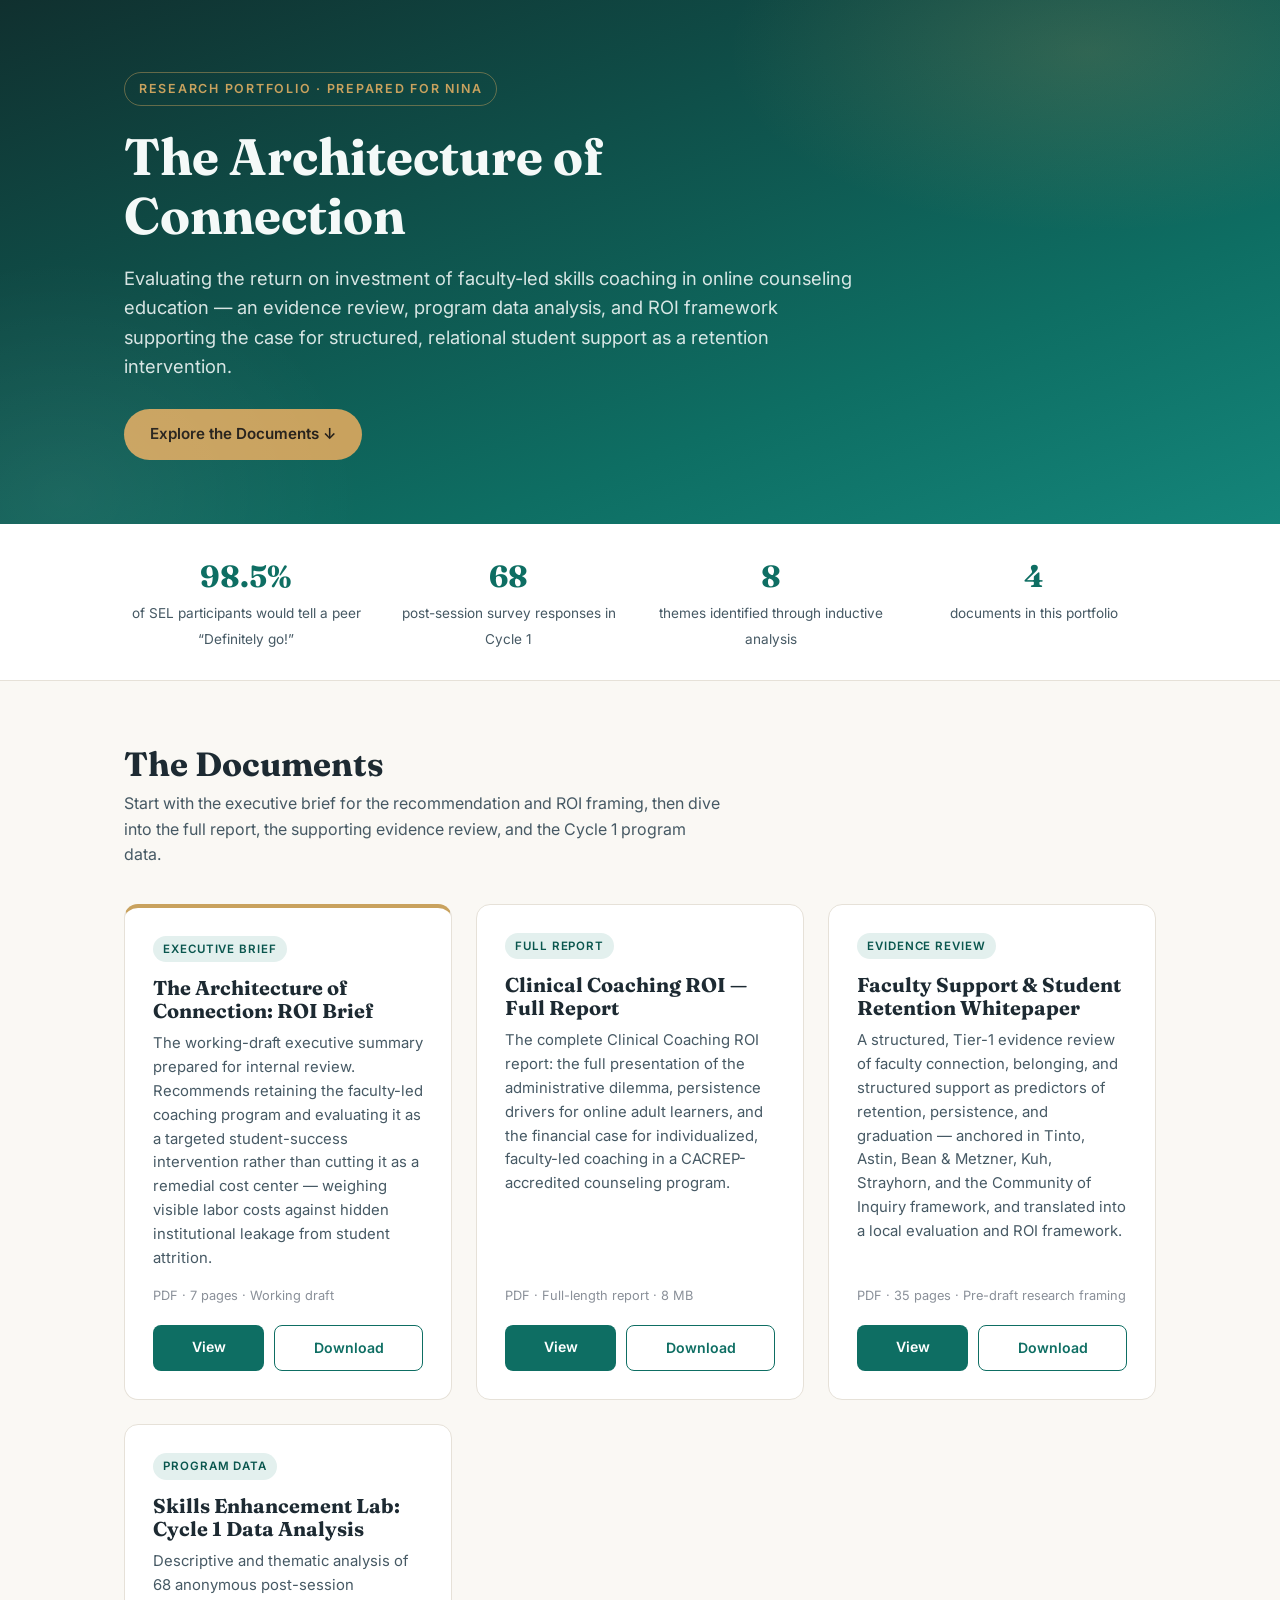
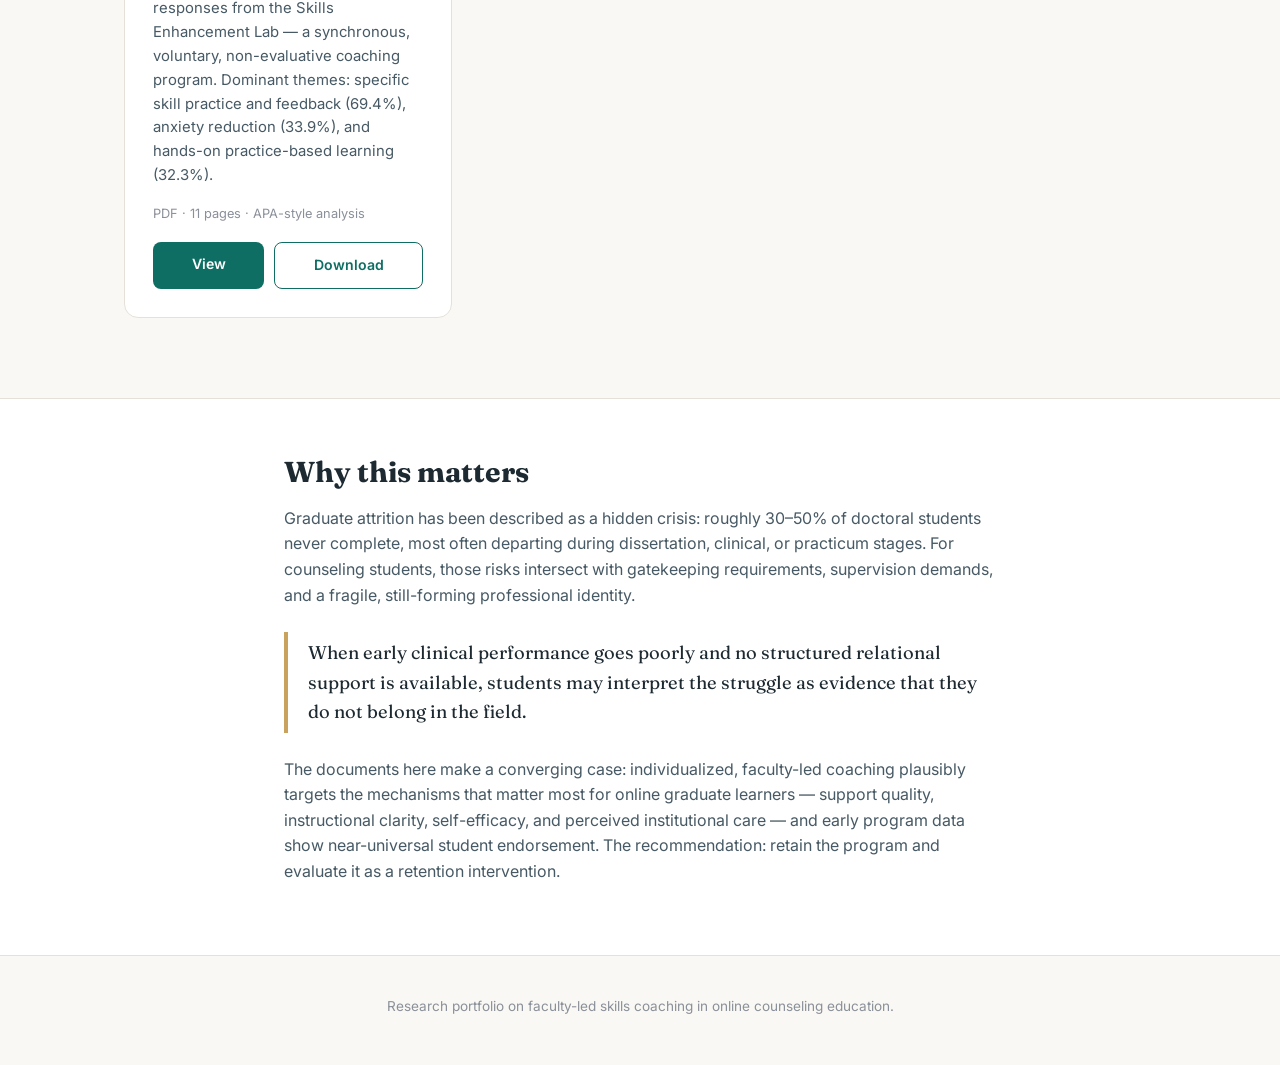
==== nina-research-site/index.html @ e674a5b0 "Add Nina research portfolio site (deployed to Netlify) Responsive landing page presenting four resea" ====
<!DOCTYPE html>
<html lang="en">
<head>
<meta charset="UTF-8">
<meta name="viewport" content="width=device-width, initial-scale=1.0">
<title>The Architecture of Connection — Research Portfolio</title>
<meta name="description" content="Research portfolio on faculty-led skills coaching in online counseling education: ROI analysis, retention evidence review, and Skills Enhancement Lab data.">
<link rel="preconnect" href="https://fonts.googleapis.com">
<link rel="preconnect" href="https://fonts.gstatic.com" crossorigin>
<link href="https://fonts.googleapis.com/css2?family=Fraunces:opsz,wght@9..144,400;9..144,600;9..144,700&family=Inter:wght@400;500;600&display=swap" rel="stylesheet">
<style>
  :root {
    --ink: #1d2a32;
    --ink-soft: #465964;
    --paper: #faf8f4;
    --card: #ffffff;
    --accent: #0e6e63;
    --accent-dark: #0a564e;
    --accent-soft: #e3f0ee;
    --gold: #c9a25e;
    --line: #e6e1d8;
    --radius: 14px;
  }
  * { margin: 0; padding: 0; box-sizing: border-box; }
  html { scroll-behavior: smooth; }
  body {
    font-family: 'Inter', system-ui, -apple-system, sans-serif;
    background: var(--paper);
    color: var(--ink);
    line-height: 1.6;
    -webkit-font-smoothing: antialiased;
  }
  h1, h2, h3 { font-family: 'Fraunces', Georgia, serif; line-height: 1.15; }

  .wrap { max-width: 1080px; margin: 0 auto; padding: 0 24px; }

  /* Header / hero */
  header {
    background: linear-gradient(160deg, #10302f 0%, #0e6e63 70%, #14857a 100%);
    color: #f4f9f8;
    padding: 72px 0 64px;
    position: relative;
    overflow: hidden;
  }
  header::after {
    content: "";
    position: absolute; inset: 0;
    background:
      radial-gradient(ellipse 600px 300px at 85% 10%, rgba(201,162,94,.18), transparent 60%),
      radial-gradient(ellipse 500px 400px at 5% 95%, rgba(255,255,255,.06), transparent 60%);
    pointer-events: none;
  }
  .eyebrow {
    display: inline-block;
    font-size: .78rem;
    letter-spacing: .14em;
    text-transform: uppercase;
    font-weight: 600;
    color: var(--gold);
    border: 1px solid rgba(201,162,94,.45);
    border-radius: 999px;
    padding: 6px 14px;
    margin-bottom: 22px;
  }
  header h1 {
    font-size: clamp(2rem, 5vw, 3.2rem);
    font-weight: 700;
    max-width: 18ch;
    margin-bottom: 18px;
  }
  header p.lede {
    font-size: clamp(1rem, 2.2vw, 1.15rem);
    color: rgba(244,249,248,.88);
    max-width: 62ch;
  }
  .hero-cta {
    display: inline-block;
    margin-top: 28px;
    background: var(--gold);
    color: #25201a;
    font-weight: 600;
    font-size: .95rem;
    text-decoration: none;
    padding: 13px 26px;
    border-radius: 999px;
    transition: transform .15s ease, box-shadow .15s ease;
  }
  .hero-cta:hover { transform: translateY(-2px); box-shadow: 0 8px 24px rgba(0,0,0,.25); }

  /* Key stats band */
  .stats {
    background: var(--card);
    border-bottom: 1px solid var(--line);
    padding: 28px 0;
  }
  .stats .wrap {
    display: grid;
    grid-template-columns: repeat(auto-fit, minmax(160px, 1fr));
    gap: 18px;
    text-align: center;
  }
  .stat b {
    display: block;
    font-family: 'Fraunces', Georgia, serif;
    font-size: 1.9rem;
    color: var(--accent);
  }
  .stat span { font-size: .85rem; color: var(--ink-soft); }

  /* Documents section */
  section.docs { padding: 64px 0 80px; }
  .section-head { margin-bottom: 36px; }
  .section-head h2 { font-size: clamp(1.5rem, 3.5vw, 2.1rem); margin-bottom: 8px; }
  .section-head p { color: var(--ink-soft); max-width: 60ch; }

  .grid {
    display: grid;
    grid-template-columns: repeat(auto-fit, minmax(290px, 1fr));
    gap: 24px;
  }
  .card {
    background: var(--card);
    border: 1px solid var(--line);
    border-radius: var(--radius);
    padding: 28px;
    display: flex;
    flex-direction: column;
    transition: transform .15s ease, box-shadow .15s ease;
  }
  .card:hover { transform: translateY(-4px); box-shadow: 0 14px 34px rgba(29,42,50,.10); }
  .card.featured { border-top: 4px solid var(--gold); }
  .tag {
    align-self: flex-start;
    font-size: .72rem;
    font-weight: 600;
    letter-spacing: .08em;
    text-transform: uppercase;
    color: var(--accent-dark);
    background: var(--accent-soft);
    padding: 4px 10px;
    border-radius: 999px;
    margin-bottom: 14px;
  }
  .card h3 { font-size: 1.25rem; margin-bottom: 10px; }
  .card p.desc { font-size: .93rem; color: var(--ink-soft); flex-grow: 1; }
  .meta { font-size: .8rem; color: #8a9099; margin: 16px 0 18px; }
  .actions { display: flex; gap: 10px; flex-wrap: wrap; }
  .btn {
    flex: 1 1 auto;
    text-align: center;
    text-decoration: none;
    font-weight: 600;
    font-size: .88rem;
    padding: 11px 18px;
    border-radius: 8px;
    transition: background .15s ease, color .15s ease;
  }
  .btn-primary { background: var(--accent); color: #fff; }
  .btn-primary:hover { background: var(--accent-dark); }
  .btn-ghost { border: 1.5px solid var(--accent); color: var(--accent); }
  .btn-ghost:hover { background: var(--accent-soft); }

  /* Narrative band */
  .narrative {
    background: var(--card);
    border-top: 1px solid var(--line);
    border-bottom: 1px solid var(--line);
    padding: 56px 0;
  }
  .narrative .wrap { max-width: 760px; }
  .narrative h2 { font-size: clamp(1.4rem, 3vw, 1.8rem); margin-bottom: 18px; }
  .narrative p { color: var(--ink-soft); margin-bottom: 14px; }
  .narrative blockquote {
    border-left: 4px solid var(--gold);
    padding: 6px 0 6px 20px;
    margin: 24px 0;
    font-family: 'Fraunces', Georgia, serif;
    font-size: 1.15rem;
    color: var(--ink);
  }

  footer {
    padding: 40px 0 48px;
    text-align: center;
    font-size: .85rem;
    color: #8a9099;
  }
  footer a { color: var(--accent); text-decoration: none; }

  @media (max-width: 640px) {
    header { padding: 56px 0 48px; }
    .card { padding: 22px; }
    .actions { flex-direction: column; }
  }
</style>
</head>
<body>

<header>
  <div class="wrap">
    <span class="eyebrow">Research Portfolio · Prepared for Nina</span>
    <h1>The Architecture of Connection</h1>
    <p class="lede">Evaluating the return on investment of faculty-led skills coaching in online counseling
    education — an evidence review, program data analysis, and ROI framework supporting the case for
    structured, relational student support as a retention intervention.</p>
    <a class="hero-cta" href="#documents">Explore the Documents ↓</a>
  </div>
</header>

<div class="stats">
  <div class="wrap">
    <div class="stat"><b>98.5%</b><span>of SEL participants would tell a peer “Definitely go!”</span></div>
    <div class="stat"><b>68</b><span>post-session survey responses in Cycle 1</span></div>
    <div class="stat"><b>8</b><span>themes identified through inductive analysis</span></div>
    <div class="stat"><b>4</b><span>documents in this portfolio</span></div>
  </div>
</div>

<section class="docs" id="documents">
  <div class="wrap">
    <div class="section-head">
      <h2>The Documents</h2>
      <p>Start with the executive brief for the recommendation and ROI framing, then dive into the full
      report, the supporting evidence review, and the Cycle 1 program data.</p>
    </div>
    <div class="grid">

      <article class="card featured">
        <span class="tag">Executive Brief</span>
        <h3>The Architecture of Connection: ROI Brief</h3>
        <p class="desc">The working-draft executive summary prepared for internal review. Recommends
        retaining the faculty-led coaching program and evaluating it as a targeted student-success
        intervention rather than cutting it as a remedial cost center — weighing visible labor costs
        against hidden institutional leakage from student attrition.</p>
        <p class="meta">PDF · 7 pages · Working draft</p>
        <div class="actions">
          <a class="btn btn-primary" href="docs/architecture-of-connection-roi-brief.pdf" target="_blank" rel="noopener">View</a>
          <a class="btn btn-ghost" href="docs/architecture-of-connection-roi-brief.pdf" download>Download</a>
        </div>
      </article>

      <article class="card">
        <span class="tag">Full Report</span>
        <h3>Clinical Coaching ROI — Full Report</h3>
        <p class="desc">The complete Clinical Coaching ROI report: the full presentation of the
        administrative dilemma, persistence drivers for online adult learners, and the financial case
        for individualized, faculty-led coaching in a CACREP-accredited counseling program.</p>
        <p class="meta">PDF · Full-length report · 8&nbsp;MB</p>
        <div class="actions">
          <a class="btn btn-primary" href="docs/clinical-coaching-roi-full-report.pdf" target="_blank" rel="noopener">View</a>
          <a class="btn btn-ghost" href="docs/clinical-coaching-roi-full-report.pdf" download>Download</a>
        </div>
      </article>

      <article class="card">
        <span class="tag">Evidence Review</span>
        <h3>Faculty Support &amp; Student Retention Whitepaper</h3>
        <p class="desc">A structured, Tier-1 evidence review of faculty connection, belonging, and
        structured support as predictors of retention, persistence, and graduation — anchored in Tinto,
        Astin, Bean &amp; Metzner, Kuh, Strayhorn, and the Community of Inquiry framework, and translated
        into a local evaluation and ROI framework.</p>
        <p class="meta">PDF · 35 pages · Pre-draft research framing</p>
        <div class="actions">
          <a class="btn btn-primary" href="docs/faculty-support-retention-whitepaper.pdf" target="_blank" rel="noopener">View</a>
          <a class="btn btn-ghost" href="docs/faculty-support-retention-whitepaper.pdf" download>Download</a>
        </div>
      </article>

      <article class="card">
        <span class="tag">Program Data</span>
        <h3>Skills Enhancement Lab: Cycle 1 Data Analysis</h3>
        <p class="desc">Descriptive and thematic analysis of 68 anonymous post-session responses from the
        Skills Enhancement Lab — a synchronous, voluntary, non-evaluative coaching program. Dominant
        themes: specific skill practice and feedback (69.4%), anxiety reduction (33.9%), and hands-on
        practice-based learning (32.3%).</p>
        <p class="meta">PDF · 11 pages · APA-style analysis</p>
        <div class="actions">
          <a class="btn btn-primary" href="docs/sel-cycle1-data-analysis.pdf" target="_blank" rel="noopener">View</a>
          <a class="btn btn-ghost" href="docs/sel-cycle1-data-analysis.pdf" download>Download</a>
        </div>
      </article>

    </div>
  </div>
</section>

<div class="narrative">
  <div class="wrap">
    <h2>Why this matters</h2>
    <p>Graduate attrition has been described as a hidden crisis: roughly 30–50% of doctoral students never
    complete, most often departing during dissertation, clinical, or practicum stages. For counseling
    students, those risks intersect with gatekeeping requirements, supervision demands, and a fragile,
    still-forming professional identity.</p>
    <blockquote>When early clinical performance goes poorly and no structured relational support is
    available, students may interpret the struggle as evidence that they do not belong in the field.</blockquote>
    <p>The documents here make a converging case: individualized, faculty-led coaching plausibly targets the
    mechanisms that matter most for online graduate learners — support quality, instructional clarity,
    self-efficacy, and perceived institutional care — and early program data show near-universal student
    endorsement. The recommendation: retain the program and evaluate it as a retention intervention.</p>
  </div>
</div>

<footer>
  <div class="wrap">
    <p>Research portfolio on faculty-led skills coaching in online counseling education.</p>
  </div>
</footer>

</body>
</html>
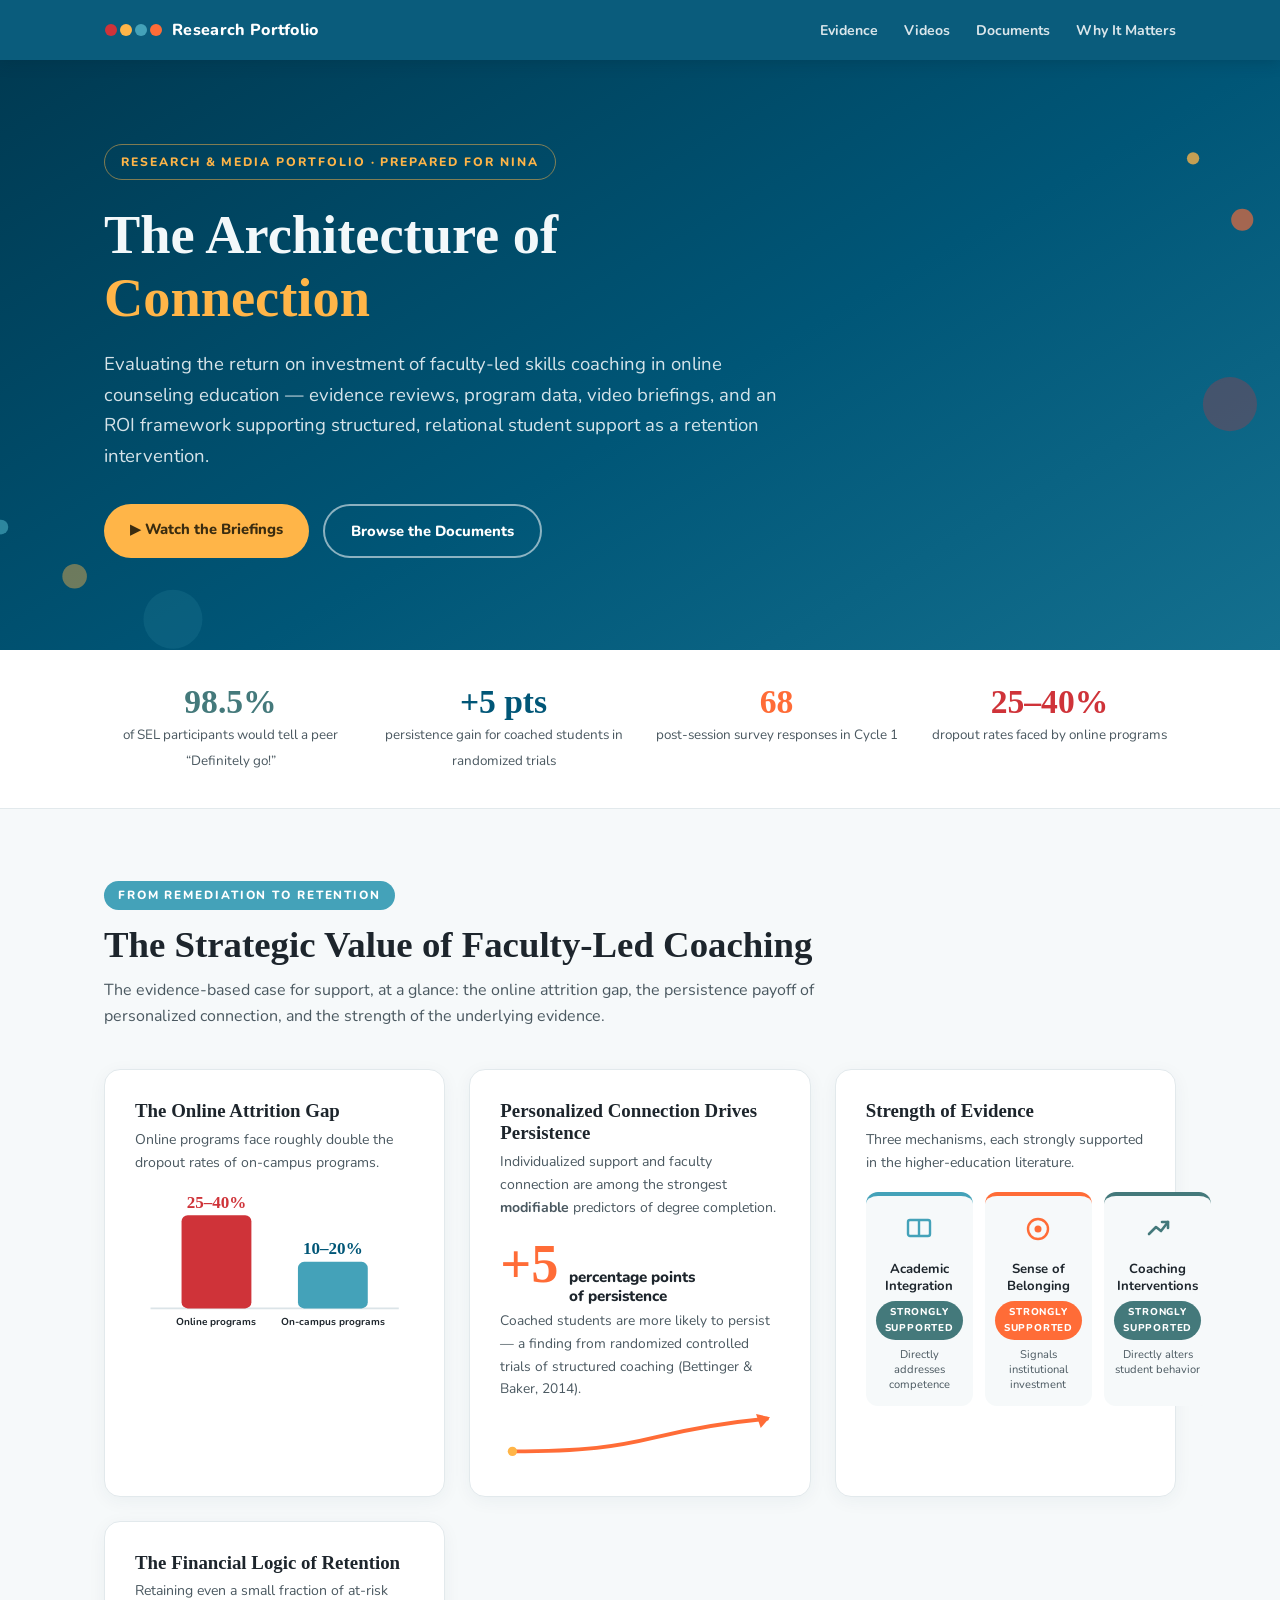
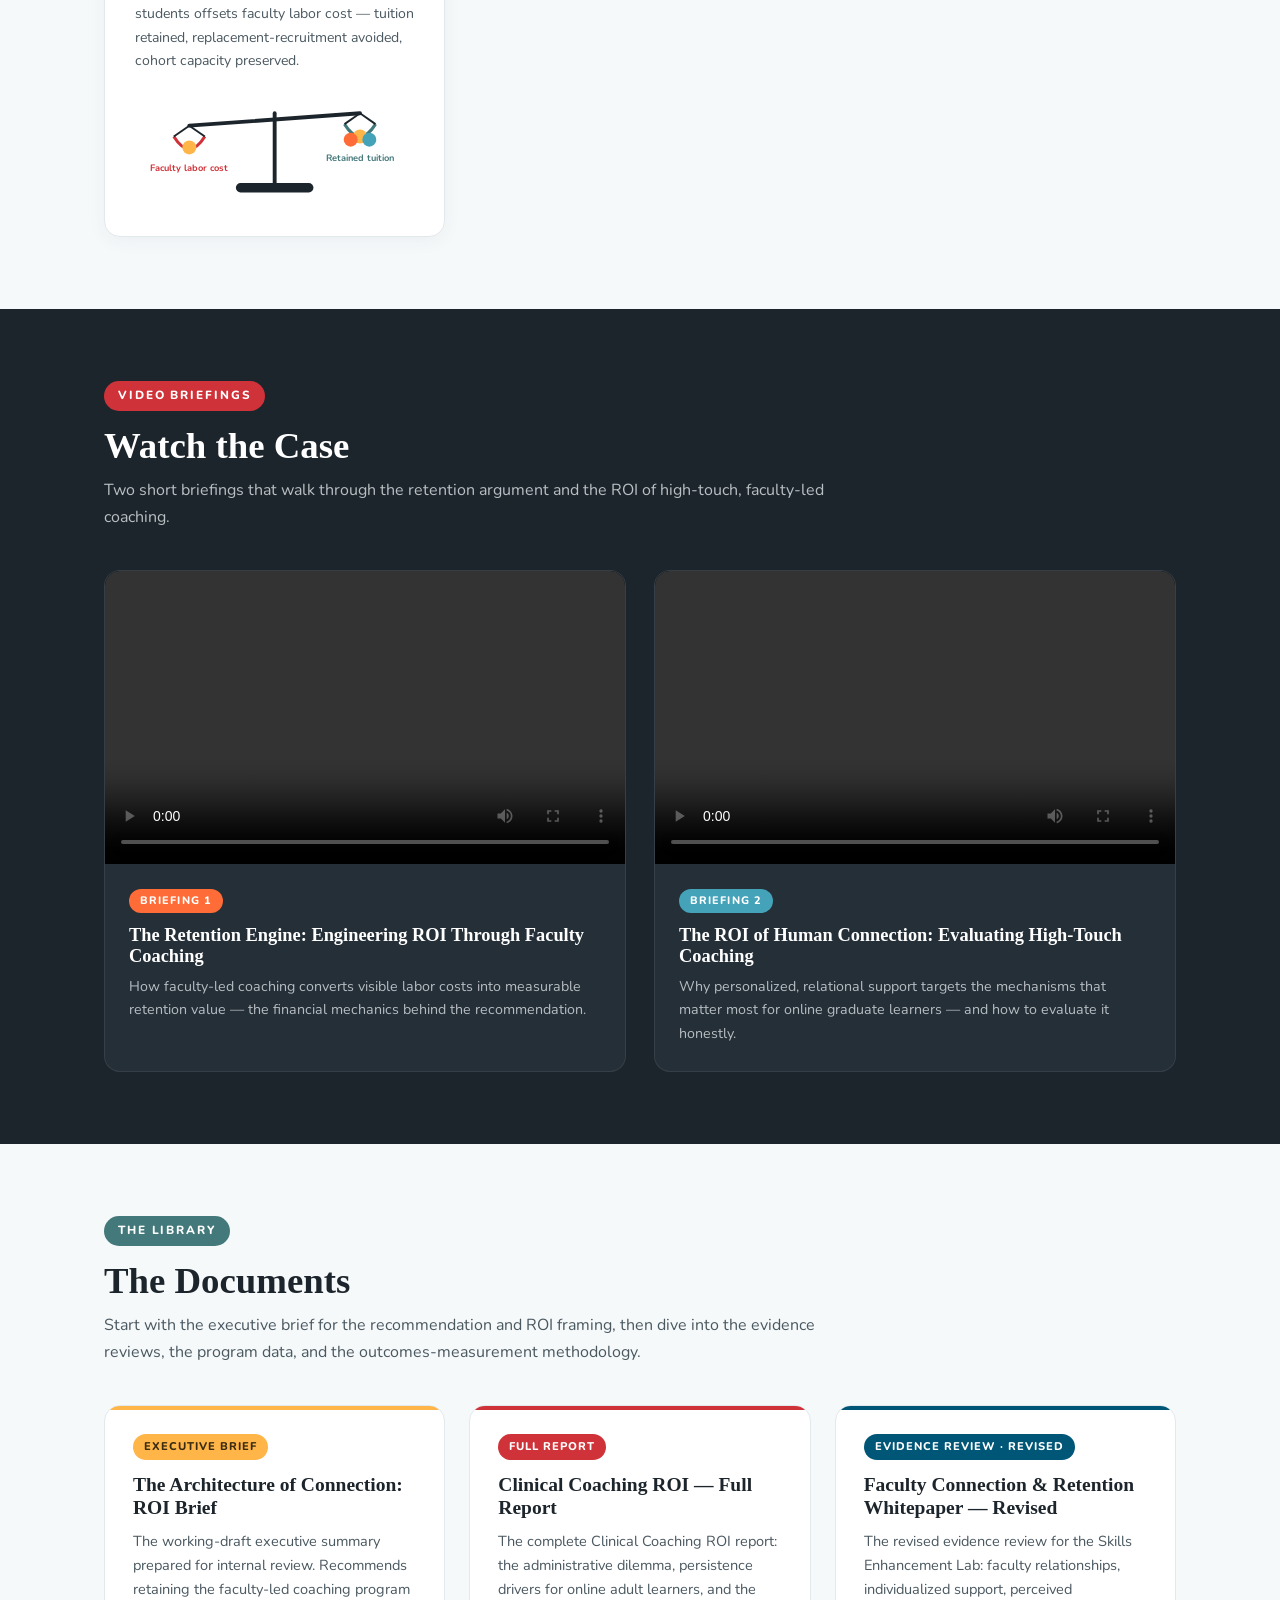
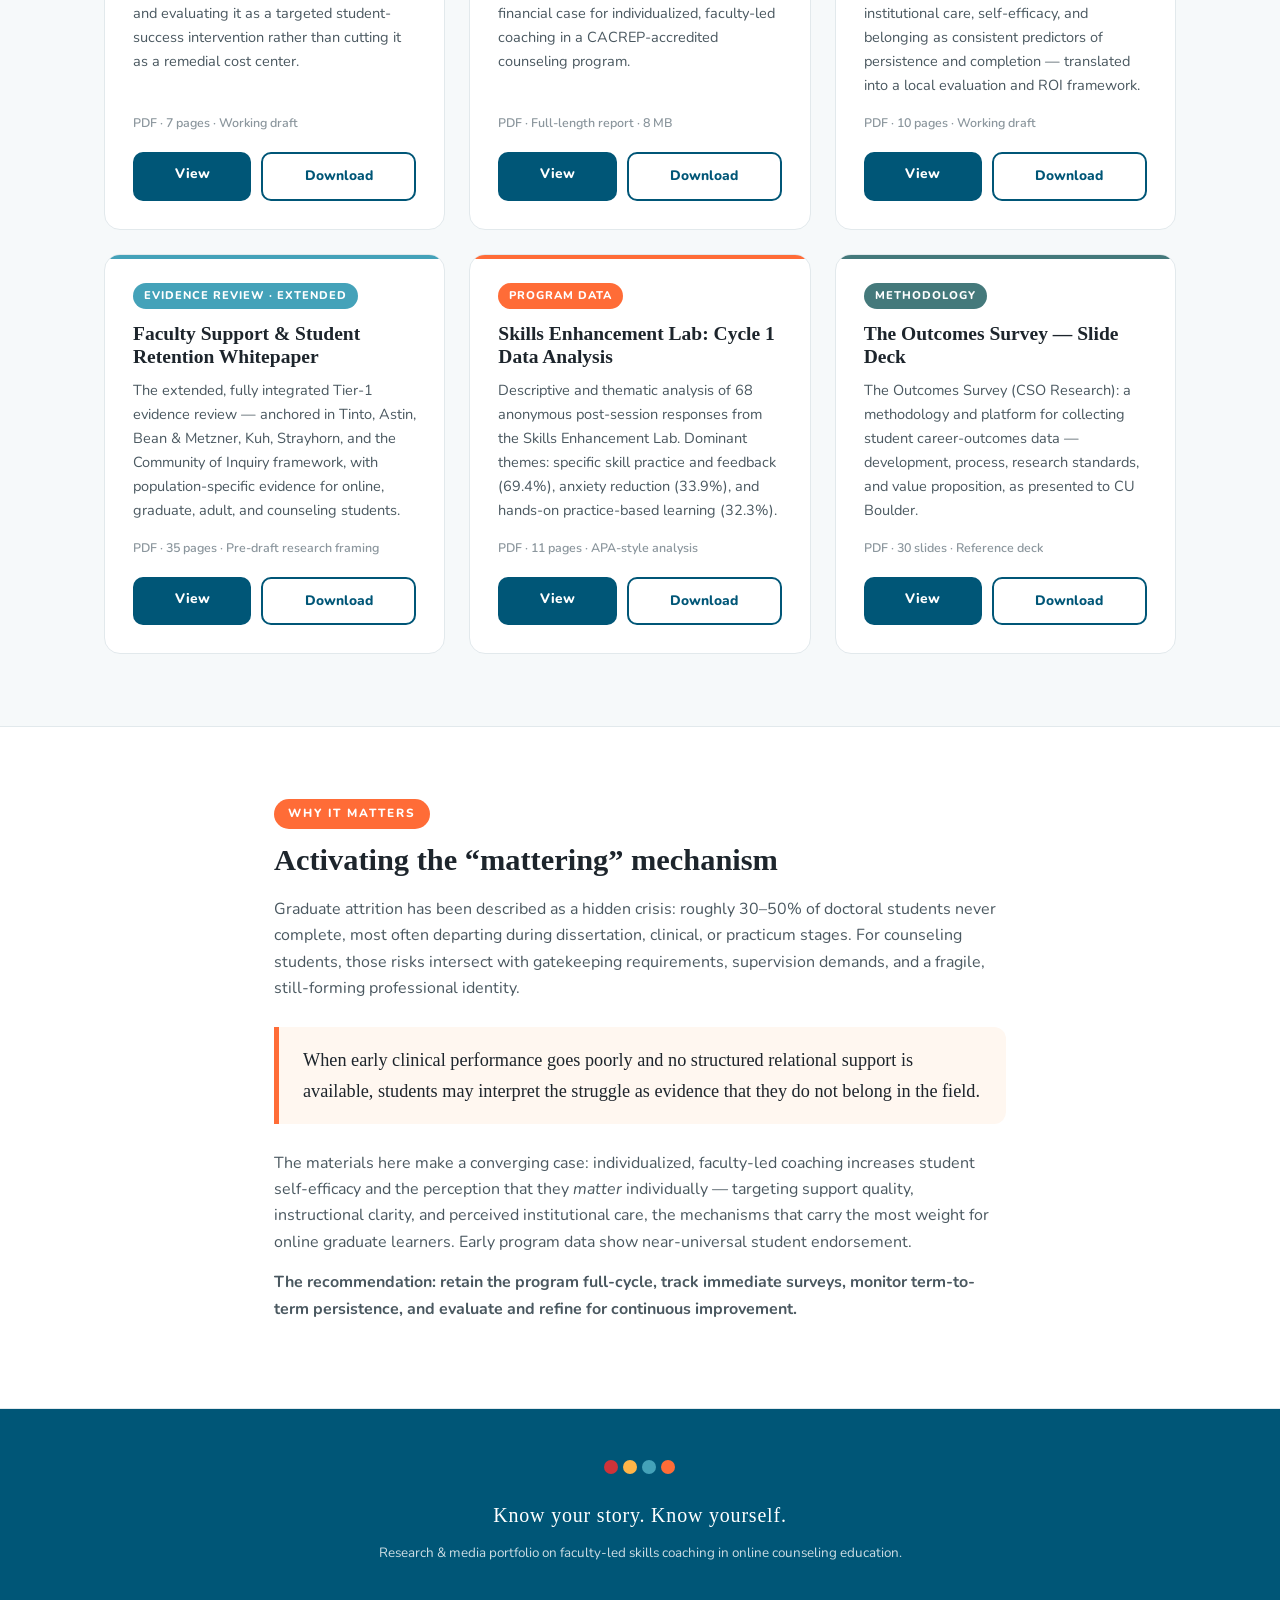
==== commit 39c863d9: "Rebrand portfolio site with Create Your Why visual identity; add videos and new docs - Apply CYW pri" ====
--- a/nina-research-site/index.html
+++ b/nina-research-site/index.html
@@ -3,280 +3,467 @@
 <head>
 <meta charset="UTF-8">
 <meta name="viewport" content="width=device-width, initial-scale=1.0">
-<title>The Architecture of Connection — Research Portfolio</title>
-<meta name="description" content="Research portfolio on faculty-led skills coaching in online counseling education: ROI analysis, retention evidence review, and Skills Enhancement Lab data.">
+<title>The Architecture of Connection — Research &amp; Media Portfolio</title>
+<meta name="description" content="Research portfolio on faculty-led skills coaching in online counseling education: ROI analysis, retention evidence reviews, program data, and video briefings.">
 <link rel="preconnect" href="https://fonts.googleapis.com">
 <link rel="preconnect" href="https://fonts.gstatic.com" crossorigin>
-<link href="https://fonts.googleapis.com/css2?family=Fraunces:opsz,wght@9..144,400;9..144,600;9..144,700&family=Inter:wght@400;500;600&display=swap" rel="stylesheet">
+<link href="https://fonts.googleapis.com/css2?family=Nunito:wght@400;600;700;800&display=swap" rel="stylesheet">
 <style>
+  /* ── Create Your Why brand palette (Visual Identity, primary colours) ── */
   :root {
-    --ink: #1d2a32;
-    --ink-soft: #465964;
-    --paper: #faf8f4;
+    --cyw-navy:   #005677;  /* Pantone 7701 C */
+    --cyw-blue:   #44A2B9;  /* Pantone 549 C  */
+    --cyw-red:    #CF3339;  /* Pantone 1797 C */
+    --cyw-orange: #FF6C37;  /* Pantone 1645 C */
+    --cyw-gold:   #FFB548;  /* Pantone 1365 C */
+    --cyw-teal:   #44797B;  /* Pantone 7475 C */
+    --cyw-ink:    #1D252C;  /* Pantone 433 C  */
+    --paper: #f6f9fa;
     --card: #ffffff;
-    --accent: #0e6e63;
-    --accent-dark: #0a564e;
-    --accent-soft: #e3f0ee;
-    --gold: #c9a25e;
-    --line: #e6e1d8;
-    --radius: 14px;
+    --ink-soft: #4a5860;
+    --line: #e2e9ec;
+    --radius: 16px;
+    --serif: Georgia, 'Times New Roman', serif;
+    --sans: 'Nunito', system-ui, -apple-system, sans-serif;
   }
   * { margin: 0; padding: 0; box-sizing: border-box; }
   html { scroll-behavior: smooth; }
   body {
-    font-family: 'Inter', system-ui, -apple-system, sans-serif;
+    font-family: var(--sans);
     background: var(--paper);
-    color: var(--ink);
-    line-height: 1.6;
+    color: var(--cyw-ink);
+    line-height: 1.65;
     -webkit-font-smoothing: antialiased;
   }
-  h1, h2, h3 { font-family: 'Fraunces', Georgia, serif; line-height: 1.15; }
-
-  .wrap { max-width: 1080px; margin: 0 auto; padding: 0 24px; }
-
-  /* Header / hero */
-  header {
-    background: linear-gradient(160deg, #10302f 0%, #0e6e63 70%, #14857a 100%);
-    color: #f4f9f8;
-    padding: 72px 0 64px;
+  h1, h2, h3 { font-family: var(--serif); font-weight: 700; line-height: 1.15; }
+  .wrap { max-width: 1120px; margin: 0 auto; padding: 0 24px; }
+
+  /* ── Top nav ── */
+  nav {
+    position: sticky; top: 0; z-index: 50;
+    background: rgba(0,86,119,.96);
+    backdrop-filter: blur(8px);
+    box-shadow: 0 2px 14px rgba(0,40,56,.25);
+  }
+  nav .wrap { display: flex; align-items: center; justify-content: space-between; height: 60px; }
+  .brand-dots { display: flex; align-items: center; gap: 10px; color: #fff; font-weight: 800; font-size: 1rem; letter-spacing: .02em; text-decoration: none; }
+  .brand-dots svg { display: block; }
+  nav ul { display: flex; gap: 26px; list-style: none; }
+  nav ul a { color: rgba(255,255,255,.85); text-decoration: none; font-weight: 700; font-size: .88rem; transition: color .15s; }
+  nav ul a:hover { color: var(--cyw-gold); }
+  @media (max-width: 560px) { nav ul { gap: 16px; } nav ul li.hide-sm { display: none; } }
+
+  /* ── Hero ── */
+  header.hero {
+    background: linear-gradient(150deg, #003a52 0%, var(--cyw-navy) 55%, #14708f 100%);
+    color: #f2f8fa;
+    padding: 84px 0 92px;
     position: relative;
     overflow: hidden;
   }
-  header::after {
-    content: "";
-    position: absolute; inset: 0;
-    background:
-      radial-gradient(ellipse 600px 300px at 85% 10%, rgba(201,162,94,.18), transparent 60%),
-      radial-gradient(ellipse 500px 400px at 5% 95%, rgba(255,255,255,.06), transparent 60%);
-    pointer-events: none;
-  }
+  .hero-dots { position: absolute; inset: 0; pointer-events: none; opacity: .85; }
+  .hero .wrap { position: relative; }
   .eyebrow {
-    display: inline-block;
-    font-size: .78rem;
-    letter-spacing: .14em;
-    text-transform: uppercase;
-    font-weight: 600;
-    color: var(--gold);
-    border: 1px solid rgba(201,162,94,.45);
-    border-radius: 999px;
-    padding: 6px 14px;
-    margin-bottom: 22px;
-  }
-  header h1 {
-    font-size: clamp(2rem, 5vw, 3.2rem);
-    font-weight: 700;
-    max-width: 18ch;
-    margin-bottom: 18px;
-  }
-  header p.lede {
-    font-size: clamp(1rem, 2.2vw, 1.15rem);
-    color: rgba(244,249,248,.88);
-    max-width: 62ch;
-  }
-  .hero-cta {
-    display: inline-block;
-    margin-top: 28px;
-    background: var(--gold);
-    color: #25201a;
-    font-weight: 600;
-    font-size: .95rem;
-    text-decoration: none;
-    padding: 13px 26px;
-    border-radius: 999px;
+    display: inline-flex; align-items: center; gap: 8px;
+    font-size: .76rem; letter-spacing: .16em; text-transform: uppercase; font-weight: 800;
+    color: var(--cyw-gold);
+    border: 1.5px solid rgba(255,181,72,.5);
+    border-radius: 999px; padding: 7px 16px; margin-bottom: 24px;
+  }
+  .hero h1 { font-size: clamp(2.1rem, 5.2vw, 3.4rem); max-width: 17ch; margin-bottom: 20px; }
+  .hero h1 em { font-style: normal; color: var(--cyw-gold); }
+  .hero p.lede { font-size: clamp(1rem, 2.2vw, 1.16rem); color: rgba(242,248,250,.88); max-width: 64ch; }
+  .hero-ctas { display: flex; gap: 14px; flex-wrap: wrap; margin-top: 32px; }
+  .btn {
+    display: inline-block; text-decoration: none; font-weight: 800; font-size: .92rem;
+    padding: 13px 26px; border-radius: 999px; font-family: var(--sans);
+    transition: transform .15s ease, box-shadow .15s ease, background .15s ease;
+  }
+  .btn:hover { transform: translateY(-2px); }
+  .btn-gold { background: var(--cyw-gold); color: #3a2c10; }
+  .btn-gold:hover { box-shadow: 0 8px 22px rgba(0,0,0,.28); }
+  .btn-outline-light { border: 2px solid rgba(255,255,255,.55); color: #fff; }
+  .btn-outline-light:hover { background: rgba(255,255,255,.12); }
+
+  /* ── Stats band ── */
+  .stats { background: var(--card); border-bottom: 1px solid var(--line); padding: 34px 0; }
+  .stats .wrap { display: grid; grid-template-columns: repeat(auto-fit, minmax(150px, 1fr)); gap: 20px; text-align: center; }
+  .stat b { display: block; font-family: var(--serif); font-size: 2.1rem; line-height: 1.1; }
+  .stat span { font-size: .84rem; color: var(--ink-soft); }
+  .stat:nth-child(1) b { color: var(--cyw-teal); }
+  .stat:nth-child(2) b { color: var(--cyw-navy); }
+  .stat:nth-child(3) b { color: var(--cyw-orange); }
+  .stat:nth-child(4) b { color: var(--cyw-red); }
+
+  /* ── Section scaffolding ── */
+  section { padding: 72px 0; }
+  .section-head { margin-bottom: 40px; max-width: 720px; }
+  .kicker {
+    display: inline-block; font-size: .74rem; font-weight: 800; letter-spacing: .16em;
+    text-transform: uppercase; color: #fff; padding: 5px 14px; border-radius: 999px; margin-bottom: 14px;
+  }
+  .section-head h2 { font-size: clamp(1.6rem, 3.6vw, 2.3rem); margin-bottom: 10px; }
+  .section-head p { color: var(--ink-soft); }
+
+  /* ── Evidence (infographic) section ── */
+  #evidence { background: var(--paper); }
+  .evi-grid { display: grid; grid-template-columns: repeat(auto-fit, minmax(300px, 1fr)); gap: 24px; }
+  .evi-card {
+    background: var(--card); border: 1px solid var(--line); border-radius: var(--radius);
+    padding: 30px; box-shadow: 0 4px 18px rgba(0,60,80,.05);
+  }
+  .evi-card h3 { font-size: 1.18rem; margin-bottom: 6px; }
+  .evi-card p.sub { font-size: .88rem; color: var(--ink-soft); margin-bottom: 18px; }
+  .chart-svg { width: 100%; height: auto; display: block; }
+
+  .pillars { display: grid; grid-template-columns: repeat(3, 1fr); gap: 12px; margin-top: 6px; }
+  .pillar { text-align: center; background: var(--paper); border-radius: 12px; padding: 18px 10px 14px; border-top: 4px solid var(--cyw-blue); }
+  .pillar:nth-child(2) { border-top-color: var(--cyw-orange); }
+  .pillar:nth-child(3) { border-top-color: var(--cyw-teal); }
+  .pillar svg { margin-bottom: 8px; }
+  .pillar b { display: block; font-size: .82rem; line-height: 1.3; margin-bottom: 6px; }
+  .pillar .badge {
+    display: inline-block; font-size: .62rem; font-weight: 800; letter-spacing: .08em;
+    text-transform: uppercase; color: #fff; background: var(--cyw-teal); border-radius: 999px; padding: 3px 9px;
+  }
+  .pillar small { display: block; font-size: .7rem; color: var(--ink-soft); margin-top: 7px; line-height: 1.35; }
+  @media (max-width: 480px) { .pillars { grid-template-columns: 1fr; } }
+
+  .bignum { display: flex; align-items: baseline; gap: 10px; margin: 8px 0 4px; }
+  .bignum b { font-family: var(--serif); font-size: 3.4rem; color: var(--cyw-orange); line-height: 1; }
+  .bignum span { font-weight: 800; font-size: .95rem; max-width: 14ch; line-height: 1.25; color: var(--cyw-ink); }
+
+  /* ── Videos ── */
+  #videos { background: var(--cyw-ink); color: #eef4f6; }
+  #videos .section-head h2 { color: #fff; }
+  #videos .section-head p { color: rgba(238,244,246,.75); }
+  .video-grid { display: grid; grid-template-columns: repeat(auto-fit, minmax(320px, 1fr)); gap: 28px; }
+  .video-card { background: #252f38; border-radius: var(--radius); overflow: hidden; border: 1px solid rgba(255,255,255,.08); }
+  .video-card video { width: 100%; aspect-ratio: 16/9; display: block; background: #000; }
+  .video-card .vbody { padding: 22px 24px 26px; }
+  .video-card h3 { color: #fff; font-size: 1.15rem; margin-bottom: 8px; }
+  .video-card p { font-size: .89rem; color: rgba(238,244,246,.72); }
+  .vtag { display: inline-block; font-size: .68rem; font-weight: 800; letter-spacing: .1em; text-transform: uppercase; border-radius: 999px; padding: 3px 11px; margin-bottom: 12px; }
+
+  /* ── Documents ── */
+  .grid { display: grid; grid-template-columns: repeat(auto-fit, minmax(300px, 1fr)); gap: 24px; }
+  .card {
+    background: var(--card); border: 1px solid var(--line); border-radius: var(--radius);
+    padding: 28px; display: flex; flex-direction: column; position: relative; overflow: hidden;
     transition: transform .15s ease, box-shadow .15s ease;
   }
-  .hero-cta:hover { transform: translateY(-2px); box-shadow: 0 8px 24px rgba(0,0,0,.25); }
-
-  /* Key stats band */
-  .stats {
-    background: var(--card);
-    border-bottom: 1px solid var(--line);
-    padding: 28px 0;
-  }
-  .stats .wrap {
-    display: grid;
-    grid-template-columns: repeat(auto-fit, minmax(160px, 1fr));
-    gap: 18px;
-    text-align: center;
-  }
-  .stat b {
-    display: block;
-    font-family: 'Fraunces', Georgia, serif;
-    font-size: 1.9rem;
-    color: var(--accent);
-  }
-  .stat span { font-size: .85rem; color: var(--ink-soft); }
-
-  /* Documents section */
-  section.docs { padding: 64px 0 80px; }
-  .section-head { margin-bottom: 36px; }
-  .section-head h2 { font-size: clamp(1.5rem, 3.5vw, 2.1rem); margin-bottom: 8px; }
-  .section-head p { color: var(--ink-soft); max-width: 60ch; }
-
-  .grid {
-    display: grid;
-    grid-template-columns: repeat(auto-fit, minmax(290px, 1fr));
-    gap: 24px;
-  }
-  .card {
-    background: var(--card);
-    border: 1px solid var(--line);
-    border-radius: var(--radius);
-    padding: 28px;
-    display: flex;
-    flex-direction: column;
-    transition: transform .15s ease, box-shadow .15s ease;
-  }
-  .card:hover { transform: translateY(-4px); box-shadow: 0 14px 34px rgba(29,42,50,.10); }
-  .card.featured { border-top: 4px solid var(--gold); }
+  .card::before { content: ""; position: absolute; top: 0; left: 0; right: 0; height: 4px; background: var(--accent-c, var(--cyw-blue)); }
+  .card:hover { transform: translateY(-4px); box-shadow: 0 16px 36px rgba(0,60,80,.12); }
   .tag {
-    align-self: flex-start;
-    font-size: .72rem;
-    font-weight: 600;
-    letter-spacing: .08em;
-    text-transform: uppercase;
-    color: var(--accent-dark);
-    background: var(--accent-soft);
-    padding: 4px 10px;
-    border-radius: 999px;
-    margin-bottom: 14px;
-  }
-  .card h3 { font-size: 1.25rem; margin-bottom: 10px; }
-  .card p.desc { font-size: .93rem; color: var(--ink-soft); flex-grow: 1; }
-  .meta { font-size: .8rem; color: #8a9099; margin: 16px 0 18px; }
+    align-self: flex-start; font-size: .7rem; font-weight: 800; letter-spacing: .09em; text-transform: uppercase;
+    color: #fff; background: var(--accent-c, var(--cyw-blue)); padding: 4px 11px; border-radius: 999px; margin-bottom: 14px;
+  }
+  .card h3 { font-size: 1.22rem; margin-bottom: 10px; }
+  .card p.desc { font-size: .91rem; color: var(--ink-soft); flex-grow: 1; }
+  .meta { font-size: .78rem; color: #8b969d; margin: 16px 0 18px; font-weight: 600; }
   .actions { display: flex; gap: 10px; flex-wrap: wrap; }
-  .btn {
-    flex: 1 1 auto;
-    text-align: center;
-    text-decoration: none;
-    font-weight: 600;
-    font-size: .88rem;
-    padding: 11px 18px;
-    border-radius: 8px;
-    transition: background .15s ease, color .15s ease;
-  }
-  .btn-primary { background: var(--accent); color: #fff; }
-  .btn-primary:hover { background: var(--accent-dark); }
-  .btn-ghost { border: 1.5px solid var(--accent); color: var(--accent); }
-  .btn-ghost:hover { background: var(--accent-soft); }
-
-  /* Narrative band */
-  .narrative {
-    background: var(--card);
-    border-top: 1px solid var(--line);
-    border-bottom: 1px solid var(--line);
-    padding: 56px 0;
-  }
-  .narrative .wrap { max-width: 760px; }
-  .narrative h2 { font-size: clamp(1.4rem, 3vw, 1.8rem); margin-bottom: 18px; }
+  .btn-doc { flex: 1 1 auto; text-align: center; padding: 11px 16px; border-radius: 10px; font-size: .86rem; }
+  .btn-solid { background: var(--cyw-navy); color: #fff; }
+  .btn-solid:hover { background: #00425c; box-shadow: 0 6px 16px rgba(0,60,80,.25); }
+  .btn-line { border: 2px solid var(--cyw-navy); color: var(--cyw-navy); }
+  .btn-line:hover { background: #e8f1f5; }
+
+  /* ── Narrative ── */
+  .narrative { background: var(--card); border-top: 1px solid var(--line); border-bottom: 1px solid var(--line); }
+  .narrative .wrap { max-width: 780px; }
+  .narrative h2 { font-size: clamp(1.45rem, 3vw, 1.9rem); margin-bottom: 18px; }
   .narrative p { color: var(--ink-soft); margin-bottom: 14px; }
   .narrative blockquote {
-    border-left: 4px solid var(--gold);
-    padding: 6px 0 6px 20px;
-    margin: 24px 0;
-    font-family: 'Fraunces', Georgia, serif;
-    font-size: 1.15rem;
-    color: var(--ink);
-  }
-
-  footer {
-    padding: 40px 0 48px;
-    text-align: center;
-    font-size: .85rem;
-    color: #8a9099;
-  }
-  footer a { color: var(--accent); text-decoration: none; }
+    border-left: 5px solid var(--cyw-orange); background: #fff7f0;
+    padding: 18px 24px; margin: 26px 0; border-radius: 0 12px 12px 0;
+    font-family: var(--serif); font-size: 1.14rem; color: var(--cyw-ink);
+  }
+
+  /* ── Footer ── */
+  footer { background: var(--cyw-navy); color: rgba(255,255,255,.8); padding: 48px 0 40px; text-align: center; }
+  footer .tagline { font-family: var(--serif); font-size: 1.25rem; color: #fff; letter-spacing: .04em; margin-bottom: 10px; }
+  footer .dots { margin-bottom: 16px; }
+  footer p { font-size: .84rem; }
 
   @media (max-width: 640px) {
-    header { padding: 56px 0 48px; }
-    .card { padding: 22px; }
+    header.hero { padding: 60px 0 64px; }
+    .card, .evi-card { padding: 22px; }
     .actions { flex-direction: column; }
   }
 </style>
 </head>
 <body>
 
-<header>
-  <div class="wrap">
-    <span class="eyebrow">Research Portfolio · Prepared for Nina</span>
-    <h1>The Architecture of Connection</h1>
+<nav>
+  <div class="wrap">
+    <a class="brand-dots" href="#top">
+      <svg width="58" height="14" viewBox="0 0 58 14" aria-hidden="true">
+        <circle cx="7"  cy="7" r="6" fill="#CF3339"/>
+        <circle cx="22" cy="7" r="6" fill="#FFB548"/>
+        <circle cx="37" cy="7" r="6" fill="#44A2B9"/>
+        <circle cx="52" cy="7" r="6" fill="#FF6C37"/>
+      </svg>
+      Research Portfolio
+    </a>
+    <ul>
+      <li><a href="#evidence">Evidence</a></li>
+      <li><a href="#videos">Videos</a></li>
+      <li><a href="#documents">Documents</a></li>
+      <li class="hide-sm"><a href="#why">Why It Matters</a></li>
+    </ul>
+  </div>
+</nav>
+
+<header class="hero" id="top">
+  <svg class="hero-dots" width="100%" height="100%" viewBox="0 0 1200 480" preserveAspectRatio="xMidYMid slice" aria-hidden="true">
+    <!-- "Everything is born from a small point that grows" — CYW brand motif -->
+    <circle cx="1050" cy="80"  r="5"   fill="#FFB548" opacity=".9"/>
+    <circle cx="1090" cy="130" r="9"   fill="#FF6C37" opacity=".75"/>
+    <circle cx="1145" cy="200" r="14"  fill="#44A2B9" opacity=".6"/>
+    <circle cx="1080" cy="280" r="22"  fill="#CF3339" opacity=".35"/>
+    <circle cx="1160" cy="370" r="34"  fill="#FFB548" opacity=".25"/>
+    <circle cx="80"   cy="380" r="6"   fill="#44A2B9" opacity=".8"/>
+    <circle cx="140"  cy="420" r="10"  fill="#FFB548" opacity=".5"/>
+    <circle cx="50"   cy="440" r="16"  fill="#FF6C37" opacity=".3"/>
+    <circle cx="220"  cy="455" r="24"  fill="#44A2B9" opacity=".18"/>
+  </svg>
+  <div class="wrap">
+    <span class="eyebrow">Research &amp; Media Portfolio · Prepared for Nina</span>
+    <h1>The Architecture of <em>Connection</em></h1>
     <p class="lede">Evaluating the return on investment of faculty-led skills coaching in online counseling
-    education — an evidence review, program data analysis, and ROI framework supporting the case for
+    education — evidence reviews, program data, video briefings, and an ROI framework supporting
     structured, relational student support as a retention intervention.</p>
-    <a class="hero-cta" href="#documents">Explore the Documents ↓</a>
+    <div class="hero-ctas">
+      <a class="btn btn-gold" href="#videos">▶ Watch the Briefings</a>
+      <a class="btn btn-outline-light" href="#documents">Browse the Documents</a>
+    </div>
   </div>
 </header>
 
 <div class="stats">
   <div class="wrap">
     <div class="stat"><b>98.5%</b><span>of SEL participants would tell a peer “Definitely go!”</span></div>
+    <div class="stat"><b>+5 pts</b><span>persistence gain for coached students in randomized trials</span></div>
     <div class="stat"><b>68</b><span>post-session survey responses in Cycle 1</span></div>
-    <div class="stat"><b>8</b><span>themes identified through inductive analysis</span></div>
-    <div class="stat"><b>4</b><span>documents in this portfolio</span></div>
+    <div class="stat"><b>25–40%</b><span>dropout rates faced by online programs</span></div>
   </div>
 </div>
 
-<section class="docs" id="documents">
+<section id="evidence">
   <div class="wrap">
     <div class="section-head">
+      <span class="kicker" style="background:var(--cyw-blue)">From Remediation to Retention</span>
+      <h2>The Strategic Value of Faculty-Led Coaching</h2>
+      <p>The evidence-based case for support, at a glance: the online attrition gap, the persistence
+      payoff of personalized connection, and the strength of the underlying evidence.</p>
+    </div>
+    <div class="evi-grid">
+
+      <div class="evi-card">
+        <h3>The Online Attrition Gap</h3>
+        <p class="sub">Online programs face roughly double the dropout rates of on-campus programs.</p>
+        <svg class="chart-svg" viewBox="0 0 360 190" role="img" aria-label="Bar chart: online programs face 25 to 40 percent dropout rates versus 10 to 20 percent for on-campus programs">
+          <line x1="20" y1="150" x2="340" y2="150" stroke="#dbe4e8" stroke-width="2"/>
+          <rect x="60"  y="30"  width="90" height="120" rx="8" fill="#CF3339"/>
+          <rect x="210" y="90"  width="90" height="60"  rx="8" fill="#44A2B9"/>
+          <text x="105" y="20"  text-anchor="middle" font-family="Georgia, serif" font-size="22" font-weight="bold" fill="#CF3339">25–40%</text>
+          <text x="255" y="80"  text-anchor="middle" font-family="Georgia, serif" font-size="22" font-weight="bold" fill="#005677">10–20%</text>
+          <text x="105" y="172" text-anchor="middle" font-family="Nunito, sans-serif" font-size="13" font-weight="700" fill="#1D252C">Online programs</text>
+          <text x="255" y="172" text-anchor="middle" font-family="Nunito, sans-serif" font-size="13" font-weight="700" fill="#1D252C">On-campus programs</text>
+        </svg>
+      </div>
+
+      <div class="evi-card">
+        <h3>Personalized Connection Drives Persistence</h3>
+        <p class="sub">Individualized support and faculty connection are among the strongest
+        <strong>modifiable</strong> predictors of degree completion.</p>
+        <div class="bignum">
+          <b>+5</b>
+          <span>percentage points of persistence</span>
+        </div>
+        <p style="font-size:.86rem;color:var(--ink-soft)">Coached students are more likely to persist —
+        a finding from randomized controlled trials of structured coaching (Bettinger &amp; Baker, 2014).</p>
+        <svg class="chart-svg" viewBox="0 0 360 70" aria-hidden="true" style="margin-top:10px">
+          <path d="M16 52 C 110 52, 150 46, 200 34 S 300 14, 344 10" fill="none" stroke="#FF6C37" stroke-width="5" stroke-linecap="round"/>
+          <path d="M330 4 L 348 8 L 336 22 Z" fill="#FF6C37"/>
+          <circle cx="16" cy="52" r="6" fill="#FFB548"/>
+        </svg>
+      </div>
+
+      <div class="evi-card">
+        <h3>Strength of Evidence</h3>
+        <p class="sub">Three mechanisms, each strongly supported in the higher-education literature.</p>
+        <div class="pillars">
+          <div class="pillar">
+            <svg width="30" height="30" viewBox="0 0 30 30" aria-hidden="true"><rect x="4" y="6" width="22" height="16" rx="2" fill="none" stroke="#44A2B9" stroke-width="2.4"/><line x1="15" y1="6" x2="15" y2="22" stroke="#44A2B9" stroke-width="2.4"/></svg>
+            <b>Academic Integration</b>
+            <span class="badge">Strongly Supported</span>
+            <small>Directly addresses competence</small>
+          </div>
+          <div class="pillar">
+            <svg width="30" height="30" viewBox="0 0 30 30" aria-hidden="true"><circle cx="15" cy="15" r="10" fill="none" stroke="#FF6C37" stroke-width="2.4"/><circle cx="15" cy="15" r="3.5" fill="#FF6C37"/></svg>
+            <b>Sense of Belonging</b>
+            <span class="badge" style="background:var(--cyw-orange)">Strongly Supported</span>
+            <small>Signals institutional investment</small>
+          </div>
+          <div class="pillar">
+            <svg width="30" height="30" viewBox="0 0 30 30" aria-hidden="true"><path d="M6 20 L13 13 L18 17 L25 8" fill="none" stroke="#44797B" stroke-width="2.6" stroke-linecap="round" stroke-linejoin="round"/><path d="M19 8 L25 8 L25 14" fill="none" stroke="#44797B" stroke-width="2.6" stroke-linecap="round" stroke-linejoin="round"/></svg>
+            <b>Coaching Interventions</b>
+            <span class="badge" style="background:var(--cyw-teal)">Strongly Supported</span>
+            <small>Directly alters student behavior</small>
+          </div>
+        </div>
+      </div>
+
+      <div class="evi-card">
+        <h3>The Financial Logic of Retention</h3>
+        <p class="sub">Retaining even a small fraction of at-risk students offsets faculty labor cost —
+        tuition retained, replacement-recruitment avoided, cohort capacity preserved.</p>
+        <svg class="chart-svg" viewBox="0 0 360 150" role="img" aria-label="Balance scale comparing faculty labor cost against retained tuition revenue">
+          <line x1="180" y1="30" x2="180" y2="120" stroke="#1D252C" stroke-width="5" stroke-linecap="round"/>
+          <line x1="70" y1="46" x2="290" y2="30" stroke="#1D252C" stroke-width="5" stroke-linecap="round"/>
+          <path d="M50 60 Q70 92 90 60" fill="none" stroke="#CF3339" stroke-width="4"/>
+          <line x1="70" y1="46" x2="50" y2="60" stroke="#1D252C" stroke-width="2.4"/>
+          <line x1="70" y1="46" x2="90" y2="60" stroke="#1D252C" stroke-width="2.4"/>
+          <path d="M270 44 Q290 76 310 44" fill="none" stroke="#44797B" stroke-width="4"/>
+          <line x1="290" y1="30" x2="270" y2="44" stroke="#1D252C" stroke-width="2.4"/>
+          <line x1="290" y1="30" x2="310" y2="44" stroke="#1D252C" stroke-width="2.4"/>
+          <circle cx="70" cy="74" r="9" fill="#FFB548"/>
+          <circle cx="290" cy="60" r="9" fill="#FFB548"/><circle cx="278" cy="64" r="9" fill="#FF6C37"/><circle cx="302" cy="64" r="9" fill="#44A2B9"/>
+          <rect x="130" y="120" width="100" height="12" rx="6" fill="#1D252C"/>
+          <text x="70"  y="105" text-anchor="middle" font-family="Nunito, sans-serif" font-size="12" font-weight="700" fill="#CF3339">Faculty labor cost</text>
+          <text x="290" y="92"  text-anchor="middle" font-family="Nunito, sans-serif" font-size="12" font-weight="700" fill="#44797B">Retained tuition</text>
+        </svg>
+      </div>
+
+    </div>
+  </div>
+</section>
+
+<section id="videos">
+  <div class="wrap">
+    <div class="section-head">
+      <span class="kicker" style="background:var(--cyw-red)">Video Briefings</span>
+      <h2>Watch the Case</h2>
+      <p>Two short briefings that walk through the retention argument and the ROI of high-touch,
+      faculty-led coaching.</p>
+    </div>
+    <div class="video-grid">
+      <article class="video-card">
+        <video controls preload="metadata" playsinline>
+          <source src="videos/retention-engine.mp4" type="video/mp4">
+          Your browser does not support the video tag.
+          <a href="videos/retention-engine.mp4">Download the video</a>.
+        </video>
+        <div class="vbody">
+          <span class="vtag" style="background:var(--cyw-orange);color:#fff">Briefing 1</span>
+          <h3>The Retention Engine: Engineering ROI Through Faculty Coaching</h3>
+          <p>How faculty-led coaching converts visible labor costs into measurable retention value —
+          the financial mechanics behind the recommendation.</p>
+        </div>
+      </article>
+      <article class="video-card">
+        <video controls preload="metadata" playsinline>
+          <source src="videos/roi-human-connection.mp4" type="video/mp4">
+          Your browser does not support the video tag.
+          <a href="videos/roi-human-connection.mp4">Download the video</a>.
+        </video>
+        <div class="vbody">
+          <span class="vtag" style="background:var(--cyw-blue);color:#fff">Briefing 2</span>
+          <h3>The ROI of Human Connection: Evaluating High-Touch Coaching</h3>
+          <p>Why personalized, relational support targets the mechanisms that matter most for online
+          graduate learners — and how to evaluate it honestly.</p>
+        </div>
+      </article>
+    </div>
+  </div>
+</section>
+
+<section id="documents">
+  <div class="wrap">
+    <div class="section-head">
+      <span class="kicker" style="background:var(--cyw-teal)">The Library</span>
       <h2>The Documents</h2>
-      <p>Start with the executive brief for the recommendation and ROI framing, then dive into the full
-      report, the supporting evidence review, and the Cycle 1 program data.</p>
+      <p>Start with the executive brief for the recommendation and ROI framing, then dive into the
+      evidence reviews, the program data, and the outcomes-measurement methodology.</p>
     </div>
     <div class="grid">
 
-      <article class="card featured">
-        <span class="tag">Executive Brief</span>
+      <article class="card" style="--accent-c:var(--cyw-gold)">
+        <span class="tag" style="color:#3a2c10">Executive Brief</span>
         <h3>The Architecture of Connection: ROI Brief</h3>
         <p class="desc">The working-draft executive summary prepared for internal review. Recommends
         retaining the faculty-led coaching program and evaluating it as a targeted student-success
-        intervention rather than cutting it as a remedial cost center — weighing visible labor costs
-        against hidden institutional leakage from student attrition.</p>
+        intervention rather than cutting it as a remedial cost center.</p>
         <p class="meta">PDF · 7 pages · Working draft</p>
         <div class="actions">
-          <a class="btn btn-primary" href="docs/architecture-of-connection-roi-brief.pdf" target="_blank" rel="noopener">View</a>
-          <a class="btn btn-ghost" href="docs/architecture-of-connection-roi-brief.pdf" download>Download</a>
-        </div>
-      </article>
-
-      <article class="card">
+          <a class="btn btn-doc btn-solid" href="docs/architecture-of-connection-roi-brief.pdf" target="_blank" rel="noopener">View</a>
+          <a class="btn btn-doc btn-line" href="docs/architecture-of-connection-roi-brief.pdf" download>Download</a>
+        </div>
+      </article>
+
+      <article class="card" style="--accent-c:var(--cyw-red)">
         <span class="tag">Full Report</span>
         <h3>Clinical Coaching ROI — Full Report</h3>
-        <p class="desc">The complete Clinical Coaching ROI report: the full presentation of the
-        administrative dilemma, persistence drivers for online adult learners, and the financial case
-        for individualized, faculty-led coaching in a CACREP-accredited counseling program.</p>
+        <p class="desc">The complete Clinical Coaching ROI report: the administrative dilemma, persistence
+        drivers for online adult learners, and the financial case for individualized, faculty-led coaching
+        in a CACREP-accredited counseling program.</p>
         <p class="meta">PDF · Full-length report · 8&nbsp;MB</p>
         <div class="actions">
-          <a class="btn btn-primary" href="docs/clinical-coaching-roi-full-report.pdf" target="_blank" rel="noopener">View</a>
-          <a class="btn btn-ghost" href="docs/clinical-coaching-roi-full-report.pdf" download>Download</a>
-        </div>
-      </article>
-
-      <article class="card">
-        <span class="tag">Evidence Review</span>
+          <a class="btn btn-doc btn-solid" href="docs/clinical-coaching-roi-full-report.pdf" target="_blank" rel="noopener">View</a>
+          <a class="btn btn-doc btn-line" href="docs/clinical-coaching-roi-full-report.pdf" download>Download</a>
+        </div>
+      </article>
+
+      <article class="card" style="--accent-c:var(--cyw-navy)">
+        <span class="tag" style="background:var(--cyw-navy)">Evidence Review · Revised</span>
+        <h3>Faculty Connection &amp; Retention Whitepaper — Revised</h3>
+        <p class="desc">The revised evidence review for the Skills Enhancement Lab: faculty relationships,
+        individualized support, perceived institutional care, self-efficacy, and belonging as consistent
+        predictors of persistence and completion — translated into a local evaluation and ROI framework.</p>
+        <p class="meta">PDF · 10 pages · Working draft</p>
+        <div class="actions">
+          <a class="btn btn-doc btn-solid" href="docs/sel-retention-whitepaper-revised.pdf" target="_blank" rel="noopener">View</a>
+          <a class="btn btn-doc btn-line" href="docs/sel-retention-whitepaper-revised.pdf" download>Download</a>
+        </div>
+      </article>
+
+      <article class="card" style="--accent-c:var(--cyw-blue)">
+        <span class="tag">Evidence Review · Extended</span>
         <h3>Faculty Support &amp; Student Retention Whitepaper</h3>
-        <p class="desc">A structured, Tier-1 evidence review of faculty connection, belonging, and
-        structured support as predictors of retention, persistence, and graduation — anchored in Tinto,
-        Astin, Bean &amp; Metzner, Kuh, Strayhorn, and the Community of Inquiry framework, and translated
-        into a local evaluation and ROI framework.</p>
+        <p class="desc">The extended, fully integrated Tier-1 evidence review — anchored in Tinto, Astin,
+        Bean &amp; Metzner, Kuh, Strayhorn, and the Community of Inquiry framework, with population-specific
+        evidence for online, graduate, adult, and counseling students.</p>
         <p class="meta">PDF · 35 pages · Pre-draft research framing</p>
         <div class="actions">
-          <a class="btn btn-primary" href="docs/faculty-support-retention-whitepaper.pdf" target="_blank" rel="noopener">View</a>
-          <a class="btn btn-ghost" href="docs/faculty-support-retention-whitepaper.pdf" download>Download</a>
-        </div>
-      </article>
-
-      <article class="card">
-        <span class="tag">Program Data</span>
+          <a class="btn btn-doc btn-solid" href="docs/faculty-support-retention-whitepaper.pdf" target="_blank" rel="noopener">View</a>
+          <a class="btn btn-doc btn-line" href="docs/faculty-support-retention-whitepaper.pdf" download>Download</a>
+        </div>
+      </article>
+
+      <article class="card" style="--accent-c:var(--cyw-orange)">
+        <span class="tag" style="background:var(--cyw-orange)">Program Data</span>
         <h3>Skills Enhancement Lab: Cycle 1 Data Analysis</h3>
         <p class="desc">Descriptive and thematic analysis of 68 anonymous post-session responses from the
-        Skills Enhancement Lab — a synchronous, voluntary, non-evaluative coaching program. Dominant
-        themes: specific skill practice and feedback (69.4%), anxiety reduction (33.9%), and hands-on
-        practice-based learning (32.3%).</p>
+        Skills Enhancement Lab. Dominant themes: specific skill practice and feedback (69.4%), anxiety
+        reduction (33.9%), and hands-on practice-based learning (32.3%).</p>
         <p class="meta">PDF · 11 pages · APA-style analysis</p>
         <div class="actions">
-          <a class="btn btn-primary" href="docs/sel-cycle1-data-analysis.pdf" target="_blank" rel="noopener">View</a>
-          <a class="btn btn-ghost" href="docs/sel-cycle1-data-analysis.pdf" download>Download</a>
+          <a class="btn btn-doc btn-solid" href="docs/sel-cycle1-data-analysis.pdf" target="_blank" rel="noopener">View</a>
+          <a class="btn btn-doc btn-line" href="docs/sel-cycle1-data-analysis.pdf" download>Download</a>
+        </div>
+      </article>
+
+      <article class="card" style="--accent-c:var(--cyw-teal)">
+        <span class="tag" style="background:var(--cyw-teal)">Methodology</span>
+        <h3>The Outcomes Survey — Slide Deck</h3>
+        <p class="desc">The Outcomes Survey (CSO Research): a methodology and platform for collecting
+        student career-outcomes data — development, process, research standards, and value proposition,
+        as presented to CU Boulder.</p>
+        <p class="meta">PDF · 30 slides · Reference deck</p>
+        <div class="actions">
+          <a class="btn btn-doc btn-solid" href="docs/outcomes-survey-slide-deck.pdf" target="_blank" rel="noopener">View</a>
+          <a class="btn btn-doc btn-line" href="docs/outcomes-survey-slide-deck.pdf" download>Download</a>
         </div>
       </article>
 
@@ -284,25 +471,37 @@
   </div>
 </section>
 
-<div class="narrative">
-  <div class="wrap">
-    <h2>Why this matters</h2>
+<section class="narrative" id="why">
+  <div class="wrap">
+    <span class="kicker" style="background:var(--cyw-orange)">Why It Matters</span>
+    <h2>Activating the “mattering” mechanism</h2>
     <p>Graduate attrition has been described as a hidden crisis: roughly 30–50% of doctoral students never
     complete, most often departing during dissertation, clinical, or practicum stages. For counseling
     students, those risks intersect with gatekeeping requirements, supervision demands, and a fragile,
     still-forming professional identity.</p>
     <blockquote>When early clinical performance goes poorly and no structured relational support is
     available, students may interpret the struggle as evidence that they do not belong in the field.</blockquote>
-    <p>The documents here make a converging case: individualized, faculty-led coaching plausibly targets the
-    mechanisms that matter most for online graduate learners — support quality, instructional clarity,
-    self-efficacy, and perceived institutional care — and early program data show near-universal student
-    endorsement. The recommendation: retain the program and evaluate it as a retention intervention.</p>
-  </div>
-</div>
+    <p>The materials here make a converging case: individualized, faculty-led coaching increases student
+    self-efficacy and the perception that they <em>matter</em> individually — targeting support quality,
+    instructional clarity, and perceived institutional care, the mechanisms that carry the most weight for
+    online graduate learners. Early program data show near-universal student endorsement.</p>
+    <p><strong>The recommendation: retain the program full-cycle, track immediate surveys, monitor
+    term-to-term persistence, and evaluate and refine for continuous improvement.</strong></p>
+  </div>
+</section>
 
 <footer>
   <div class="wrap">
-    <p>Research portfolio on faculty-led skills coaching in online counseling education.</p>
+    <div class="dots">
+      <svg width="74" height="16" viewBox="0 0 74 16" aria-hidden="true">
+        <circle cx="8"  cy="8" r="7" fill="#CF3339"/>
+        <circle cx="27" cy="8" r="7" fill="#FFB548"/>
+        <circle cx="46" cy="8" r="7" fill="#44A2B9"/>
+        <circle cx="65" cy="8" r="7" fill="#FF6C37"/>
+      </svg>
+    </div>
+    <p class="tagline">Know your story. Know yourself.</p>
+    <p>Research &amp; media portfolio on faculty-led skills coaching in online counseling education.</p>
   </div>
 </footer>
 
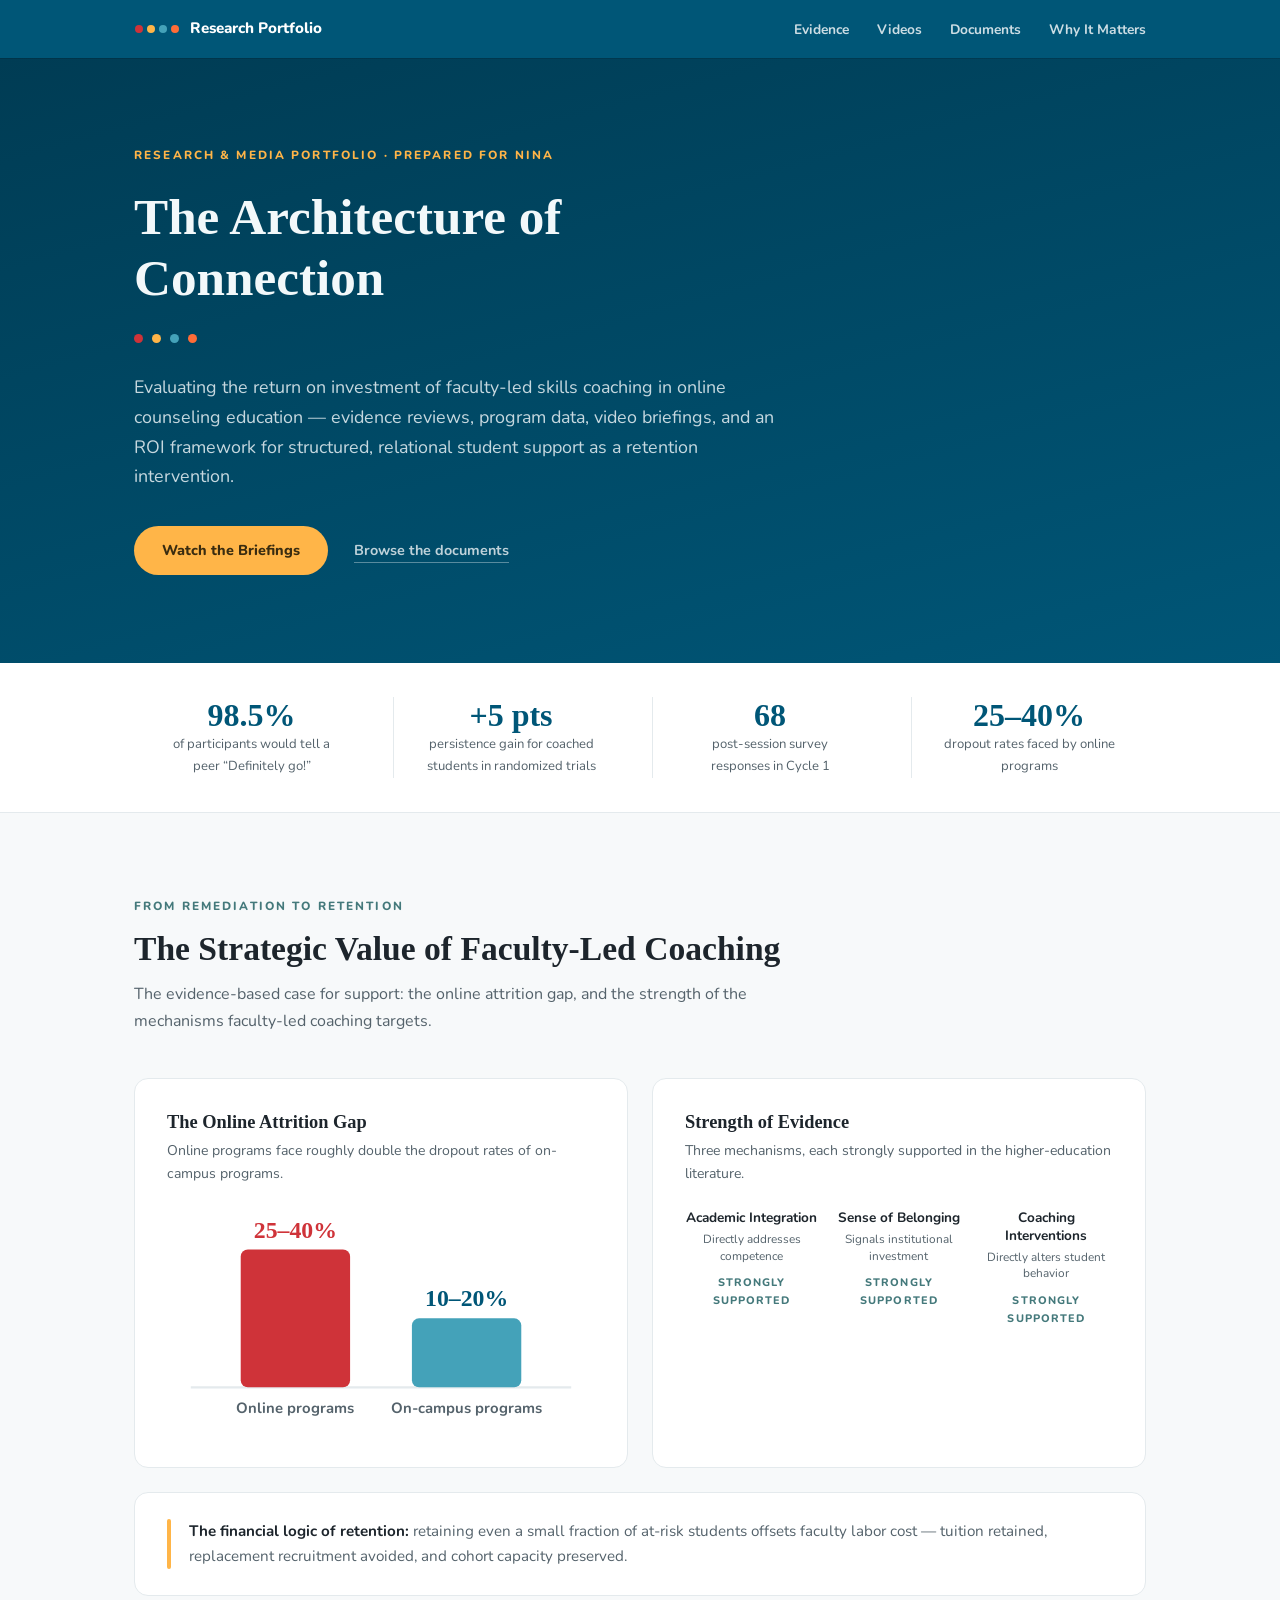
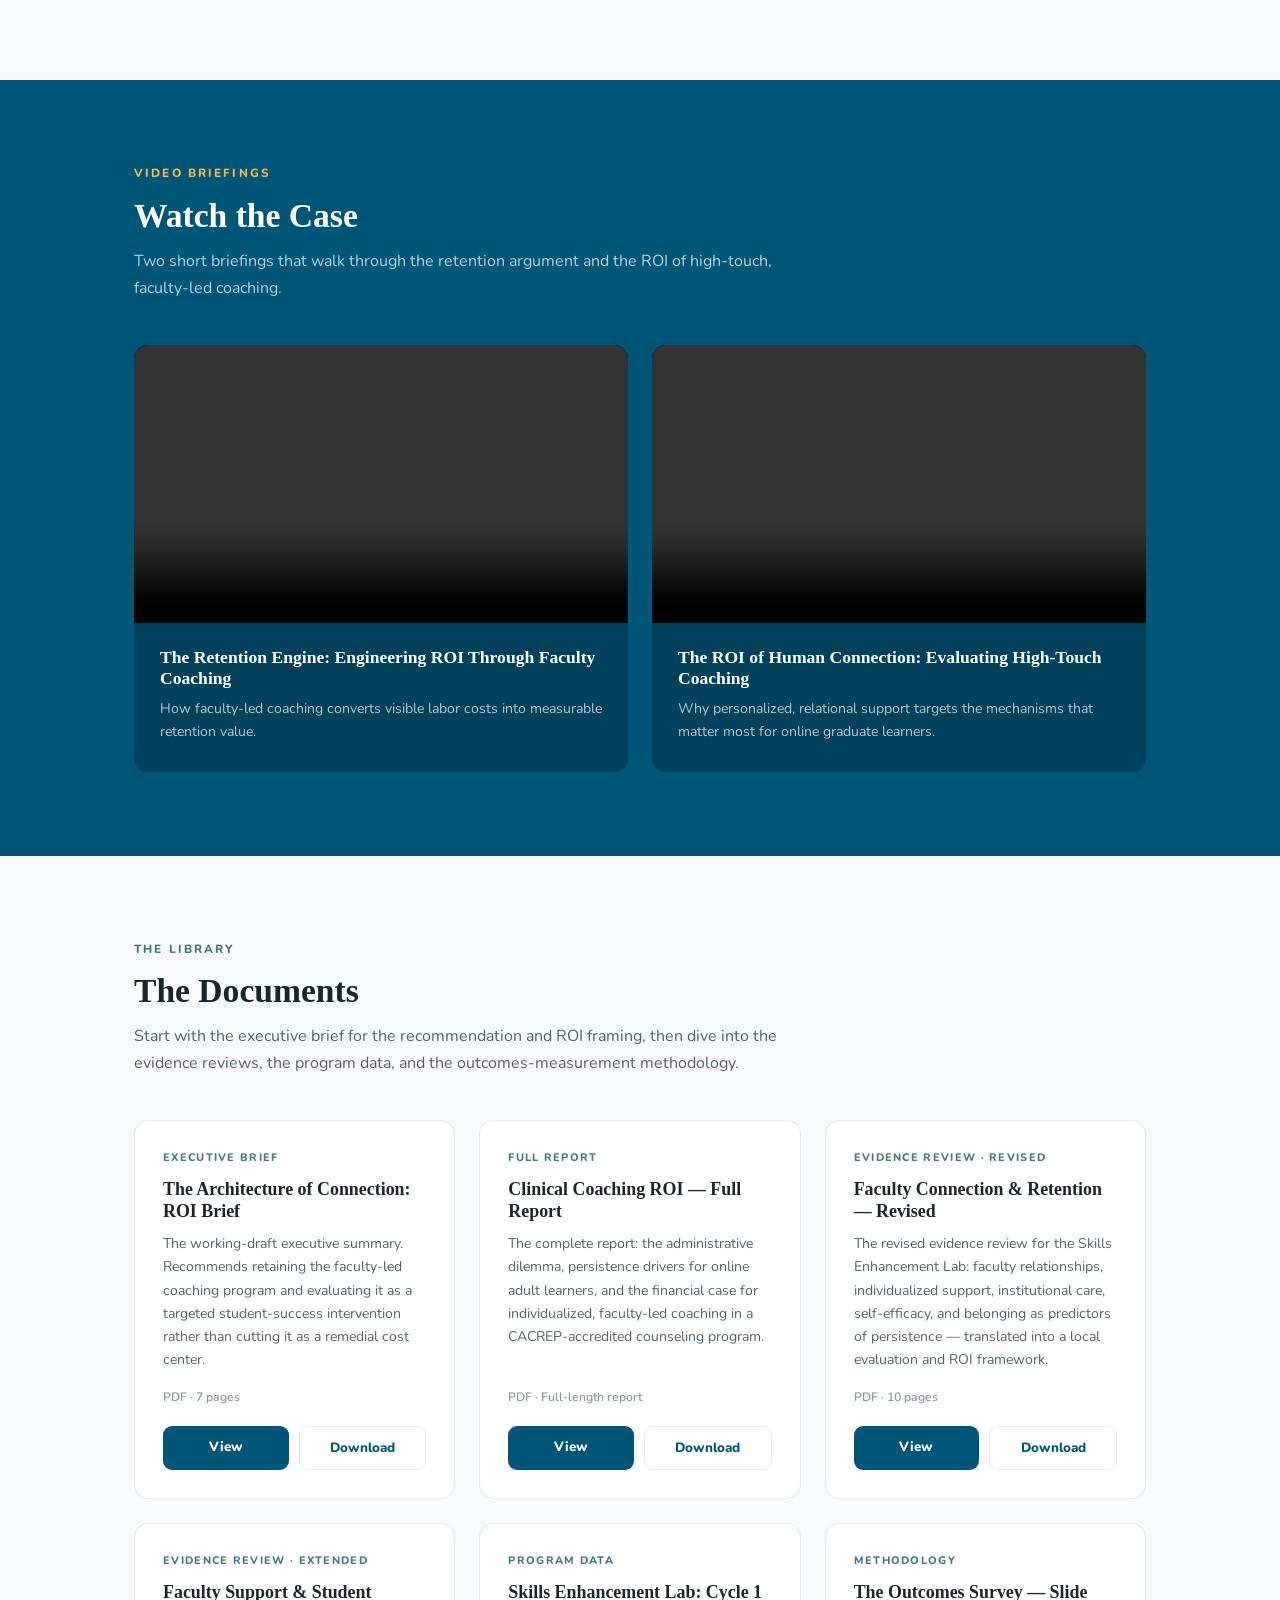
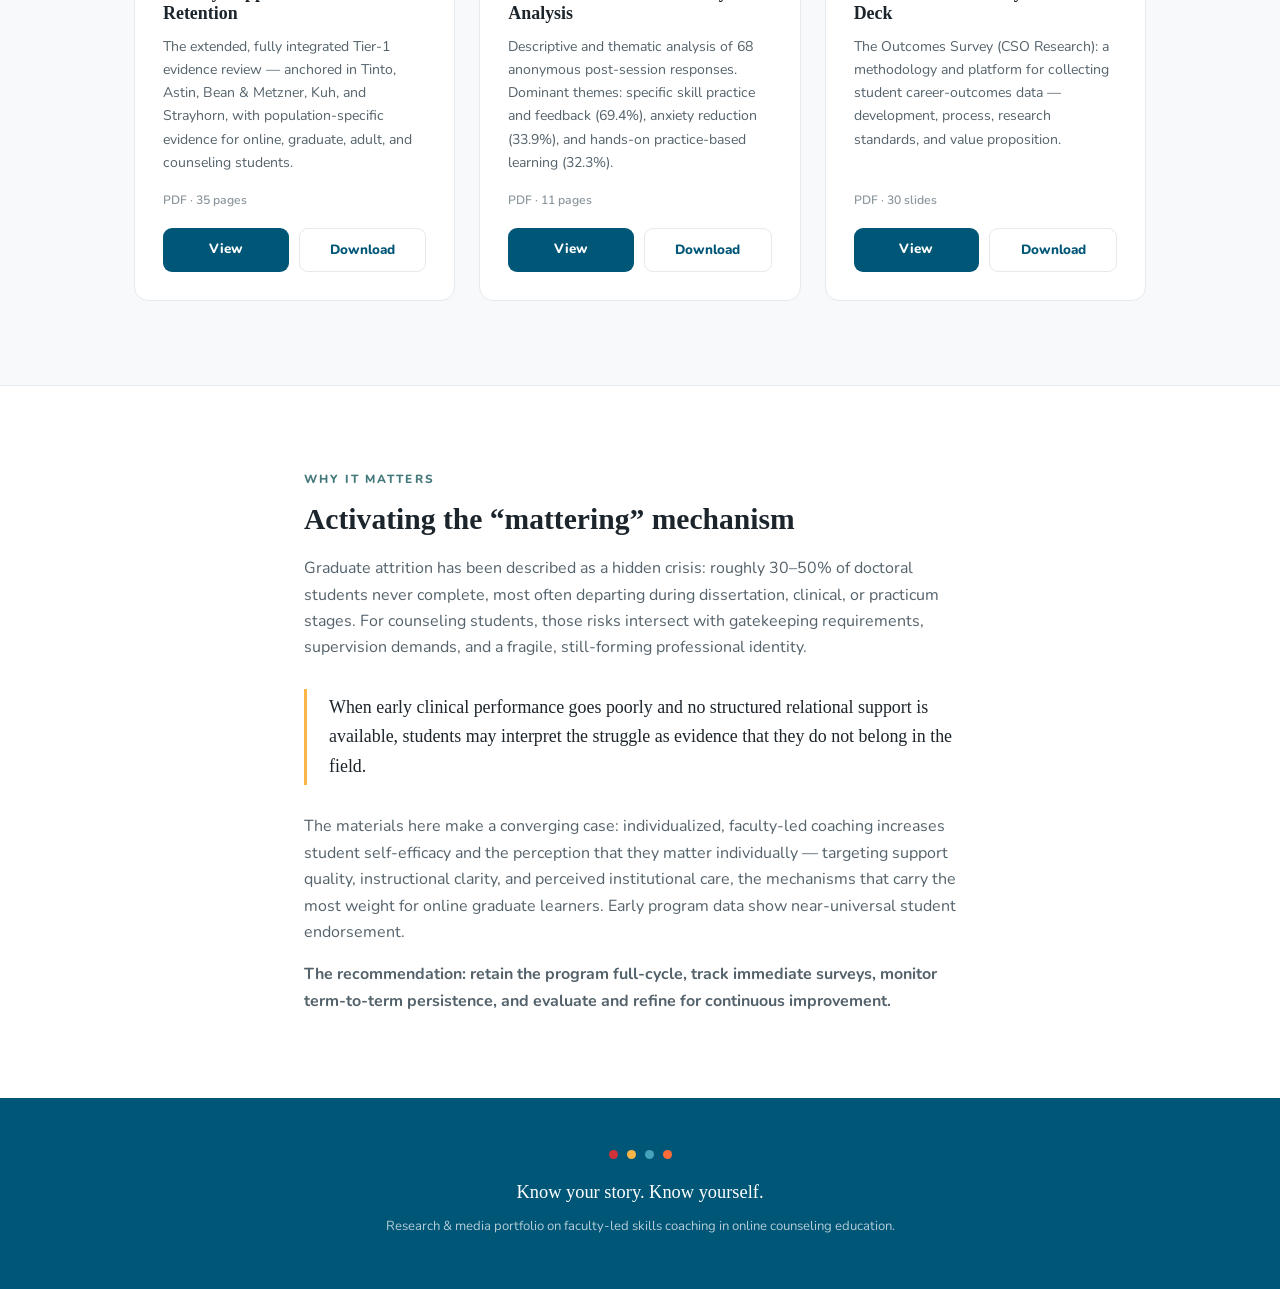
==== commit 548b27c2: "Simplify portfolio design: unified palette, consistent alignment, reduced visual noise https://claud" ====
--- a/nina-research-site/index.html
+++ b/nina-research-site/index.html
@@ -9,20 +9,22 @@
 <link rel="preconnect" href="https://fonts.gstatic.com" crossorigin>
 <link href="https://fonts.googleapis.com/css2?family=Nunito:wght@400;600;700;800&display=swap" rel="stylesheet">
 <style>
-  /* ── Create Your Why brand palette (Visual Identity, primary colours) ── */
+  /* ── Create Your Why brand palette ── */
   :root {
-    --cyw-navy:   #005677;  /* Pantone 7701 C */
-    --cyw-blue:   #44A2B9;  /* Pantone 549 C  */
-    --cyw-red:    #CF3339;  /* Pantone 1797 C */
-    --cyw-orange: #FF6C37;  /* Pantone 1645 C */
-    --cyw-gold:   #FFB548;  /* Pantone 1365 C */
-    --cyw-teal:   #44797B;  /* Pantone 7475 C */
-    --cyw-ink:    #1D252C;  /* Pantone 433 C  */
-    --paper: #f6f9fa;
-    --card: #ffffff;
-    --ink-soft: #4a5860;
-    --line: #e2e9ec;
-    --radius: 16px;
+    --navy:   #005677;
+    --navy-deep: #00425c;
+    --blue:   #44A2B9;
+    --red:    #CF3339;
+    --orange: #FF6C37;
+    --gold:   #FFB548;
+    --teal:   #44797B;
+    --ink:    #1D252C;
+    --paper:  #f7f9fa;
+    --card:   #ffffff;
+    --soft:   #54626b;
+    --faint:  #8b969d;
+    --line:   #e4eaed;
+    --radius: 14px;
     --serif: Georgia, 'Times New Roman', serif;
     --sans: 'Nunito', system-ui, -apple-system, sans-serif;
   }
@@ -31,164 +33,171 @@
   body {
     font-family: var(--sans);
     background: var(--paper);
-    color: var(--cyw-ink);
+    color: var(--ink);
     line-height: 1.65;
     -webkit-font-smoothing: antialiased;
   }
-  h1, h2, h3 { font-family: var(--serif); font-weight: 700; line-height: 1.15; }
-  .wrap { max-width: 1120px; margin: 0 auto; padding: 0 24px; }
-
-  /* ── Top nav ── */
+  h1, h2, h3 { font-family: var(--serif); font-weight: 700; line-height: 1.2; }
+  .wrap { max-width: 1060px; margin: 0 auto; padding: 0 24px; }
+
+  /* ── Nav ── */
   nav {
     position: sticky; top: 0; z-index: 50;
-    background: rgba(0,86,119,.96);
-    backdrop-filter: blur(8px);
-    box-shadow: 0 2px 14px rgba(0,40,56,.25);
-  }
-  nav .wrap { display: flex; align-items: center; justify-content: space-between; height: 60px; }
-  .brand-dots { display: flex; align-items: center; gap: 10px; color: #fff; font-weight: 800; font-size: 1rem; letter-spacing: .02em; text-decoration: none; }
-  .brand-dots svg { display: block; }
-  nav ul { display: flex; gap: 26px; list-style: none; }
-  nav ul a { color: rgba(255,255,255,.85); text-decoration: none; font-weight: 700; font-size: .88rem; transition: color .15s; }
-  nav ul a:hover { color: var(--cyw-gold); }
-  @media (max-width: 560px) { nav ul { gap: 16px; } nav ul li.hide-sm { display: none; } }
+    background: var(--navy);
+    box-shadow: 0 1px 0 rgba(0,0,0,.12);
+  }
+  nav .wrap { display: flex; align-items: center; justify-content: space-between; height: 58px; }
+  .brand { display: flex; align-items: center; gap: 10px; color: #fff; font-weight: 800; font-size: .95rem; text-decoration: none; }
+  nav ul { display: flex; gap: 28px; list-style: none; }
+  nav ul a { color: rgba(255,255,255,.8); text-decoration: none; font-weight: 700; font-size: .86rem; }
+  nav ul a:hover { color: #fff; }
+  @media (max-width: 560px) { nav ul { gap: 18px; } nav ul li.hide-sm { display: none; } }
 
   /* ── Hero ── */
   header.hero {
-    background: linear-gradient(150deg, #003a52 0%, var(--cyw-navy) 55%, #14708f 100%);
+    background: linear-gradient(165deg, #003c54 0%, var(--navy) 100%);
     color: #f2f8fa;
-    padding: 84px 0 92px;
-    position: relative;
-    overflow: hidden;
-  }
-  .hero-dots { position: absolute; inset: 0; pointer-events: none; opacity: .85; }
-  .hero .wrap { position: relative; }
+    padding: 88px 0;
+  }
   .eyebrow {
-    display: inline-flex; align-items: center; gap: 8px;
-    font-size: .76rem; letter-spacing: .16em; text-transform: uppercase; font-weight: 800;
-    color: var(--cyw-gold);
-    border: 1.5px solid rgba(255,181,72,.5);
-    border-radius: 999px; padding: 7px 16px; margin-bottom: 24px;
-  }
-  .hero h1 { font-size: clamp(2.1rem, 5.2vw, 3.4rem); max-width: 17ch; margin-bottom: 20px; }
-  .hero h1 em { font-style: normal; color: var(--cyw-gold); }
-  .hero p.lede { font-size: clamp(1rem, 2.2vw, 1.16rem); color: rgba(242,248,250,.88); max-width: 64ch; }
-  .hero-ctas { display: flex; gap: 14px; flex-wrap: wrap; margin-top: 32px; }
+    font-size: .74rem; letter-spacing: .18em; text-transform: uppercase;
+    font-weight: 800; color: var(--gold); margin-bottom: 20px; display: block;
+  }
+  .hero h1 { font-size: clamp(2.1rem, 5vw, 3.2rem); max-width: 18ch; margin-bottom: 20px; }
+  .hero p.lede { font-size: clamp(1rem, 2vw, 1.12rem); color: rgba(242,248,250,.82); max-width: 60ch; }
+  .hero-dots { display: flex; gap: 9px; margin: 26px 0 30px; }
+  .hero-dots i { width: 9px; height: 9px; border-radius: 50%; display: block; }
   .btn {
-    display: inline-block; text-decoration: none; font-weight: 800; font-size: .92rem;
-    padding: 13px 26px; border-radius: 999px; font-family: var(--sans);
-    transition: transform .15s ease, box-shadow .15s ease, background .15s ease;
-  }
-  .btn:hover { transform: translateY(-2px); }
-  .btn-gold { background: var(--cyw-gold); color: #3a2c10; }
-  .btn-gold:hover { box-shadow: 0 8px 22px rgba(0,0,0,.28); }
-  .btn-outline-light { border: 2px solid rgba(255,255,255,.55); color: #fff; }
-  .btn-outline-light:hover { background: rgba(255,255,255,.12); }
+    display: inline-block; text-decoration: none; font-weight: 800; font-size: .9rem;
+    padding: 13px 28px; border-radius: 999px; transition: transform .15s ease, box-shadow .15s ease;
+  }
+  .btn:hover { transform: translateY(-1px); }
+  .btn-gold { background: var(--gold); color: #3a2c10; }
+  .quiet-link { margin-left: 22px; color: rgba(255,255,255,.75); font-weight: 700; font-size: .9rem; text-decoration: none; border-bottom: 1px solid rgba(255,255,255,.35); padding-bottom: 2px; }
+  .quiet-link:hover { color: #fff; }
 
   /* ── Stats band ── */
-  .stats { background: var(--card); border-bottom: 1px solid var(--line); padding: 34px 0; }
-  .stats .wrap { display: grid; grid-template-columns: repeat(auto-fit, minmax(150px, 1fr)); gap: 20px; text-align: center; }
-  .stat b { display: block; font-family: var(--serif); font-size: 2.1rem; line-height: 1.1; }
-  .stat span { font-size: .84rem; color: var(--ink-soft); }
-  .stat:nth-child(1) b { color: var(--cyw-teal); }
-  .stat:nth-child(2) b { color: var(--cyw-navy); }
-  .stat:nth-child(3) b { color: var(--cyw-orange); }
-  .stat:nth-child(4) b { color: var(--cyw-red); }
-
-  /* ── Section scaffolding ── */
-  section { padding: 72px 0; }
-  .section-head { margin-bottom: 40px; max-width: 720px; }
+  .stats { background: var(--card); border-bottom: 1px solid var(--line); }
+  .stats .wrap {
+    display: grid; grid-template-columns: repeat(4, 1fr);
+    padding-top: 34px; padding-bottom: 34px; gap: 24px; text-align: center;
+  }
+  .stat + .stat { border-left: 1px solid var(--line); }
+  .stat b { display: block; font-family: var(--serif); font-size: 2rem; line-height: 1.15; color: var(--navy); }
+  .stat span { font-size: .82rem; color: var(--soft); display: inline-block; max-width: 22ch; }
+  @media (max-width: 700px) {
+    .stats .wrap { grid-template-columns: repeat(2, 1fr); row-gap: 28px; }
+    .stat:nth-child(3) { border-left: none; }
+  }
+
+  /* ── Sections ── */
+  section { padding: 84px 0; }
   .kicker {
-    display: inline-block; font-size: .74rem; font-weight: 800; letter-spacing: .16em;
-    text-transform: uppercase; color: #fff; padding: 5px 14px; border-radius: 999px; margin-bottom: 14px;
-  }
-  .section-head h2 { font-size: clamp(1.6rem, 3.6vw, 2.3rem); margin-bottom: 10px; }
-  .section-head p { color: var(--ink-soft); }
-
-  /* ── Evidence (infographic) section ── */
-  #evidence { background: var(--paper); }
-  .evi-grid { display: grid; grid-template-columns: repeat(auto-fit, minmax(300px, 1fr)); gap: 24px; }
+    display: block; font-size: .74rem; font-weight: 800; letter-spacing: .18em;
+    text-transform: uppercase; color: var(--teal); margin-bottom: 12px;
+  }
+  .section-head { margin-bottom: 44px; max-width: 680px; }
+  .section-head h2 { font-size: clamp(1.55rem, 3.4vw, 2.1rem); margin-bottom: 12px; color: var(--ink); }
+  .section-head p { color: var(--soft); }
+
+  /* ── Evidence ── */
+  .evi-grid { display: grid; grid-template-columns: 1fr 1fr; gap: 24px; }
+  @media (max-width: 760px) { .evi-grid { grid-template-columns: 1fr; } }
   .evi-card {
     background: var(--card); border: 1px solid var(--line); border-radius: var(--radius);
-    padding: 30px; box-shadow: 0 4px 18px rgba(0,60,80,.05);
-  }
-  .evi-card h3 { font-size: 1.18rem; margin-bottom: 6px; }
-  .evi-card p.sub { font-size: .88rem; color: var(--ink-soft); margin-bottom: 18px; }
+    padding: 32px;
+  }
+  .evi-card h3 { font-size: 1.15rem; margin-bottom: 6px; }
+  .evi-card p.sub { font-size: .88rem; color: var(--soft); margin-bottom: 24px; }
   .chart-svg { width: 100%; height: auto; display: block; }
 
-  .pillars { display: grid; grid-template-columns: repeat(3, 1fr); gap: 12px; margin-top: 6px; }
-  .pillar { text-align: center; background: var(--paper); border-radius: 12px; padding: 18px 10px 14px; border-top: 4px solid var(--cyw-blue); }
-  .pillar:nth-child(2) { border-top-color: var(--cyw-orange); }
-  .pillar:nth-child(3) { border-top-color: var(--cyw-teal); }
-  .pillar svg { margin-bottom: 8px; }
-  .pillar b { display: block; font-size: .82rem; line-height: 1.3; margin-bottom: 6px; }
-  .pillar .badge {
-    display: inline-block; font-size: .62rem; font-weight: 800; letter-spacing: .08em;
-    text-transform: uppercase; color: #fff; background: var(--cyw-teal); border-radius: 999px; padding: 3px 9px;
-  }
-  .pillar small { display: block; font-size: .7rem; color: var(--ink-soft); margin-top: 7px; line-height: 1.35; }
-  @media (max-width: 480px) { .pillars { grid-template-columns: 1fr; } }
-
-  .bignum { display: flex; align-items: baseline; gap: 10px; margin: 8px 0 4px; }
-  .bignum b { font-family: var(--serif); font-size: 3.4rem; color: var(--cyw-orange); line-height: 1; }
-  .bignum span { font-weight: 800; font-size: .95rem; max-width: 14ch; line-height: 1.25; color: var(--cyw-ink); }
+  .pillars { display: grid; grid-template-columns: repeat(3, 1fr); gap: 14px; }
+  .pillar { text-align: center; }
+  .pillar .dot { width: 10px; height: 10px; border-radius: 50%; background: var(--blue); margin: 0 auto 12px; }
+  .pillar:nth-child(2) .dot { background: var(--orange); }
+  .pillar:nth-child(3) .dot { background: var(--teal); }
+  .pillar b { display: block; font-size: .85rem; line-height: 1.3; margin-bottom: 4px; }
+  .pillar small { display: block; font-size: .74rem; color: var(--soft); line-height: 1.4; }
+  .pillar .support { display: block; font-size: .68rem; font-weight: 800; letter-spacing: .1em; text-transform: uppercase; color: var(--teal); margin-top: 10px; }
+  @media (max-width: 480px) { .pillars { grid-template-columns: 1fr; gap: 22px; } }
+
+  .evi-foot {
+    margin-top: 24px; background: var(--card); border: 1px solid var(--line); border-radius: var(--radius);
+    padding: 26px 32px; display: flex; gap: 18px; align-items: center;
+  }
+  .evi-foot .mark { flex: none; width: 4px; align-self: stretch; border-radius: 2px; background: var(--gold); }
+  .evi-foot p { font-size: .95rem; color: var(--soft); }
+  .evi-foot p strong { color: var(--ink); }
 
   /* ── Videos ── */
-  #videos { background: var(--cyw-ink); color: #eef4f6; }
+  #videos { background: var(--navy); }
+  #videos .kicker { color: var(--gold); }
   #videos .section-head h2 { color: #fff; }
-  #videos .section-head p { color: rgba(238,244,246,.75); }
-  .video-grid { display: grid; grid-template-columns: repeat(auto-fit, minmax(320px, 1fr)); gap: 28px; }
-  .video-card { background: #252f38; border-radius: var(--radius); overflow: hidden; border: 1px solid rgba(255,255,255,.08); }
+  #videos .section-head p { color: rgba(255,255,255,.72); }
+  .video-grid { display: grid; grid-template-columns: 1fr 1fr; gap: 24px; }
+  @media (max-width: 760px) { .video-grid { grid-template-columns: 1fr; } }
+  .video-card { background: var(--navy-deep); border-radius: var(--radius); overflow: hidden; }
   .video-card video { width: 100%; aspect-ratio: 16/9; display: block; background: #000; }
-  .video-card .vbody { padding: 22px 24px 26px; }
-  .video-card h3 { color: #fff; font-size: 1.15rem; margin-bottom: 8px; }
-  .video-card p { font-size: .89rem; color: rgba(238,244,246,.72); }
-  .vtag { display: inline-block; font-size: .68rem; font-weight: 800; letter-spacing: .1em; text-transform: uppercase; border-radius: 999px; padding: 3px 11px; margin-bottom: 12px; }
+  .video-card .vbody { padding: 24px 26px 28px; }
+  .video-card h3 { color: #fff; font-size: 1.1rem; margin-bottom: 8px; }
+  .video-card p { font-size: .88rem; color: rgba(255,255,255,.7); }
 
   /* ── Documents ── */
-  .grid { display: grid; grid-template-columns: repeat(auto-fit, minmax(300px, 1fr)); gap: 24px; }
+  .grid { display: grid; grid-template-columns: repeat(3, 1fr); gap: 24px; }
+  @media (max-width: 920px) { .grid { grid-template-columns: repeat(2, 1fr); } }
+  @media (max-width: 620px) { .grid { grid-template-columns: 1fr; } }
   .card {
     background: var(--card); border: 1px solid var(--line); border-radius: var(--radius);
-    padding: 28px; display: flex; flex-direction: column; position: relative; overflow: hidden;
-    transition: transform .15s ease, box-shadow .15s ease;
-  }
-  .card::before { content: ""; position: absolute; top: 0; left: 0; right: 0; height: 4px; background: var(--accent-c, var(--cyw-blue)); }
-  .card:hover { transform: translateY(-4px); box-shadow: 0 16px 36px rgba(0,60,80,.12); }
+    padding: 28px; display: flex; flex-direction: column;
+    transition: box-shadow .15s ease;
+  }
+  .card:hover { box-shadow: 0 10px 28px rgba(0,60,80,.09); }
   .tag {
-    align-self: flex-start; font-size: .7rem; font-weight: 800; letter-spacing: .09em; text-transform: uppercase;
-    color: #fff; background: var(--accent-c, var(--cyw-blue)); padding: 4px 11px; border-radius: 999px; margin-bottom: 14px;
-  }
-  .card h3 { font-size: 1.22rem; margin-bottom: 10px; }
-  .card p.desc { font-size: .91rem; color: var(--ink-soft); flex-grow: 1; }
-  .meta { font-size: .78rem; color: #8b969d; margin: 16px 0 18px; font-weight: 600; }
-  .actions { display: flex; gap: 10px; flex-wrap: wrap; }
-  .btn-doc { flex: 1 1 auto; text-align: center; padding: 11px 16px; border-radius: 10px; font-size: .86rem; }
-  .btn-solid { background: var(--cyw-navy); color: #fff; }
-  .btn-solid:hover { background: #00425c; box-shadow: 0 6px 16px rgba(0,60,80,.25); }
-  .btn-line { border: 2px solid var(--cyw-navy); color: var(--cyw-navy); }
-  .btn-line:hover { background: #e8f1f5; }
+    font-size: .68rem; font-weight: 800; letter-spacing: .12em; text-transform: uppercase;
+    color: var(--teal); margin-bottom: 12px;
+  }
+  .card h3 { font-size: 1.12rem; margin-bottom: 10px; }
+  .card p.desc { font-size: .88rem; color: var(--soft); flex-grow: 1; }
+  .meta { font-size: .76rem; color: var(--faint); margin: 16px 0 18px; font-weight: 600; }
+  .actions { display: flex; gap: 10px; }
+  .btn-doc {
+    flex: 1; text-align: center; text-decoration: none; font-weight: 800; font-size: .84rem;
+    padding: 10px 14px; border-radius: 9px; transition: background .15s ease;
+  }
+  .btn-solid { background: var(--navy); color: #fff; }
+  .btn-solid:hover { background: var(--navy-deep); }
+  .btn-line { border: 1.5px solid var(--line); color: var(--navy); }
+  .btn-line:hover { background: var(--paper); }
 
   /* ── Narrative ── */
-  .narrative { background: var(--card); border-top: 1px solid var(--line); border-bottom: 1px solid var(--line); }
-  .narrative .wrap { max-width: 780px; }
-  .narrative h2 { font-size: clamp(1.45rem, 3vw, 1.9rem); margin-bottom: 18px; }
-  .narrative p { color: var(--ink-soft); margin-bottom: 14px; }
+  .narrative { background: var(--card); border-top: 1px solid var(--line); }
+  .narrative .wrap { max-width: 720px; }
+  .narrative h2 { font-size: clamp(1.45rem, 3vw, 1.85rem); margin-bottom: 18px; }
+  .narrative p { color: var(--soft); margin-bottom: 16px; }
+  .narrative p:last-child { margin-bottom: 0; }
   .narrative blockquote {
-    border-left: 5px solid var(--cyw-orange); background: #fff7f0;
-    padding: 18px 24px; margin: 26px 0; border-radius: 0 12px 12px 0;
-    font-family: var(--serif); font-size: 1.14rem; color: var(--cyw-ink);
+    border-left: 3px solid var(--gold);
+    padding: 4px 0 4px 22px; margin: 28px 0;
+    font-family: var(--serif); font-size: 1.12rem; color: var(--ink);
   }
 
   /* ── Footer ── */
-  footer { background: var(--cyw-navy); color: rgba(255,255,255,.8); padding: 48px 0 40px; text-align: center; }
-  footer .tagline { font-family: var(--serif); font-size: 1.25rem; color: #fff; letter-spacing: .04em; margin-bottom: 10px; }
-  footer .dots { margin-bottom: 16px; }
-  footer p { font-size: .84rem; }
+  footer { background: var(--navy); color: rgba(255,255,255,.7); padding: 52px 0; text-align: center; }
+  footer .dots { display: flex; justify-content: center; gap: 9px; margin-bottom: 18px; }
+  footer .dots i { width: 9px; height: 9px; border-radius: 50%; display: block; }
+  footer .tagline { font-family: var(--serif); font-size: 1.15rem; color: #fff; margin-bottom: 8px; }
+  footer p { font-size: .82rem; }
+
+  .dot-red i, i.dot-red { background: var(--red); }
+  .dot-gold i, i.dot-gold { background: var(--gold); }
+  .dot-blue i, i.dot-blue { background: var(--blue); }
+  .dot-orange i, i.dot-orange { background: var(--orange); }
 
   @media (max-width: 640px) {
-    header.hero { padding: 60px 0 64px; }
-    .card, .evi-card { padding: 22px; }
-    .actions { flex-direction: column; }
+    header.hero { padding: 64px 0; }
+    section { padding: 64px 0; }
+    .card, .evi-card { padding: 24px; }
+    .quiet-link { display: inline-block; margin: 16px 0 0; }
   }
 </style>
 </head>
@@ -196,12 +205,12 @@
 
 <nav>
   <div class="wrap">
-    <a class="brand-dots" href="#top">
-      <svg width="58" height="14" viewBox="0 0 58 14" aria-hidden="true">
-        <circle cx="7"  cy="7" r="6" fill="#CF3339"/>
-        <circle cx="22" cy="7" r="6" fill="#FFB548"/>
-        <circle cx="37" cy="7" r="6" fill="#44A2B9"/>
-        <circle cx="52" cy="7" r="6" fill="#FF6C37"/>
+    <a class="brand" href="#top">
+      <svg width="46" height="10" viewBox="0 0 46 10" aria-hidden="true">
+        <circle cx="5"  cy="5" r="4" fill="#CF3339"/>
+        <circle cx="17" cy="5" r="4" fill="#FFB548"/>
+        <circle cx="29" cy="5" r="4" fill="#44A2B9"/>
+        <circle cx="41" cy="5" r="4" fill="#FF6C37"/>
       </svg>
       Research Portfolio
     </a>
@@ -215,34 +224,25 @@
 </nav>
 
 <header class="hero" id="top">
-  <svg class="hero-dots" width="100%" height="100%" viewBox="0 0 1200 480" preserveAspectRatio="xMidYMid slice" aria-hidden="true">
-    <!-- "Everything is born from a small point that grows" — CYW brand motif -->
-    <circle cx="1050" cy="80"  r="5"   fill="#FFB548" opacity=".9"/>
-    <circle cx="1090" cy="130" r="9"   fill="#FF6C37" opacity=".75"/>
-    <circle cx="1145" cy="200" r="14"  fill="#44A2B9" opacity=".6"/>
-    <circle cx="1080" cy="280" r="22"  fill="#CF3339" opacity=".35"/>
-    <circle cx="1160" cy="370" r="34"  fill="#FFB548" opacity=".25"/>
-    <circle cx="80"   cy="380" r="6"   fill="#44A2B9" opacity=".8"/>
-    <circle cx="140"  cy="420" r="10"  fill="#FFB548" opacity=".5"/>
-    <circle cx="50"   cy="440" r="16"  fill="#FF6C37" opacity=".3"/>
-    <circle cx="220"  cy="455" r="24"  fill="#44A2B9" opacity=".18"/>
-  </svg>
   <div class="wrap">
     <span class="eyebrow">Research &amp; Media Portfolio · Prepared for Nina</span>
-    <h1>The Architecture of <em>Connection</em></h1>
-    <p class="lede">Evaluating the return on investment of faculty-led skills coaching in online counseling
-    education — evidence reviews, program data, video briefings, and an ROI framework supporting
-    structured, relational student support as a retention intervention.</p>
-    <div class="hero-ctas">
-      <a class="btn btn-gold" href="#videos">▶ Watch the Briefings</a>
-      <a class="btn btn-outline-light" href="#documents">Browse the Documents</a>
-    </div>
+    <h1>The Architecture of Connection</h1>
+    <div class="hero-dots">
+      <i class="dot-red"></i><i class="dot-gold"></i><i class="dot-blue"></i><i class="dot-orange"></i>
+    </div>
+    <p class="lede">Evaluating the return on investment of faculty-led skills coaching in online
+    counseling education — evidence reviews, program data, video briefings, and an ROI framework
+    for structured, relational student support as a retention intervention.</p>
+    <p style="margin-top:34px">
+      <a class="btn btn-gold" href="#videos">Watch the Briefings</a>
+      <a class="quiet-link" href="#documents">Browse the documents</a>
+    </p>
   </div>
 </header>
 
 <div class="stats">
   <div class="wrap">
-    <div class="stat"><b>98.5%</b><span>of SEL participants would tell a peer “Definitely go!”</span></div>
+    <div class="stat"><b>98.5%</b><span>of participants would tell a peer “Definitely go!”</span></div>
     <div class="stat"><b>+5 pts</b><span>persistence gain for coached students in randomized trials</span></div>
     <div class="stat"><b>68</b><span>post-session survey responses in Cycle 1</span></div>
     <div class="stat"><b>25–40%</b><span>dropout rates faced by online programs</span></div>
@@ -252,10 +252,10 @@
 <section id="evidence">
   <div class="wrap">
     <div class="section-head">
-      <span class="kicker" style="background:var(--cyw-blue)">From Remediation to Retention</span>
+      <span class="kicker">From Remediation to Retention</span>
       <h2>The Strategic Value of Faculty-Led Coaching</h2>
-      <p>The evidence-based case for support, at a glance: the online attrition gap, the persistence
-      payoff of personalized connection, and the strength of the underlying evidence.</p>
+      <p>The evidence-based case for support: the online attrition gap, and the strength of the
+      mechanisms faculty-led coaching targets.</p>
     </div>
     <div class="evi-grid">
 
@@ -263,30 +263,13 @@
         <h3>The Online Attrition Gap</h3>
         <p class="sub">Online programs face roughly double the dropout rates of on-campus programs.</p>
         <svg class="chart-svg" viewBox="0 0 360 190" role="img" aria-label="Bar chart: online programs face 25 to 40 percent dropout rates versus 10 to 20 percent for on-campus programs">
-          <line x1="20" y1="150" x2="340" y2="150" stroke="#dbe4e8" stroke-width="2"/>
-          <rect x="60"  y="30"  width="90" height="120" rx="8" fill="#CF3339"/>
-          <rect x="210" y="90"  width="90" height="60"  rx="8" fill="#44A2B9"/>
-          <text x="105" y="20"  text-anchor="middle" font-family="Georgia, serif" font-size="22" font-weight="bold" fill="#CF3339">25–40%</text>
-          <text x="255" y="80"  text-anchor="middle" font-family="Georgia, serif" font-size="22" font-weight="bold" fill="#005677">10–20%</text>
-          <text x="105" y="172" text-anchor="middle" font-family="Nunito, sans-serif" font-size="13" font-weight="700" fill="#1D252C">Online programs</text>
-          <text x="255" y="172" text-anchor="middle" font-family="Nunito, sans-serif" font-size="13" font-weight="700" fill="#1D252C">On-campus programs</text>
-        </svg>
-      </div>
-
-      <div class="evi-card">
-        <h3>Personalized Connection Drives Persistence</h3>
-        <p class="sub">Individualized support and faculty connection are among the strongest
-        <strong>modifiable</strong> predictors of degree completion.</p>
-        <div class="bignum">
-          <b>+5</b>
-          <span>percentage points of persistence</span>
-        </div>
-        <p style="font-size:.86rem;color:var(--ink-soft)">Coached students are more likely to persist —
-        a finding from randomized controlled trials of structured coaching (Bettinger &amp; Baker, 2014).</p>
-        <svg class="chart-svg" viewBox="0 0 360 70" aria-hidden="true" style="margin-top:10px">
-          <path d="M16 52 C 110 52, 150 46, 200 34 S 300 14, 344 10" fill="none" stroke="#FF6C37" stroke-width="5" stroke-linecap="round"/>
-          <path d="M330 4 L 348 8 L 336 22 Z" fill="#FF6C37"/>
-          <circle cx="16" cy="52" r="6" fill="#FFB548"/>
+          <line x1="20" y1="150" x2="340" y2="150" stroke="#e4eaed" stroke-width="2"/>
+          <rect x="62"  y="34"  width="92" height="116" rx="6" fill="#CF3339"/>
+          <rect x="206" y="92"  width="92" height="58"  rx="6" fill="#44A2B9"/>
+          <text x="108" y="24"  text-anchor="middle" font-family="Georgia, serif" font-size="20" font-weight="bold" fill="#CF3339">25–40%</text>
+          <text x="252" y="82"  text-anchor="middle" font-family="Georgia, serif" font-size="20" font-weight="bold" fill="#005677">10–20%</text>
+          <text x="108" y="172" text-anchor="middle" font-family="Nunito, sans-serif" font-size="12.5" font-weight="700" fill="#54626b">Online programs</text>
+          <text x="252" y="172" text-anchor="middle" font-family="Nunito, sans-serif" font-size="12.5" font-weight="700" fill="#54626b">On-campus programs</text>
         </svg>
       </div>
 
@@ -295,47 +278,32 @@
         <p class="sub">Three mechanisms, each strongly supported in the higher-education literature.</p>
         <div class="pillars">
           <div class="pillar">
-            <svg width="30" height="30" viewBox="0 0 30 30" aria-hidden="true"><rect x="4" y="6" width="22" height="16" rx="2" fill="none" stroke="#44A2B9" stroke-width="2.4"/><line x1="15" y1="6" x2="15" y2="22" stroke="#44A2B9" stroke-width="2.4"/></svg>
+            <span class="dot"></span>
             <b>Academic Integration</b>
-            <span class="badge">Strongly Supported</span>
             <small>Directly addresses competence</small>
+            <span class="support">Strongly supported</span>
           </div>
           <div class="pillar">
-            <svg width="30" height="30" viewBox="0 0 30 30" aria-hidden="true"><circle cx="15" cy="15" r="10" fill="none" stroke="#FF6C37" stroke-width="2.4"/><circle cx="15" cy="15" r="3.5" fill="#FF6C37"/></svg>
+            <span class="dot"></span>
             <b>Sense of Belonging</b>
-            <span class="badge" style="background:var(--cyw-orange)">Strongly Supported</span>
             <small>Signals institutional investment</small>
+            <span class="support">Strongly supported</span>
           </div>
           <div class="pillar">
-            <svg width="30" height="30" viewBox="0 0 30 30" aria-hidden="true"><path d="M6 20 L13 13 L18 17 L25 8" fill="none" stroke="#44797B" stroke-width="2.6" stroke-linecap="round" stroke-linejoin="round"/><path d="M19 8 L25 8 L25 14" fill="none" stroke="#44797B" stroke-width="2.6" stroke-linecap="round" stroke-linejoin="round"/></svg>
+            <span class="dot"></span>
             <b>Coaching Interventions</b>
-            <span class="badge" style="background:var(--cyw-teal)">Strongly Supported</span>
             <small>Directly alters student behavior</small>
+            <span class="support">Strongly supported</span>
           </div>
         </div>
       </div>
 
-      <div class="evi-card">
-        <h3>The Financial Logic of Retention</h3>
-        <p class="sub">Retaining even a small fraction of at-risk students offsets faculty labor cost —
-        tuition retained, replacement-recruitment avoided, cohort capacity preserved.</p>
-        <svg class="chart-svg" viewBox="0 0 360 150" role="img" aria-label="Balance scale comparing faculty labor cost against retained tuition revenue">
-          <line x1="180" y1="30" x2="180" y2="120" stroke="#1D252C" stroke-width="5" stroke-linecap="round"/>
-          <line x1="70" y1="46" x2="290" y2="30" stroke="#1D252C" stroke-width="5" stroke-linecap="round"/>
-          <path d="M50 60 Q70 92 90 60" fill="none" stroke="#CF3339" stroke-width="4"/>
-          <line x1="70" y1="46" x2="50" y2="60" stroke="#1D252C" stroke-width="2.4"/>
-          <line x1="70" y1="46" x2="90" y2="60" stroke="#1D252C" stroke-width="2.4"/>
-          <path d="M270 44 Q290 76 310 44" fill="none" stroke="#44797B" stroke-width="4"/>
-          <line x1="290" y1="30" x2="270" y2="44" stroke="#1D252C" stroke-width="2.4"/>
-          <line x1="290" y1="30" x2="310" y2="44" stroke="#1D252C" stroke-width="2.4"/>
-          <circle cx="70" cy="74" r="9" fill="#FFB548"/>
-          <circle cx="290" cy="60" r="9" fill="#FFB548"/><circle cx="278" cy="64" r="9" fill="#FF6C37"/><circle cx="302" cy="64" r="9" fill="#44A2B9"/>
-          <rect x="130" y="120" width="100" height="12" rx="6" fill="#1D252C"/>
-          <text x="70"  y="105" text-anchor="middle" font-family="Nunito, sans-serif" font-size="12" font-weight="700" fill="#CF3339">Faculty labor cost</text>
-          <text x="290" y="92"  text-anchor="middle" font-family="Nunito, sans-serif" font-size="12" font-weight="700" fill="#44797B">Retained tuition</text>
-        </svg>
-      </div>
-
+    </div>
+    <div class="evi-foot">
+      <span class="mark"></span>
+      <p><strong>The financial logic of retention:</strong> retaining even a small fraction of at-risk
+      students offsets faculty labor cost — tuition retained, replacement recruitment avoided, and
+      cohort capacity preserved.</p>
     </div>
   </div>
 </section>
@@ -343,7 +311,7 @@
 <section id="videos">
   <div class="wrap">
     <div class="section-head">
-      <span class="kicker" style="background:var(--cyw-red)">Video Briefings</span>
+      <span class="kicker">Video Briefings</span>
       <h2>Watch the Case</h2>
       <p>Two short briefings that walk through the retention argument and the ROI of high-touch,
       faculty-led coaching.</p>
@@ -352,27 +320,22 @@
       <article class="video-card">
         <video controls preload="metadata" playsinline>
           <source src="videos/retention-engine.mp4" type="video/mp4">
-          Your browser does not support the video tag.
           <a href="videos/retention-engine.mp4">Download the video</a>.
         </video>
         <div class="vbody">
-          <span class="vtag" style="background:var(--cyw-orange);color:#fff">Briefing 1</span>
           <h3>The Retention Engine: Engineering ROI Through Faculty Coaching</h3>
-          <p>How faculty-led coaching converts visible labor costs into measurable retention value —
-          the financial mechanics behind the recommendation.</p>
+          <p>How faculty-led coaching converts visible labor costs into measurable retention value.</p>
         </div>
       </article>
       <article class="video-card">
         <video controls preload="metadata" playsinline>
           <source src="videos/roi-human-connection.mp4" type="video/mp4">
-          Your browser does not support the video tag.
           <a href="videos/roi-human-connection.mp4">Download the video</a>.
         </video>
         <div class="vbody">
-          <span class="vtag" style="background:var(--cyw-blue);color:#fff">Briefing 2</span>
           <h3>The ROI of Human Connection: Evaluating High-Touch Coaching</h3>
           <p>Why personalized, relational support targets the mechanisms that matter most for online
-          graduate learners — and how to evaluate it honestly.</p>
+          graduate learners.</p>
         </div>
       </article>
     </div>
@@ -382,88 +345,88 @@
 <section id="documents">
   <div class="wrap">
     <div class="section-head">
-      <span class="kicker" style="background:var(--cyw-teal)">The Library</span>
+      <span class="kicker">The Library</span>
       <h2>The Documents</h2>
       <p>Start with the executive brief for the recommendation and ROI framing, then dive into the
       evidence reviews, the program data, and the outcomes-measurement methodology.</p>
     </div>
     <div class="grid">
 
-      <article class="card" style="--accent-c:var(--cyw-gold)">
-        <span class="tag" style="color:#3a2c10">Executive Brief</span>
+      <article class="card">
+        <span class="tag">Executive Brief</span>
         <h3>The Architecture of Connection: ROI Brief</h3>
-        <p class="desc">The working-draft executive summary prepared for internal review. Recommends
-        retaining the faculty-led coaching program and evaluating it as a targeted student-success
-        intervention rather than cutting it as a remedial cost center.</p>
-        <p class="meta">PDF · 7 pages · Working draft</p>
-        <div class="actions">
-          <a class="btn btn-doc btn-solid" href="docs/architecture-of-connection-roi-brief.pdf" target="_blank" rel="noopener">View</a>
-          <a class="btn btn-doc btn-line" href="docs/architecture-of-connection-roi-brief.pdf" download>Download</a>
-        </div>
-      </article>
-
-      <article class="card" style="--accent-c:var(--cyw-red)">
+        <p class="desc">The working-draft executive summary. Recommends retaining the faculty-led
+        coaching program and evaluating it as a targeted student-success intervention rather than
+        cutting it as a remedial cost center.</p>
+        <p class="meta">PDF · 7 pages</p>
+        <div class="actions">
+          <a class="btn-doc btn-solid" href="docs/architecture-of-connection-roi-brief.pdf" target="_blank" rel="noopener">View</a>
+          <a class="btn-doc btn-line" href="docs/architecture-of-connection-roi-brief.pdf" download>Download</a>
+        </div>
+      </article>
+
+      <article class="card">
         <span class="tag">Full Report</span>
         <h3>Clinical Coaching ROI — Full Report</h3>
-        <p class="desc">The complete Clinical Coaching ROI report: the administrative dilemma, persistence
-        drivers for online adult learners, and the financial case for individualized, faculty-led coaching
-        in a CACREP-accredited counseling program.</p>
-        <p class="meta">PDF · Full-length report · 8&nbsp;MB</p>
-        <div class="actions">
-          <a class="btn btn-doc btn-solid" href="docs/clinical-coaching-roi-full-report.pdf" target="_blank" rel="noopener">View</a>
-          <a class="btn btn-doc btn-line" href="docs/clinical-coaching-roi-full-report.pdf" download>Download</a>
-        </div>
-      </article>
-
-      <article class="card" style="--accent-c:var(--cyw-navy)">
-        <span class="tag" style="background:var(--cyw-navy)">Evidence Review · Revised</span>
-        <h3>Faculty Connection &amp; Retention Whitepaper — Revised</h3>
-        <p class="desc">The revised evidence review for the Skills Enhancement Lab: faculty relationships,
-        individualized support, perceived institutional care, self-efficacy, and belonging as consistent
-        predictors of persistence and completion — translated into a local evaluation and ROI framework.</p>
-        <p class="meta">PDF · 10 pages · Working draft</p>
-        <div class="actions">
-          <a class="btn btn-doc btn-solid" href="docs/sel-retention-whitepaper-revised.pdf" target="_blank" rel="noopener">View</a>
-          <a class="btn btn-doc btn-line" href="docs/sel-retention-whitepaper-revised.pdf" download>Download</a>
-        </div>
-      </article>
-
-      <article class="card" style="--accent-c:var(--cyw-blue)">
+        <p class="desc">The complete report: the administrative dilemma, persistence drivers for online
+        adult learners, and the financial case for individualized, faculty-led coaching in a
+        CACREP-accredited counseling program.</p>
+        <p class="meta">PDF · Full-length report</p>
+        <div class="actions">
+          <a class="btn-doc btn-solid" href="docs/clinical-coaching-roi-full-report.pdf" target="_blank" rel="noopener">View</a>
+          <a class="btn-doc btn-line" href="docs/clinical-coaching-roi-full-report.pdf" download>Download</a>
+        </div>
+      </article>
+
+      <article class="card">
+        <span class="tag">Evidence Review · Revised</span>
+        <h3>Faculty Connection &amp; Retention — Revised</h3>
+        <p class="desc">The revised evidence review for the Skills Enhancement Lab: faculty
+        relationships, individualized support, institutional care, self-efficacy, and belonging as
+        predictors of persistence — translated into a local evaluation and ROI framework.</p>
+        <p class="meta">PDF · 10 pages</p>
+        <div class="actions">
+          <a class="btn-doc btn-solid" href="docs/sel-retention-whitepaper-revised.pdf" target="_blank" rel="noopener">View</a>
+          <a class="btn-doc btn-line" href="docs/sel-retention-whitepaper-revised.pdf" download>Download</a>
+        </div>
+      </article>
+
+      <article class="card">
         <span class="tag">Evidence Review · Extended</span>
-        <h3>Faculty Support &amp; Student Retention Whitepaper</h3>
+        <h3>Faculty Support &amp; Student Retention</h3>
         <p class="desc">The extended, fully integrated Tier-1 evidence review — anchored in Tinto, Astin,
-        Bean &amp; Metzner, Kuh, Strayhorn, and the Community of Inquiry framework, with population-specific
-        evidence for online, graduate, adult, and counseling students.</p>
-        <p class="meta">PDF · 35 pages · Pre-draft research framing</p>
-        <div class="actions">
-          <a class="btn btn-doc btn-solid" href="docs/faculty-support-retention-whitepaper.pdf" target="_blank" rel="noopener">View</a>
-          <a class="btn btn-doc btn-line" href="docs/faculty-support-retention-whitepaper.pdf" download>Download</a>
-        </div>
-      </article>
-
-      <article class="card" style="--accent-c:var(--cyw-orange)">
-        <span class="tag" style="background:var(--cyw-orange)">Program Data</span>
-        <h3>Skills Enhancement Lab: Cycle 1 Data Analysis</h3>
-        <p class="desc">Descriptive and thematic analysis of 68 anonymous post-session responses from the
-        Skills Enhancement Lab. Dominant themes: specific skill practice and feedback (69.4%), anxiety
-        reduction (33.9%), and hands-on practice-based learning (32.3%).</p>
-        <p class="meta">PDF · 11 pages · APA-style analysis</p>
-        <div class="actions">
-          <a class="btn btn-doc btn-solid" href="docs/sel-cycle1-data-analysis.pdf" target="_blank" rel="noopener">View</a>
-          <a class="btn btn-doc btn-line" href="docs/sel-cycle1-data-analysis.pdf" download>Download</a>
-        </div>
-      </article>
-
-      <article class="card" style="--accent-c:var(--cyw-teal)">
-        <span class="tag" style="background:var(--cyw-teal)">Methodology</span>
+        Bean &amp; Metzner, Kuh, and Strayhorn, with population-specific evidence for online, graduate,
+        adult, and counseling students.</p>
+        <p class="meta">PDF · 35 pages</p>
+        <div class="actions">
+          <a class="btn-doc btn-solid" href="docs/faculty-support-retention-whitepaper.pdf" target="_blank" rel="noopener">View</a>
+          <a class="btn-doc btn-line" href="docs/faculty-support-retention-whitepaper.pdf" download>Download</a>
+        </div>
+      </article>
+
+      <article class="card">
+        <span class="tag">Program Data</span>
+        <h3>Skills Enhancement Lab: Cycle 1 Analysis</h3>
+        <p class="desc">Descriptive and thematic analysis of 68 anonymous post-session responses.
+        Dominant themes: specific skill practice and feedback (69.4%), anxiety reduction (33.9%),
+        and hands-on practice-based learning (32.3%).</p>
+        <p class="meta">PDF · 11 pages</p>
+        <div class="actions">
+          <a class="btn-doc btn-solid" href="docs/sel-cycle1-data-analysis.pdf" target="_blank" rel="noopener">View</a>
+          <a class="btn-doc btn-line" href="docs/sel-cycle1-data-analysis.pdf" download>Download</a>
+        </div>
+      </article>
+
+      <article class="card">
+        <span class="tag">Methodology</span>
         <h3>The Outcomes Survey — Slide Deck</h3>
         <p class="desc">The Outcomes Survey (CSO Research): a methodology and platform for collecting
-        student career-outcomes data — development, process, research standards, and value proposition,
-        as presented to CU Boulder.</p>
-        <p class="meta">PDF · 30 slides · Reference deck</p>
-        <div class="actions">
-          <a class="btn btn-doc btn-solid" href="docs/outcomes-survey-slide-deck.pdf" target="_blank" rel="noopener">View</a>
-          <a class="btn btn-doc btn-line" href="docs/outcomes-survey-slide-deck.pdf" download>Download</a>
+        student career-outcomes data — development, process, research standards, and value
+        proposition.</p>
+        <p class="meta">PDF · 30 slides</p>
+        <div class="actions">
+          <a class="btn-doc btn-solid" href="docs/outcomes-survey-slide-deck.pdf" target="_blank" rel="noopener">View</a>
+          <a class="btn-doc btn-line" href="docs/outcomes-survey-slide-deck.pdf" download>Download</a>
         </div>
       </article>
 
@@ -473,18 +436,19 @@
 
 <section class="narrative" id="why">
   <div class="wrap">
-    <span class="kicker" style="background:var(--cyw-orange)">Why It Matters</span>
+    <span class="kicker">Why It Matters</span>
     <h2>Activating the “mattering” mechanism</h2>
-    <p>Graduate attrition has been described as a hidden crisis: roughly 30–50% of doctoral students never
-    complete, most often departing during dissertation, clinical, or practicum stages. For counseling
-    students, those risks intersect with gatekeeping requirements, supervision demands, and a fragile,
-    still-forming professional identity.</p>
+    <p>Graduate attrition has been described as a hidden crisis: roughly 30–50% of doctoral students
+    never complete, most often departing during dissertation, clinical, or practicum stages. For
+    counseling students, those risks intersect with gatekeeping requirements, supervision demands,
+    and a fragile, still-forming professional identity.</p>
     <blockquote>When early clinical performance goes poorly and no structured relational support is
     available, students may interpret the struggle as evidence that they do not belong in the field.</blockquote>
-    <p>The materials here make a converging case: individualized, faculty-led coaching increases student
-    self-efficacy and the perception that they <em>matter</em> individually — targeting support quality,
-    instructional clarity, and perceived institutional care, the mechanisms that carry the most weight for
-    online graduate learners. Early program data show near-universal student endorsement.</p>
+    <p>The materials here make a converging case: individualized, faculty-led coaching increases
+    student self-efficacy and the perception that they matter individually — targeting support
+    quality, instructional clarity, and perceived institutional care, the mechanisms that carry the
+    most weight for online graduate learners. Early program data show near-universal student
+    endorsement.</p>
     <p><strong>The recommendation: retain the program full-cycle, track immediate surveys, monitor
     term-to-term persistence, and evaluate and refine for continuous improvement.</strong></p>
   </div>
@@ -493,12 +457,7 @@
 <footer>
   <div class="wrap">
     <div class="dots">
-      <svg width="74" height="16" viewBox="0 0 74 16" aria-hidden="true">
-        <circle cx="8"  cy="8" r="7" fill="#CF3339"/>
-        <circle cx="27" cy="8" r="7" fill="#FFB548"/>
-        <circle cx="46" cy="8" r="7" fill="#44A2B9"/>
-        <circle cx="65" cy="8" r="7" fill="#FF6C37"/>
-      </svg>
+      <i class="dot-red"></i><i class="dot-gold"></i><i class="dot-blue"></i><i class="dot-orange"></i>
     </div>
     <p class="tagline">Know your story. Know yourself.</p>
     <p>Research &amp; media portfolio on faculty-led skills coaching in online counseling education.</p>
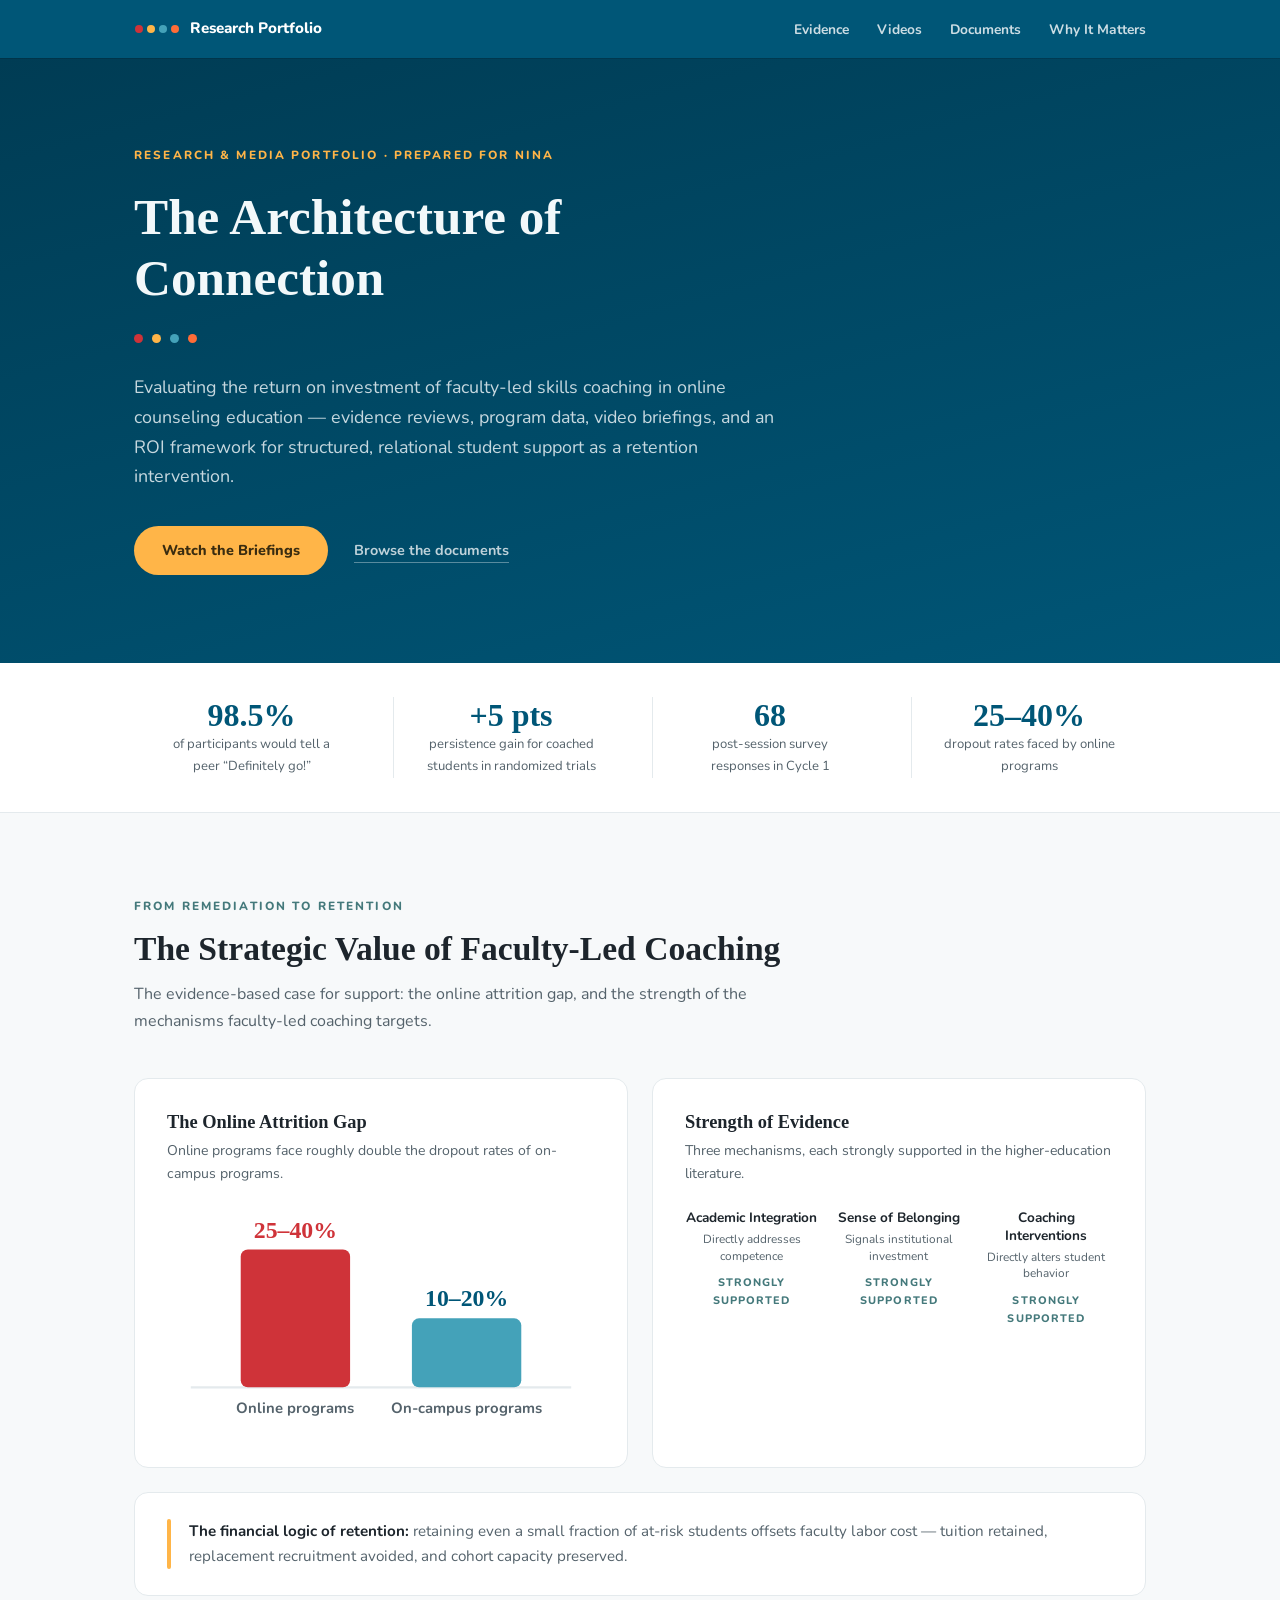
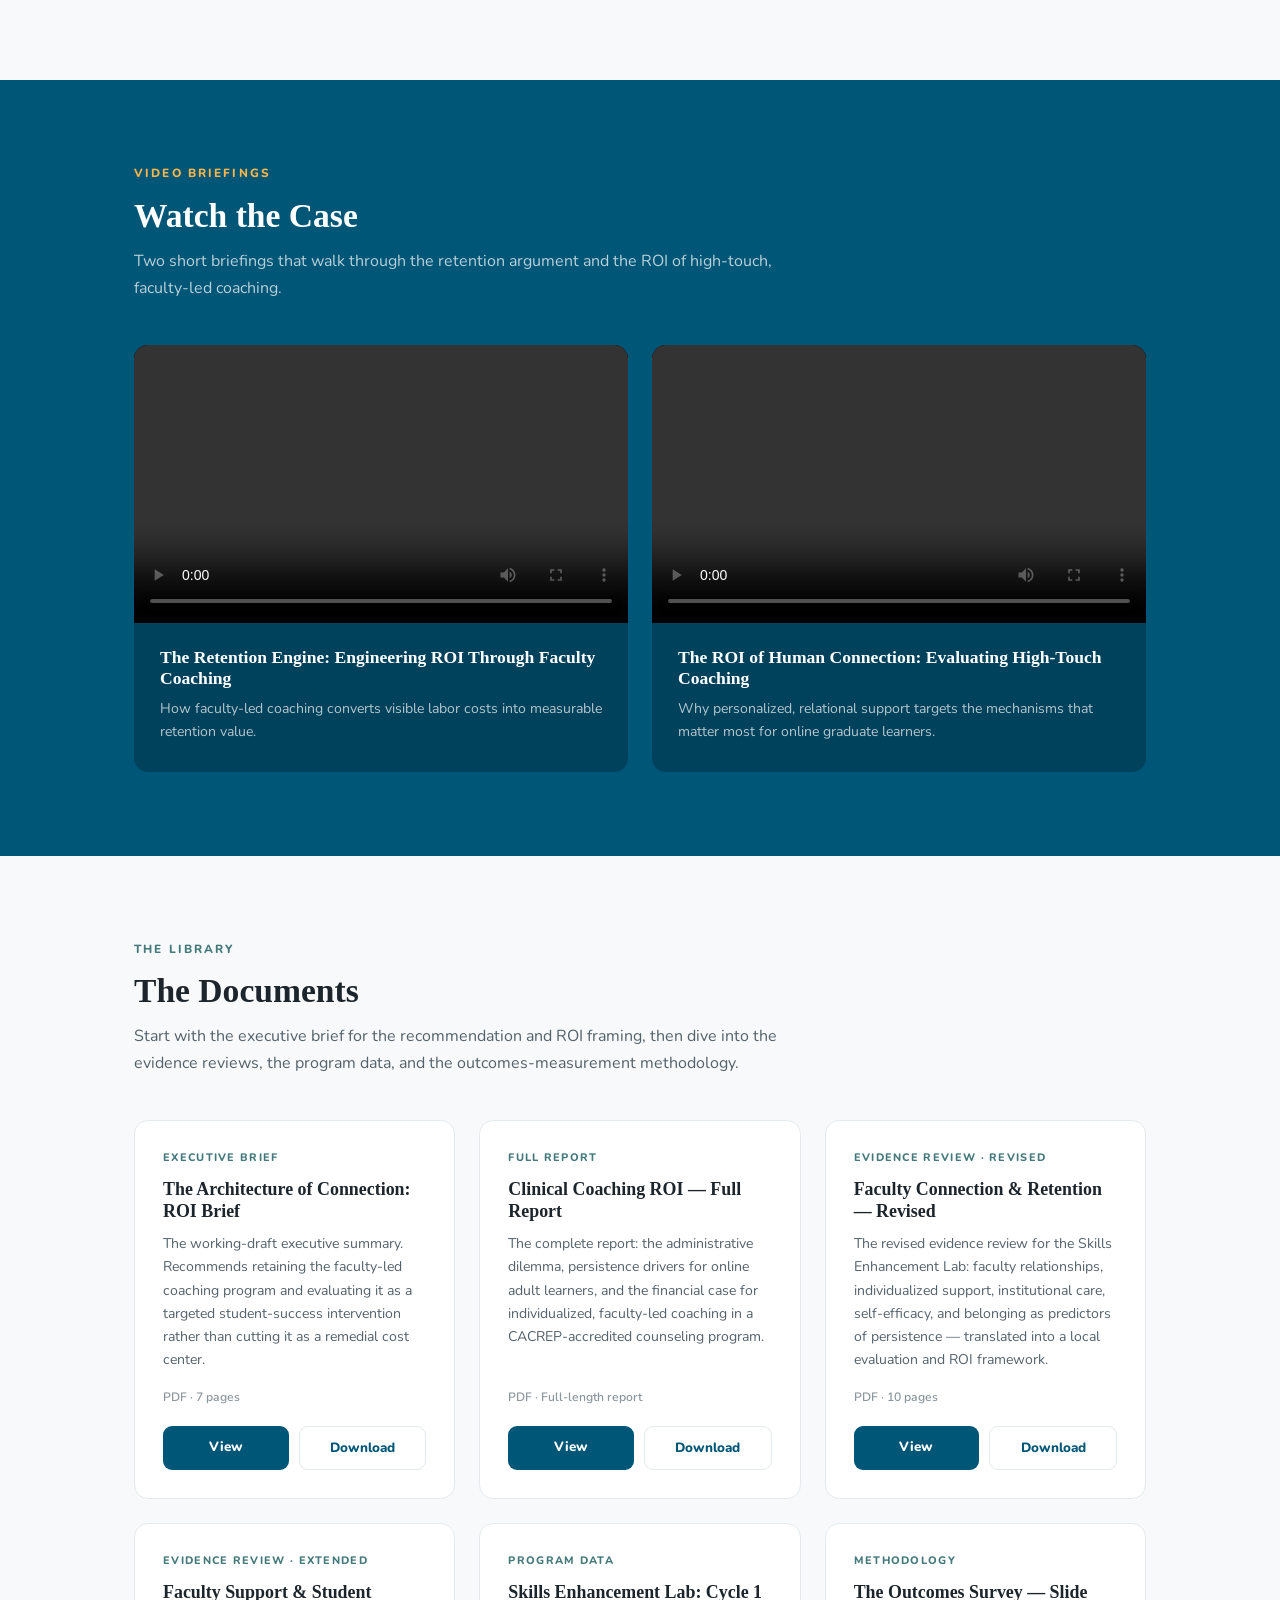
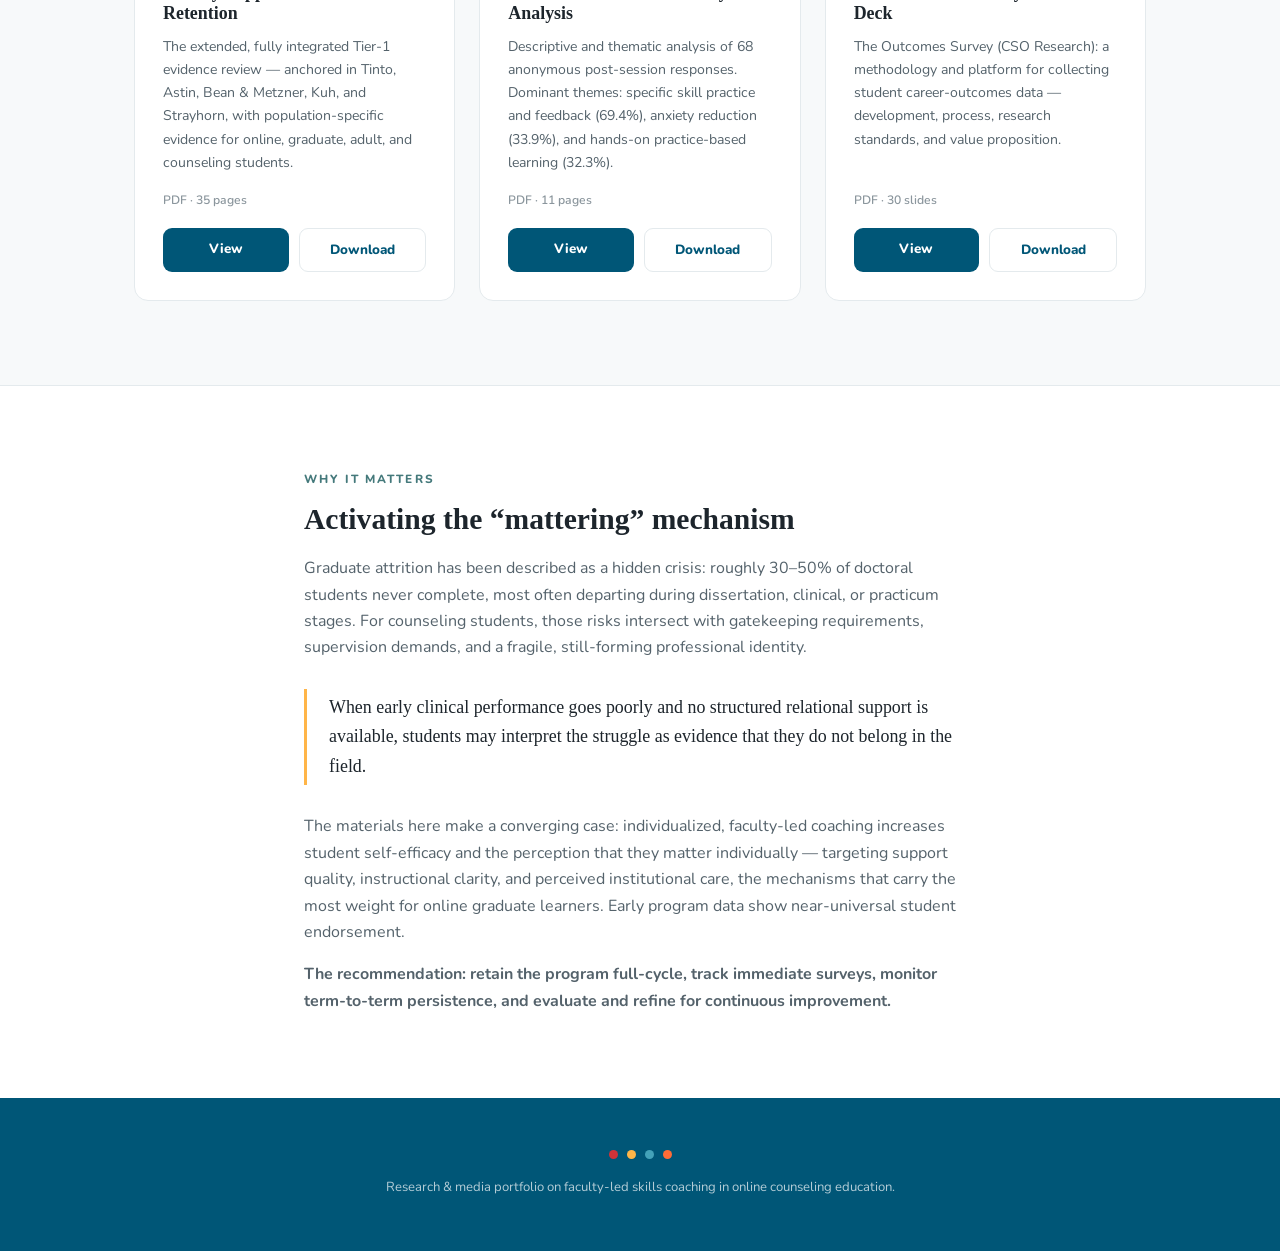
==== commit 6ee80fe8: "Remove brand tagline and Create Your Why mentions https://claude.ai/code/session_01QZwQzfPPrN9pTWqua" ====
--- a/nina-research-site/index.html
+++ b/nina-research-site/index.html
@@ -9,7 +9,7 @@
 <link rel="preconnect" href="https://fonts.gstatic.com" crossorigin>
 <link href="https://fonts.googleapis.com/css2?family=Nunito:wght@400;600;700;800&display=swap" rel="stylesheet">
 <style>
-  /* ── Create Your Why brand palette ── */
+  /* ── Brand palette ── */
   :root {
     --navy:   #005677;
     --navy-deep: #00425c;
@@ -185,7 +185,6 @@
   footer { background: var(--navy); color: rgba(255,255,255,.7); padding: 52px 0; text-align: center; }
   footer .dots { display: flex; justify-content: center; gap: 9px; margin-bottom: 18px; }
   footer .dots i { width: 9px; height: 9px; border-radius: 50%; display: block; }
-  footer .tagline { font-family: var(--serif); font-size: 1.15rem; color: #fff; margin-bottom: 8px; }
   footer p { font-size: .82rem; }
 
   .dot-red i, i.dot-red { background: var(--red); }
@@ -459,7 +458,6 @@
     <div class="dots">
       <i class="dot-red"></i><i class="dot-gold"></i><i class="dot-blue"></i><i class="dot-orange"></i>
     </div>
-    <p class="tagline">Know your story. Know yourself.</p>
     <p>Research &amp; media portfolio on faculty-led skills coaching in online counseling education.</p>
   </div>
 </footer>
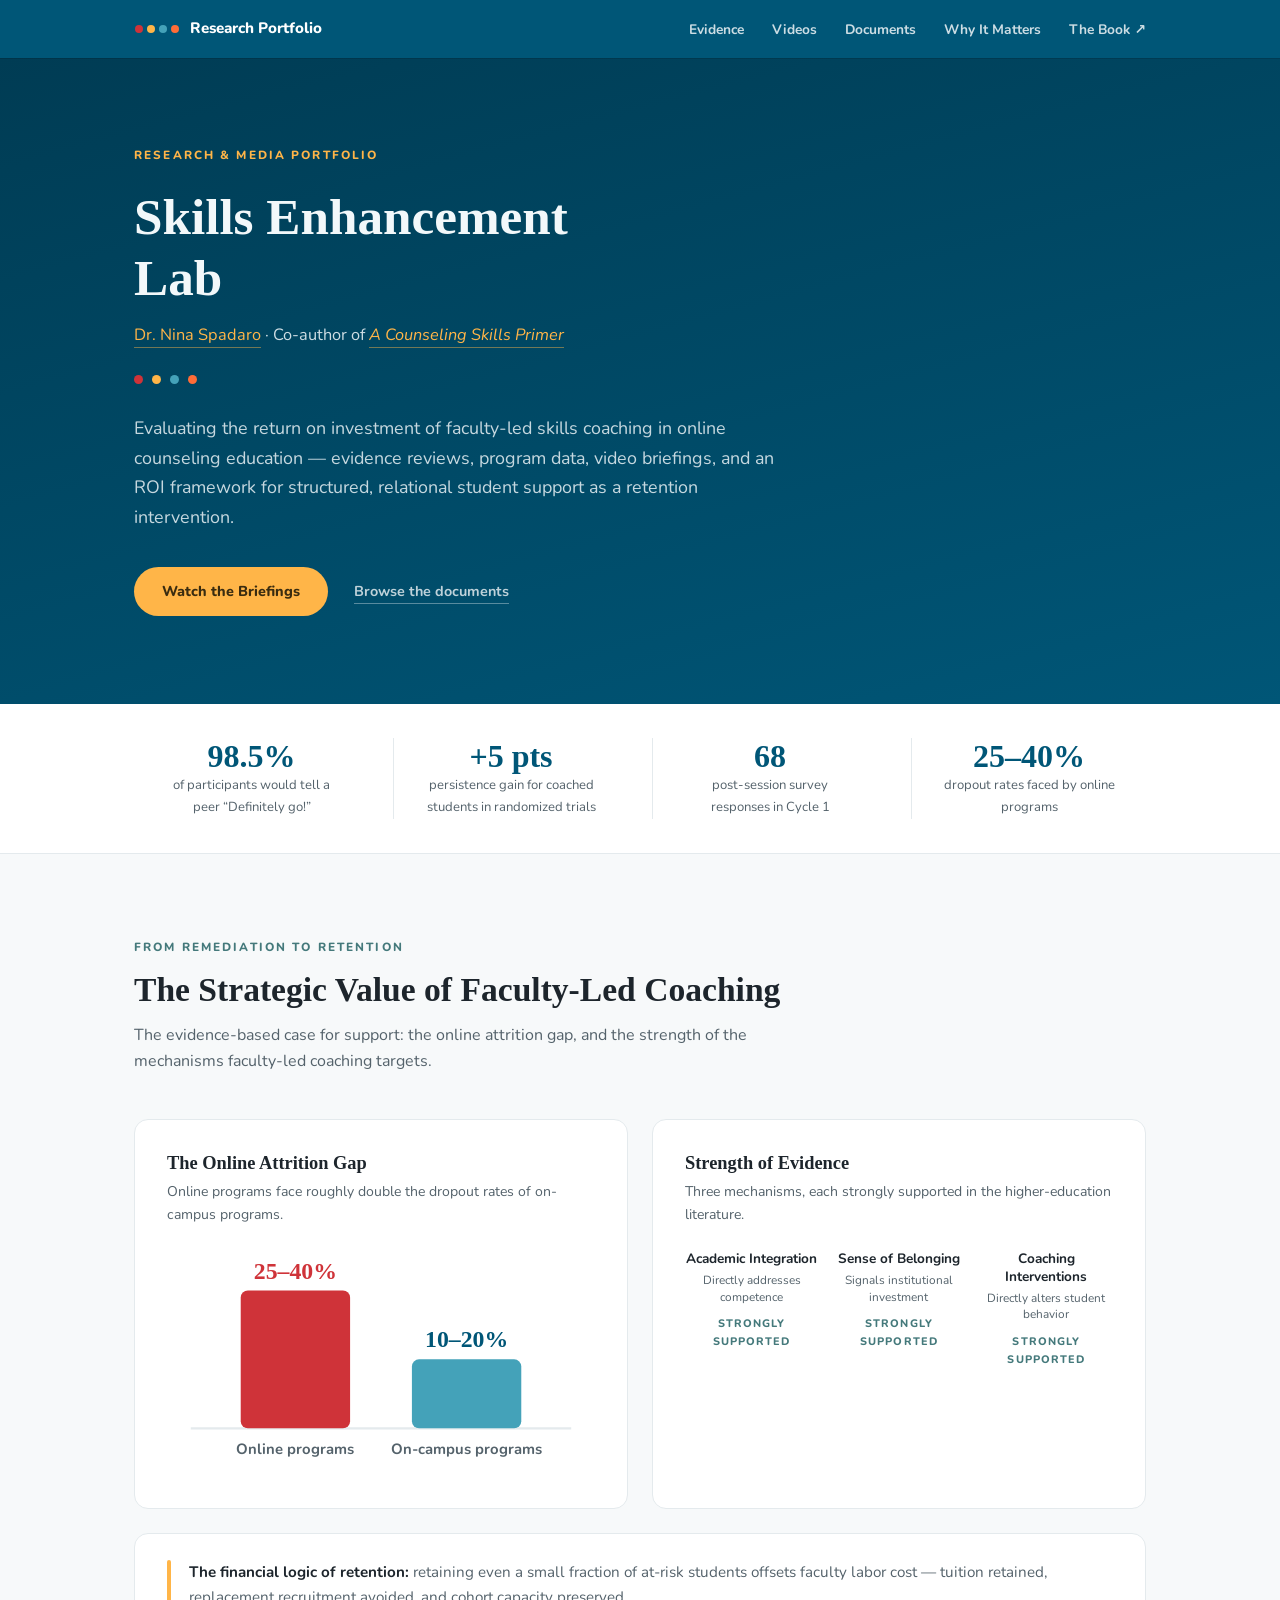
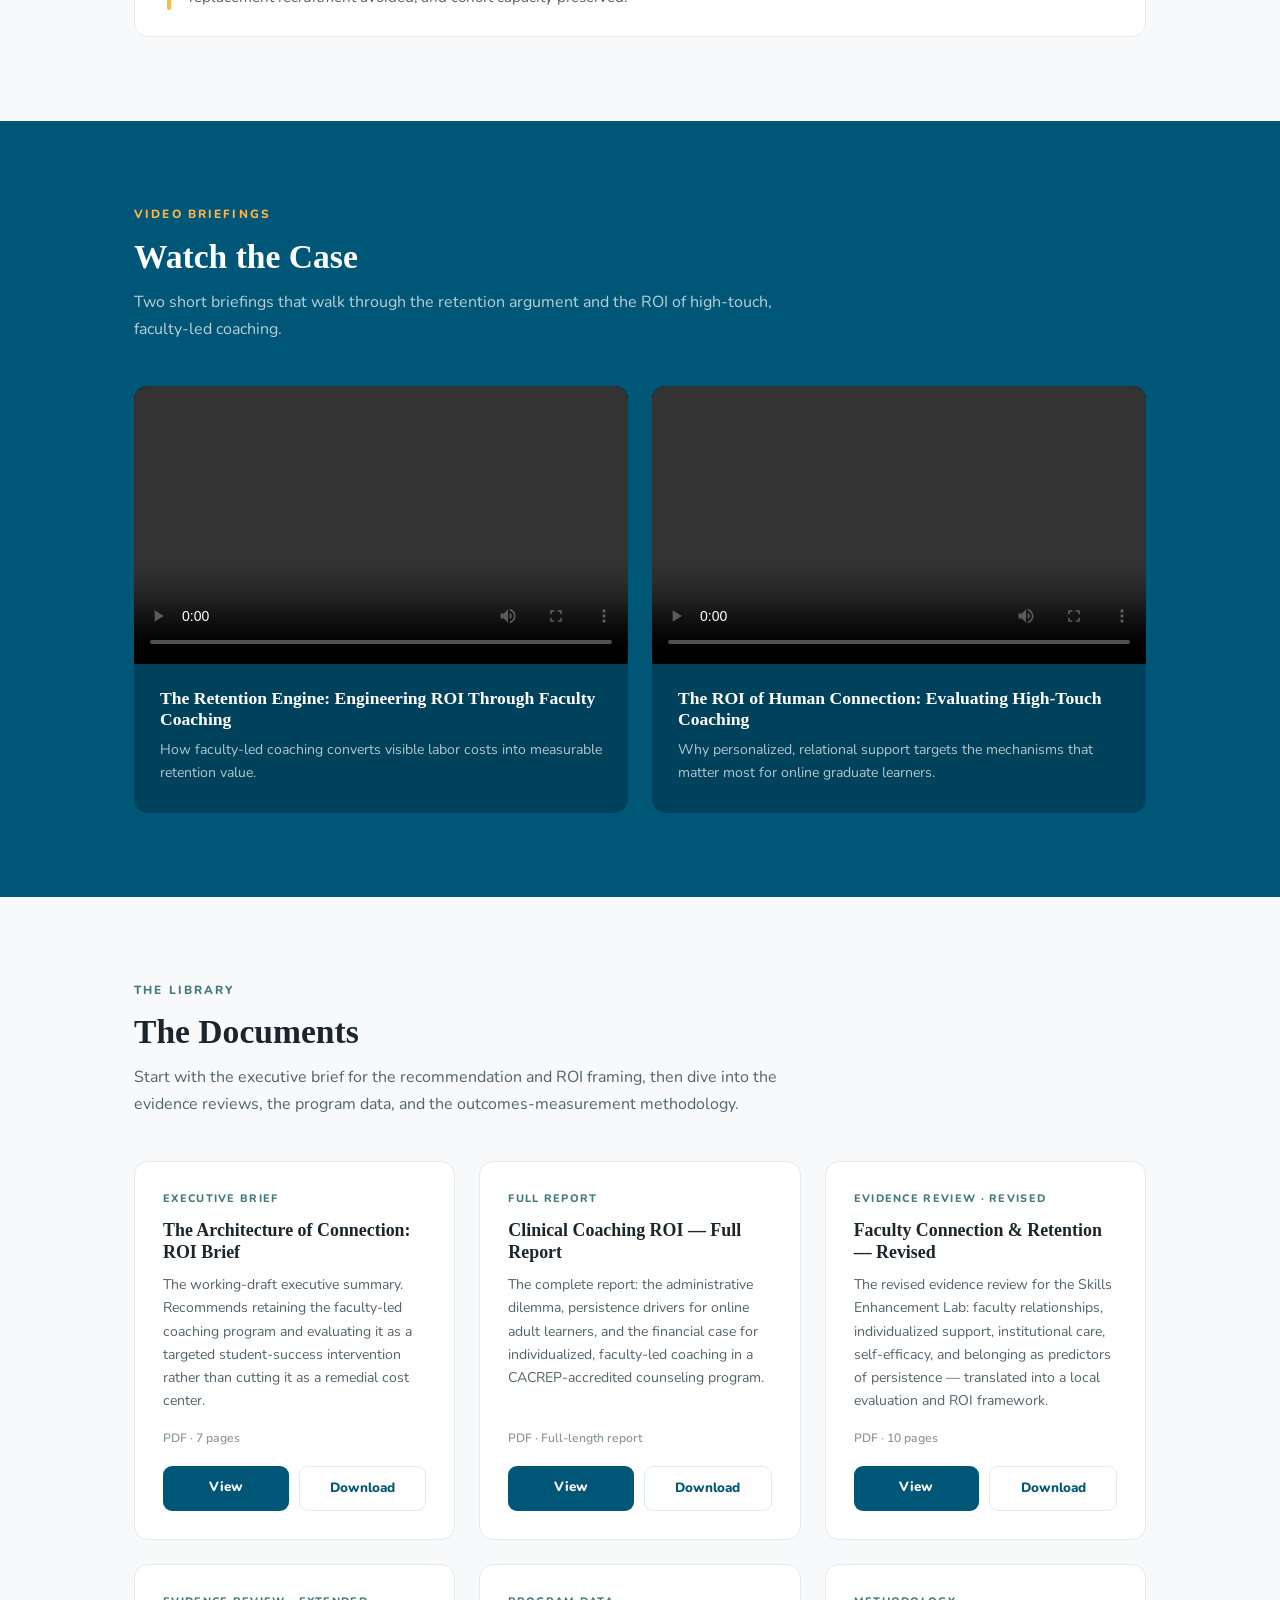
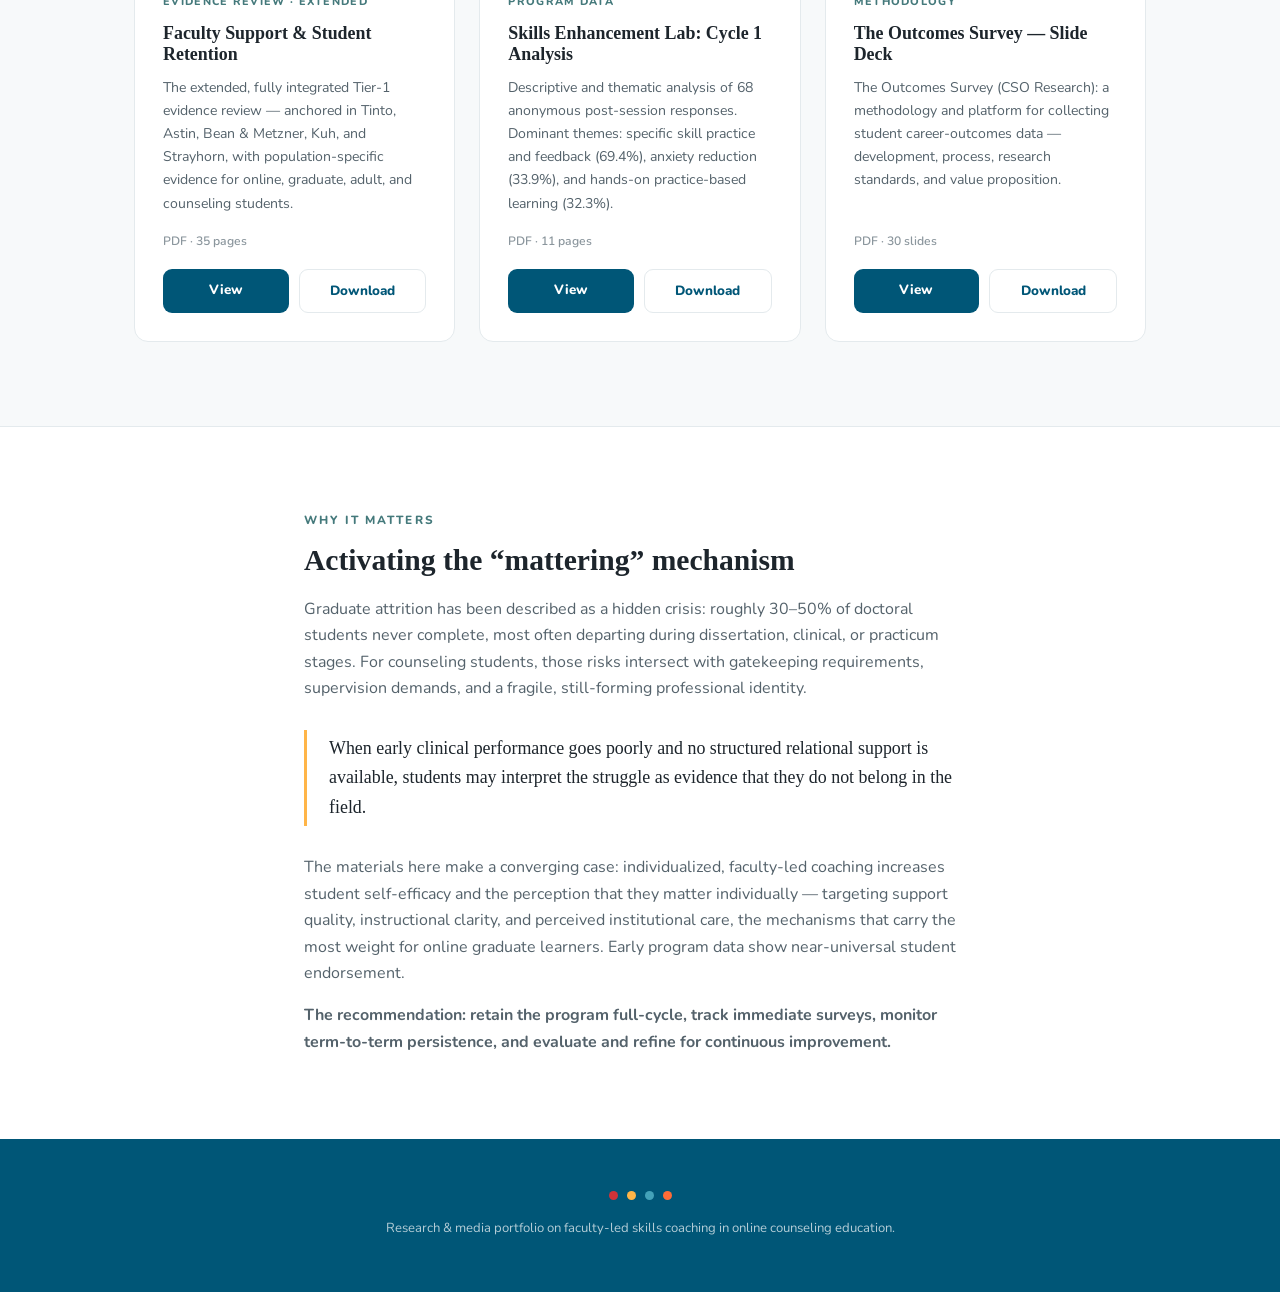
==== commit a63d59fa: "Retitle hero to Skills Enhancement Lab; add Dr. Spadaro byline and book links https://claude.ai/code" ====
--- a/nina-research-site/index.html
+++ b/nina-research-site/index.html
@@ -3,8 +3,8 @@
 <head>
 <meta charset="UTF-8">
 <meta name="viewport" content="width=device-width, initial-scale=1.0">
-<title>The Architecture of Connection — Research &amp; Media Portfolio</title>
-<meta name="description" content="Research portfolio on faculty-led skills coaching in online counseling education: ROI analysis, retention evidence reviews, program data, and video briefings.">
+<title>Skills Enhancement Lab — Research &amp; Media Portfolio</title>
+<meta name="description" content="The Skills Enhancement Lab: research and media portfolio on faculty-led counseling skills coaching in online counseling education — ROI analysis, retention evidence reviews, program data, and video briefings.">
 <link rel="preconnect" href="https://fonts.googleapis.com">
 <link rel="preconnect" href="https://fonts.gstatic.com" crossorigin>
 <link href="https://fonts.googleapis.com/css2?family=Nunito:wght@400;600;700;800&display=swap" rel="stylesheet">
@@ -63,7 +63,10 @@
     font-size: .74rem; letter-spacing: .18em; text-transform: uppercase;
     font-weight: 800; color: var(--gold); margin-bottom: 20px; display: block;
   }
-  .hero h1 { font-size: clamp(2.1rem, 5vw, 3.2rem); max-width: 18ch; margin-bottom: 20px; }
+  .hero h1 { font-size: clamp(2.1rem, 5vw, 3.2rem); max-width: 18ch; margin-bottom: 14px; }
+  .byline { font-size: 1.02rem; color: rgba(242,248,250,.85); }
+  .byline a { color: var(--gold); text-decoration: none; border-bottom: 1px solid rgba(255,181,72,.45); padding-bottom: 1px; }
+  .byline a:hover { border-bottom-color: var(--gold); }
   .hero p.lede { font-size: clamp(1rem, 2vw, 1.12rem); color: rgba(242,248,250,.82); max-width: 60ch; }
   .hero-dots { display: flex; gap: 9px; margin: 26px 0 30px; }
   .hero-dots i { width: 9px; height: 9px; border-radius: 50%; display: block; }
@@ -218,14 +221,17 @@
       <li><a href="#videos">Videos</a></li>
       <li><a href="#documents">Documents</a></li>
       <li class="hide-sm"><a href="#why">Why It Matters</a></li>
+      <li><a href="https://www.amazon.com/Counseling-Skills-Primer-Marie-Spadaro/dp/B0CTKJW3WT" target="_blank" rel="noopener">The Book ↗</a></li>
     </ul>
   </div>
 </nav>
 
 <header class="hero" id="top">
   <div class="wrap">
-    <span class="eyebrow">Research &amp; Media Portfolio · Prepared for Nina</span>
-    <h1>The Architecture of Connection</h1>
+    <span class="eyebrow">Research &amp; Media Portfolio</span>
+    <h1>Skills Enhancement Lab</h1>
+    <p class="byline"><a href="mailto:nina.spadaro@mail.waldenu.edu">Dr. Nina Spadaro</a> · Co-author of
+      <a href="https://www.amazon.com/Counseling-Skills-Primer-Marie-Spadaro/dp/B0CTKJW3WT" target="_blank" rel="noopener"><em>A Counseling Skills Primer</em></a></p>
     <div class="hero-dots">
       <i class="dot-red"></i><i class="dot-gold"></i><i class="dot-blue"></i><i class="dot-orange"></i>
     </div>
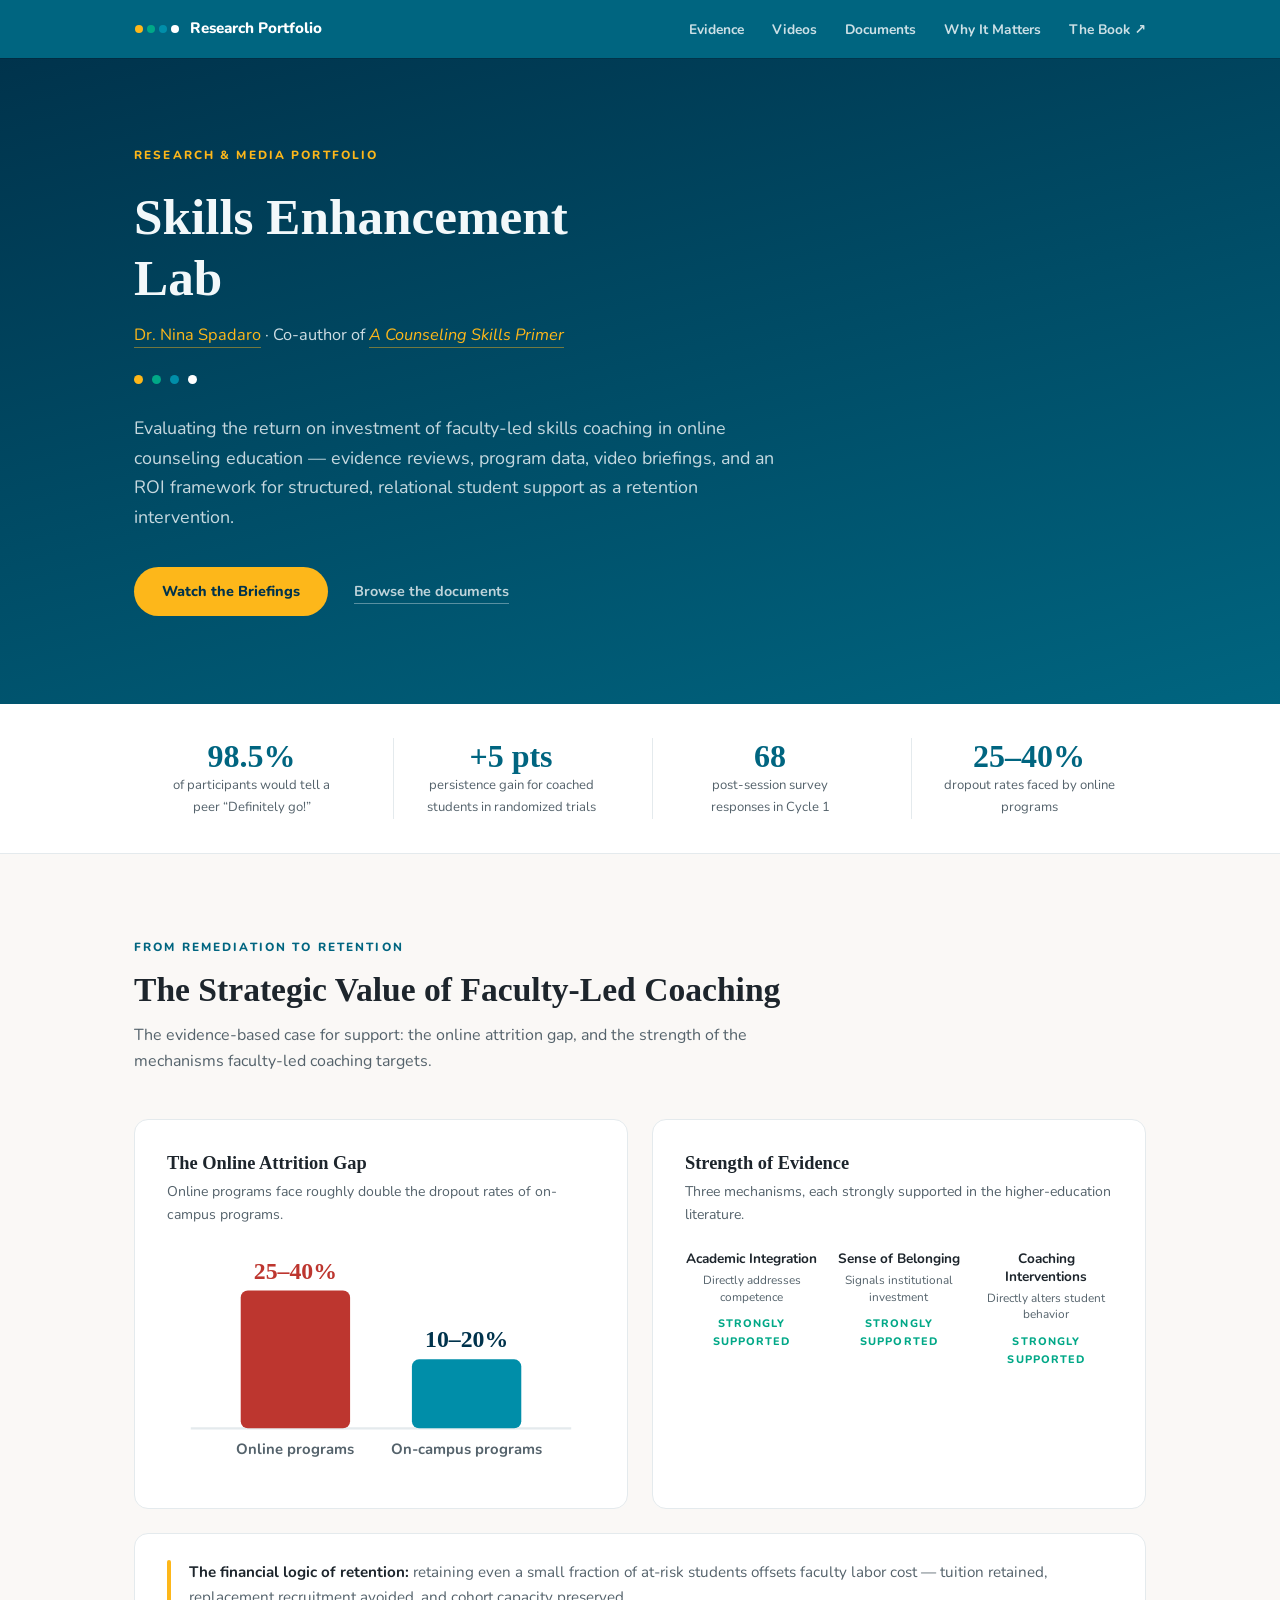
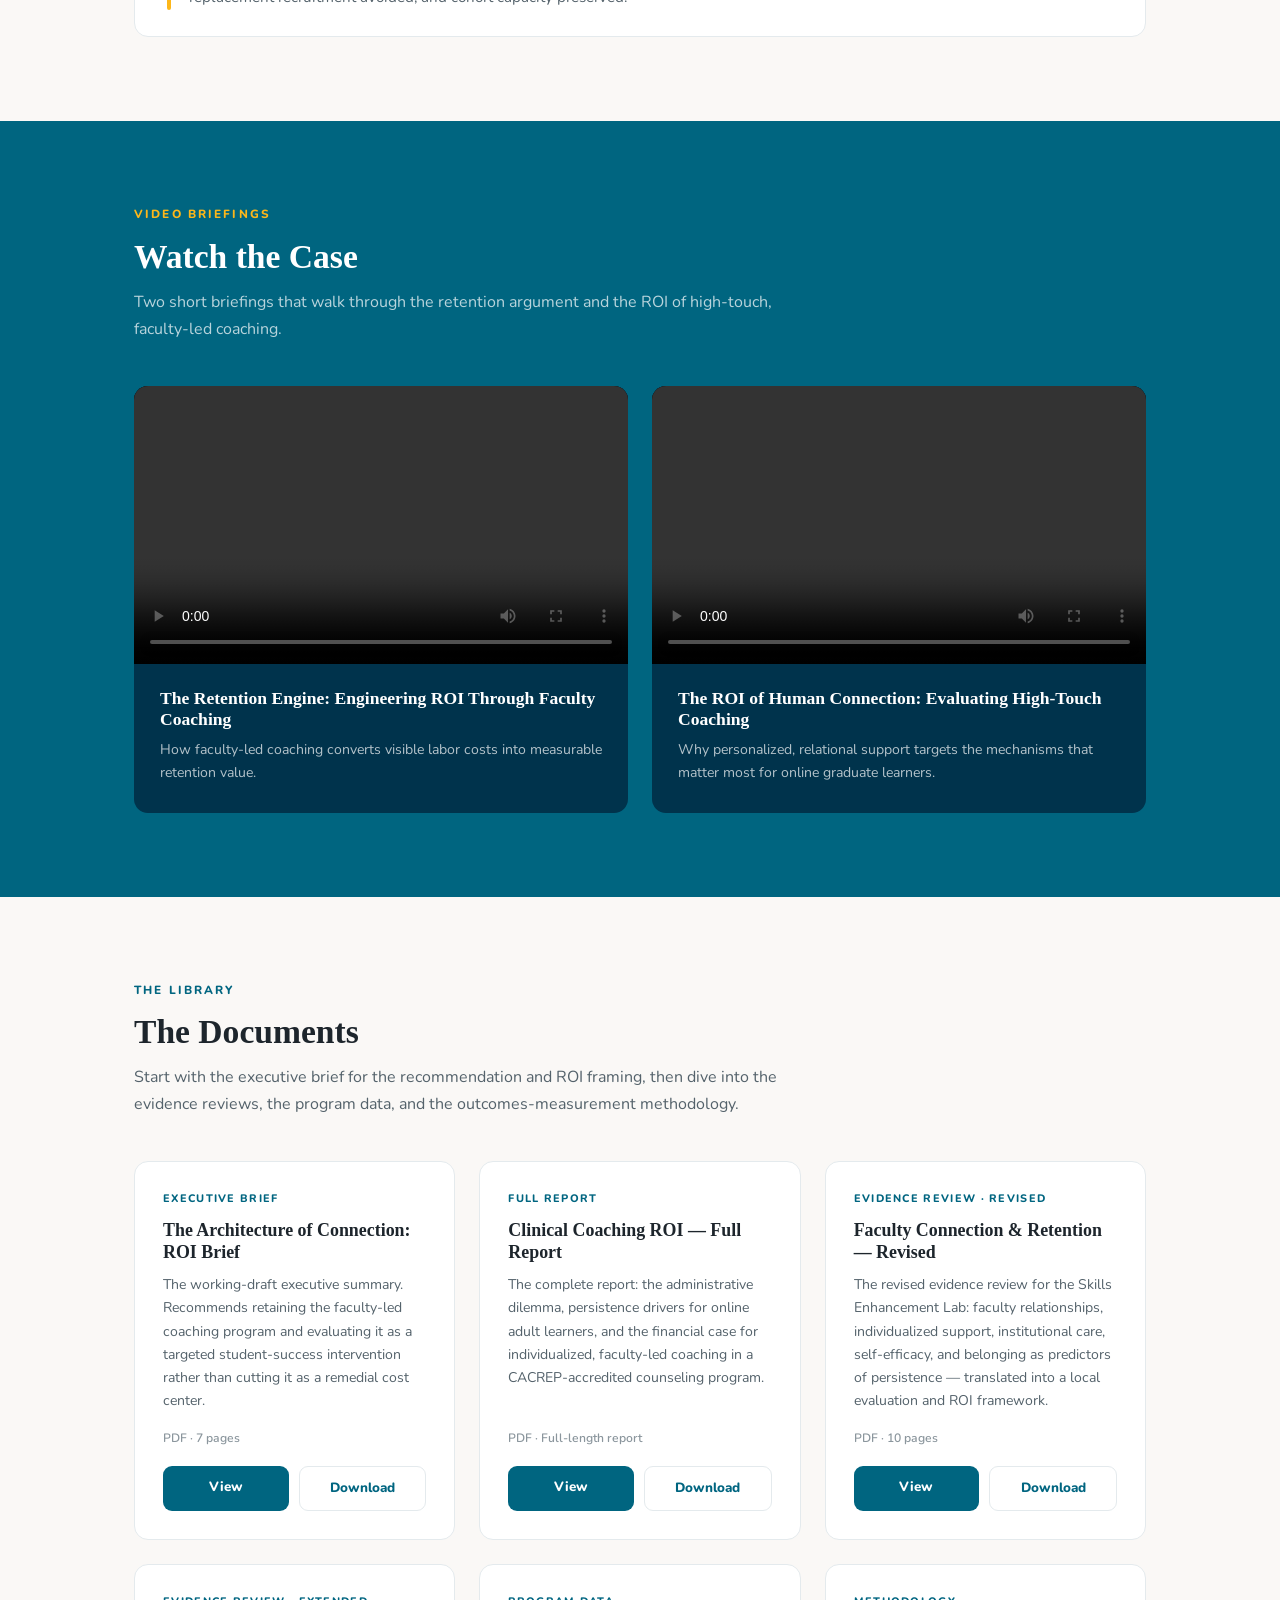
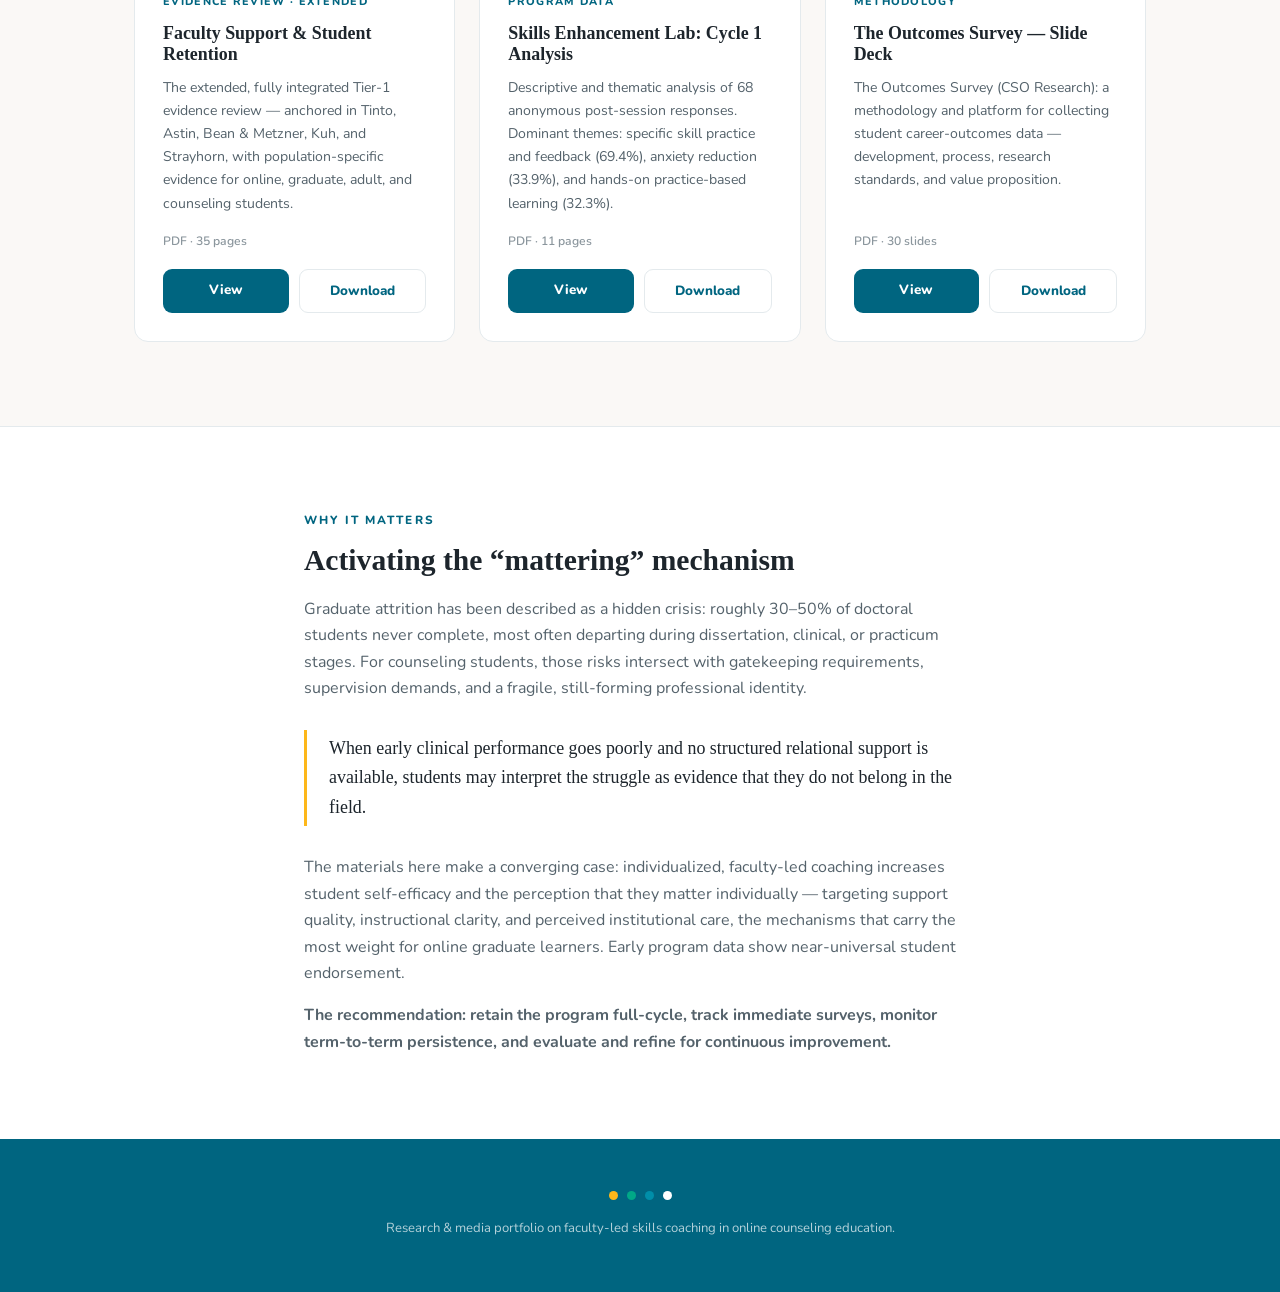
==== commit 3e9bfec1: "Restyle with Walden University brand colors https://claude.ai/code/session_01QZwQzfPPrN9pTWquaxw8ab" ====
--- a/nina-research-site/index.html
+++ b/nina-research-site/index.html
@@ -9,17 +9,17 @@
 <link rel="preconnect" href="https://fonts.gstatic.com" crossorigin>
 <link href="https://fonts.googleapis.com/css2?family=Nunito:wght@400;600;700;800&display=swap" rel="stylesheet">
 <style>
-  /* ── Brand palette ── */
+  /* ── Walden University brand palette ── */
   :root {
-    --navy:   #005677;
-    --navy-deep: #00425c;
-    --blue:   #44A2B9;
-    --red:    #CF3339;
-    --orange: #FF6C37;
-    --gold:   #FFB548;
-    --teal:   #44797B;
+    --navy:   #006580;
+    --navy-deep: #00334c;
+    --blue:   #008ea9;
+    --red:    #bd362f;
+    --green:  #00a887;
+    --gold:   #fdb71a;
+    --teal:   #00a887;
     --ink:    #1D252C;
-    --paper:  #f7f9fa;
+    --paper:  #faf8f6;
     --card:   #ffffff;
     --soft:   #54626b;
     --faint:  #8b969d;
@@ -55,7 +55,7 @@
 
   /* ── Hero ── */
   header.hero {
-    background: linear-gradient(165deg, #003c54 0%, var(--navy) 100%);
+    background: linear-gradient(165deg, #00334c 0%, var(--navy) 100%);
     color: #f2f8fa;
     padding: 88px 0;
   }
@@ -65,7 +65,7 @@
   }
   .hero h1 { font-size: clamp(2.1rem, 5vw, 3.2rem); max-width: 18ch; margin-bottom: 14px; }
   .byline { font-size: 1.02rem; color: rgba(242,248,250,.85); }
-  .byline a { color: var(--gold); text-decoration: none; border-bottom: 1px solid rgba(255,181,72,.45); padding-bottom: 1px; }
+  .byline a { color: var(--gold); text-decoration: none; border-bottom: 1px solid rgba(253,183,26,.45); padding-bottom: 1px; }
   .byline a:hover { border-bottom-color: var(--gold); }
   .hero p.lede { font-size: clamp(1rem, 2vw, 1.12rem); color: rgba(242,248,250,.82); max-width: 60ch; }
   .hero-dots { display: flex; gap: 9px; margin: 26px 0 30px; }
@@ -75,7 +75,7 @@
     padding: 13px 28px; border-radius: 999px; transition: transform .15s ease, box-shadow .15s ease;
   }
   .btn:hover { transform: translateY(-1px); }
-  .btn-gold { background: var(--gold); color: #3a2c10; }
+  .btn-gold { background: var(--gold); color: #00334c; }
   .quiet-link { margin-left: 22px; color: rgba(255,255,255,.75); font-weight: 700; font-size: .9rem; text-decoration: none; border-bottom: 1px solid rgba(255,255,255,.35); padding-bottom: 2px; }
   .quiet-link:hover { color: #fff; }
 
@@ -97,7 +97,7 @@
   section { padding: 84px 0; }
   .kicker {
     display: block; font-size: .74rem; font-weight: 800; letter-spacing: .18em;
-    text-transform: uppercase; color: var(--teal); margin-bottom: 12px;
+    text-transform: uppercase; color: var(--navy); margin-bottom: 12px;
   }
   .section-head { margin-bottom: 44px; max-width: 680px; }
   .section-head h2 { font-size: clamp(1.55rem, 3.4vw, 2.1rem); margin-bottom: 12px; color: var(--ink); }
@@ -117,7 +117,7 @@
   .pillars { display: grid; grid-template-columns: repeat(3, 1fr); gap: 14px; }
   .pillar { text-align: center; }
   .pillar .dot { width: 10px; height: 10px; border-radius: 50%; background: var(--blue); margin: 0 auto 12px; }
-  .pillar:nth-child(2) .dot { background: var(--orange); }
+  .pillar:nth-child(2) .dot { background: var(--gold); }
   .pillar:nth-child(3) .dot { background: var(--teal); }
   .pillar b { display: block; font-size: .85rem; line-height: 1.3; margin-bottom: 4px; }
   .pillar small { display: block; font-size: .74rem; color: var(--soft); line-height: 1.4; }
@@ -157,7 +157,7 @@
   .card:hover { box-shadow: 0 10px 28px rgba(0,60,80,.09); }
   .tag {
     font-size: .68rem; font-weight: 800; letter-spacing: .12em; text-transform: uppercase;
-    color: var(--teal); margin-bottom: 12px;
+    color: var(--navy); margin-bottom: 12px;
   }
   .card h3 { font-size: 1.12rem; margin-bottom: 10px; }
   .card p.desc { font-size: .88rem; color: var(--soft); flex-grow: 1; }
@@ -190,10 +190,10 @@
   footer .dots i { width: 9px; height: 9px; border-radius: 50%; display: block; }
   footer p { font-size: .82rem; }
 
-  .dot-red i, i.dot-red { background: var(--red); }
-  .dot-gold i, i.dot-gold { background: var(--gold); }
-  .dot-blue i, i.dot-blue { background: var(--blue); }
-  .dot-orange i, i.dot-orange { background: var(--orange); }
+  i.dot-1 { background: var(--gold); }
+  i.dot-2 { background: var(--green); }
+  i.dot-3 { background: var(--blue); }
+  i.dot-4 { background: #ffffff; }
 
   @media (max-width: 640px) {
     header.hero { padding: 64px 0; }
@@ -209,10 +209,10 @@
   <div class="wrap">
     <a class="brand" href="#top">
       <svg width="46" height="10" viewBox="0 0 46 10" aria-hidden="true">
-        <circle cx="5"  cy="5" r="4" fill="#CF3339"/>
-        <circle cx="17" cy="5" r="4" fill="#FFB548"/>
-        <circle cx="29" cy="5" r="4" fill="#44A2B9"/>
-        <circle cx="41" cy="5" r="4" fill="#FF6C37"/>
+        <circle cx="5"  cy="5" r="4" fill="#fdb71a"/>
+        <circle cx="17" cy="5" r="4" fill="#00a887"/>
+        <circle cx="29" cy="5" r="4" fill="#008ea9"/>
+        <circle cx="41" cy="5" r="4" fill="#ffffff"/>
       </svg>
       Research Portfolio
     </a>
@@ -233,7 +233,7 @@
     <p class="byline"><a href="mailto:nina.spadaro@mail.waldenu.edu">Dr. Nina Spadaro</a> · Co-author of
       <a href="https://www.amazon.com/Counseling-Skills-Primer-Marie-Spadaro/dp/B0CTKJW3WT" target="_blank" rel="noopener"><em>A Counseling Skills Primer</em></a></p>
     <div class="hero-dots">
-      <i class="dot-red"></i><i class="dot-gold"></i><i class="dot-blue"></i><i class="dot-orange"></i>
+      <i class="dot-1"></i><i class="dot-2"></i><i class="dot-3"></i><i class="dot-4"></i>
     </div>
     <p class="lede">Evaluating the return on investment of faculty-led skills coaching in online
     counseling education — evidence reviews, program data, video briefings, and an ROI framework
@@ -269,10 +269,10 @@
         <p class="sub">Online programs face roughly double the dropout rates of on-campus programs.</p>
         <svg class="chart-svg" viewBox="0 0 360 190" role="img" aria-label="Bar chart: online programs face 25 to 40 percent dropout rates versus 10 to 20 percent for on-campus programs">
           <line x1="20" y1="150" x2="340" y2="150" stroke="#e4eaed" stroke-width="2"/>
-          <rect x="62"  y="34"  width="92" height="116" rx="6" fill="#CF3339"/>
-          <rect x="206" y="92"  width="92" height="58"  rx="6" fill="#44A2B9"/>
-          <text x="108" y="24"  text-anchor="middle" font-family="Georgia, serif" font-size="20" font-weight="bold" fill="#CF3339">25–40%</text>
-          <text x="252" y="82"  text-anchor="middle" font-family="Georgia, serif" font-size="20" font-weight="bold" fill="#005677">10–20%</text>
+          <rect x="62"  y="34"  width="92" height="116" rx="6" fill="#bd362f"/>
+          <rect x="206" y="92"  width="92" height="58"  rx="6" fill="#008ea9"/>
+          <text x="108" y="24"  text-anchor="middle" font-family="Georgia, serif" font-size="20" font-weight="bold" fill="#bd362f">25–40%</text>
+          <text x="252" y="82"  text-anchor="middle" font-family="Georgia, serif" font-size="20" font-weight="bold" fill="#00334c">10–20%</text>
           <text x="108" y="172" text-anchor="middle" font-family="Nunito, sans-serif" font-size="12.5" font-weight="700" fill="#54626b">Online programs</text>
           <text x="252" y="172" text-anchor="middle" font-family="Nunito, sans-serif" font-size="12.5" font-weight="700" fill="#54626b">On-campus programs</text>
         </svg>
@@ -462,7 +462,7 @@
 <footer>
   <div class="wrap">
     <div class="dots">
-      <i class="dot-red"></i><i class="dot-gold"></i><i class="dot-blue"></i><i class="dot-orange"></i>
+      <i class="dot-1"></i><i class="dot-2"></i><i class="dot-3"></i><i class="dot-4"></i>
     </div>
     <p>Research &amp; media portfolio on faculty-led skills coaching in online counseling education.</p>
   </div>
